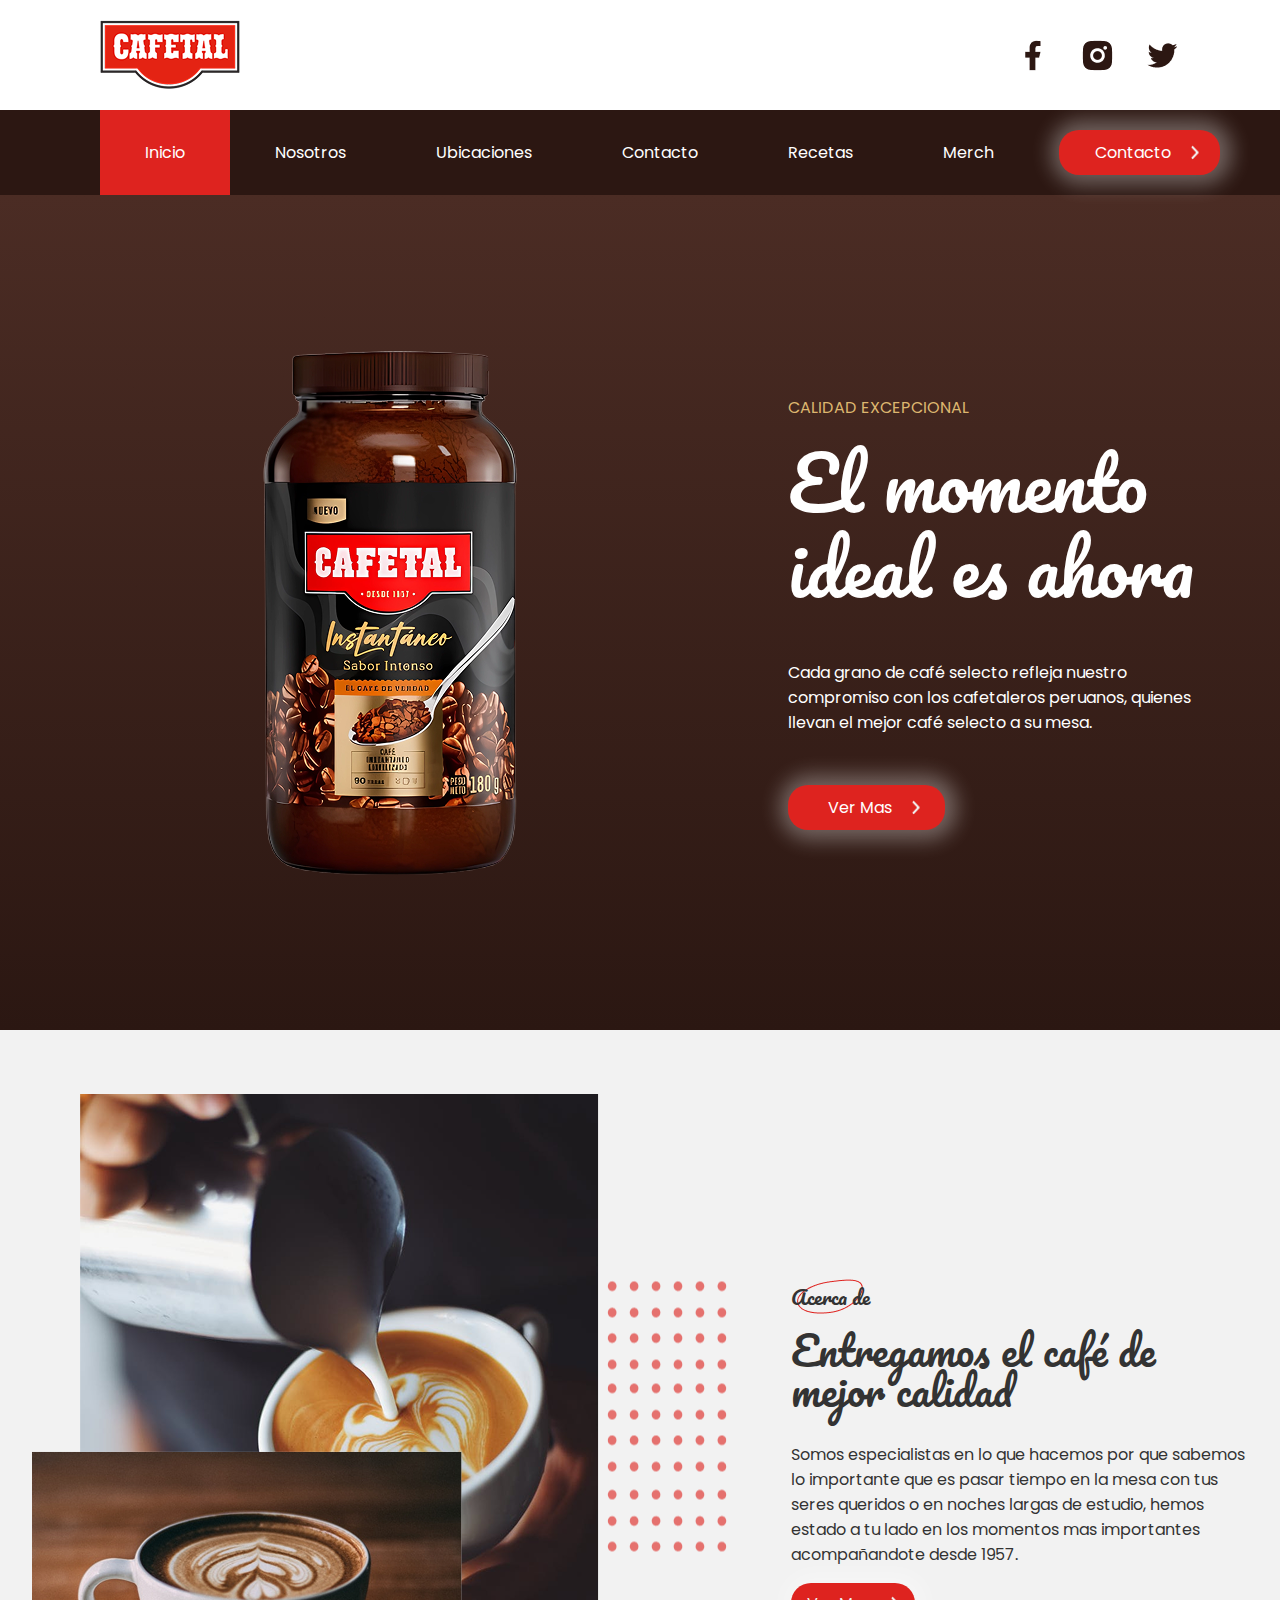
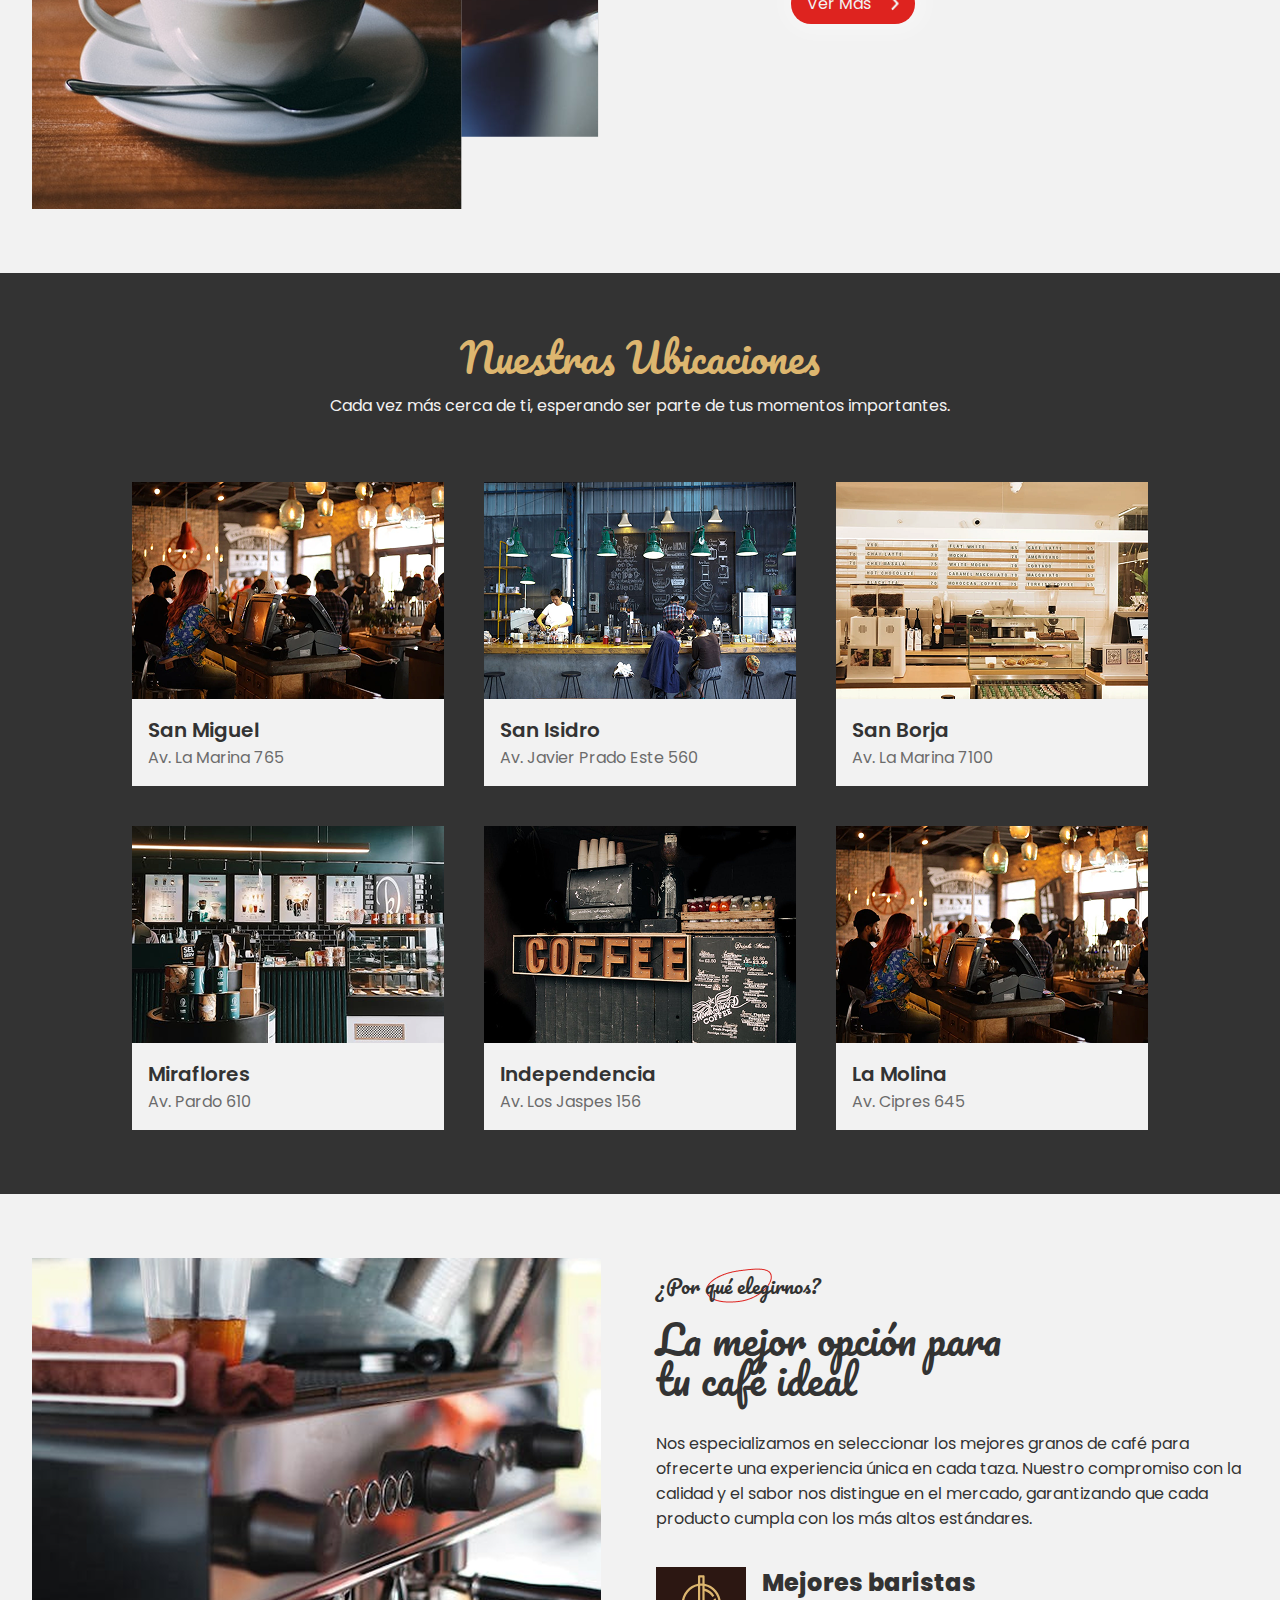
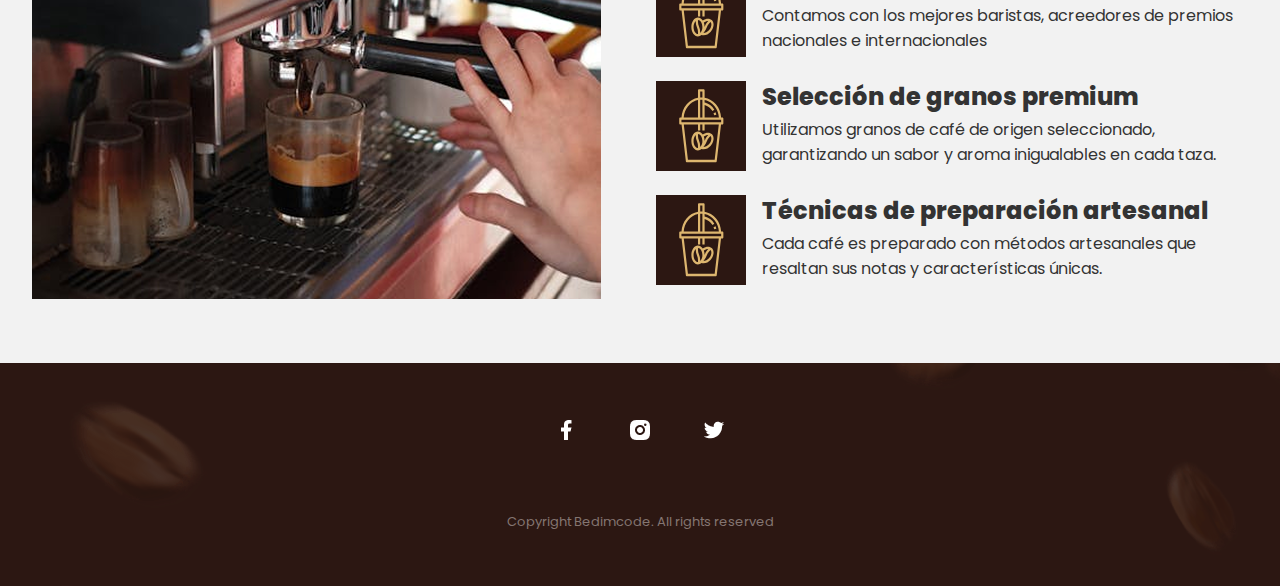
==== paginas/index.html @ ec2a647c "WhyUs Section added" ====
<!DOCTYPE html>
<html lang="es-pe">

<head>
    <meta charset="UTF-8">
    <meta name="viewport" content="width=device-width, initial-scale=1.0">
    <title>Cafetal</title>
    <link rel="stylesheet" href="/css/inicio.css">
    <script src="/js/header.js"></script>

</head>

<body>

    <header>
        <nav>
            <div class="container-1">
                <img src="../img/contacto/logo.png" alt="">
                <div class="redes">
                    <img src="../img/contacto/faceboook.png" alt="">
                    <img src="../img/contacto/ig.png" alt="">
                    <img src="../img/contacto/twitter.png" alt="">
                </div>
            </div>

            <div class="container-2">
                <div>
                    <ul class="menu-horizontal">
                        <li><a class="activo" href="index.html">Inicio</a></li>
                        <li><a class="desactivado" href="nosotros.html">Nosotros</a></li>
                        <li><a class="desactivado" href="locales.html">Ubicaciones</a></li>
                        <li><a class="desactivado" href="contacto.html">Contacto</a></li>
                        <li><a class="desactivado" href="recetas.html">Recetas</a></li>
                        <li><a class="desactivado" href="merch.html">Merch</a></li>
                    </ul>
                </div>
                <div class="menu-hamburguesa">
                    <img src="..//img/contacto/logo.png" alt="">
                    <img src="../img/contacto/menu.png" alt="Menú" class="abrir-menu">
                </div>
                <div>
                    <button class="boton-contacto">
                        Contacto
                        <img class="flecha" src="../img/contacto/Flecha.png" alt="">
                    </button>
                </div>
            </div>
            <div id="overlay"></div>
        </nav>


    </header>

    <div class="container-portada">
        <div class="section1">
            <img src="/img/inicio/hero.png" alt="">
        </div>

        <div class="section2">
            <p class="text_1">CALIDAD EXCEPCIONAL</p>
            <p class="text_2">El momento <br> ideal es ahora</p>
            <p class="text_3">Cada grano de café selecto refleja nuestro compromiso con los cafetaleros peruanos,
                quienes llevan el mejor café selecto a su mesa.</p>
            <button class="boton-ver-mas">
                Ver Mas
                <img class="flecha" src="../img/contacto/Flecha.png" alt="">
            </button>
        </div>
    </div>

    <section id="AboutUs">
        <div class="container">
            <div class="media">
                <img src="/img/inicio/about-us-1.png" alt="Imagen Acerca de-1">
                <img src="/img/inicio/about-us-2.png" alt="Imagen Acerca de-2">
                <img src="/img/inicio/about-us-dots.png" alt="Imagen Acerca de Puntos">
            </div>

            <div class="content">
                <p class="subheading">Acerca de</p>
                <h2>Entregamos el café de <br> mejor calidad</h2>
                <p>Somos especialistas en lo que hacemos por que sabemos lo importante que es pasar tiempo en la mesa con tus seres queridos o en noches largas de estudio, hemos estado a tu lado en los momentos mas importantes acompañandote desde 1957.</p>
                <a href="nosotros.html" class="btn">
                    Ver Mas
                    <img class="flecha" src="../img/contacto/Flecha.png" alt="">
                </a>
            </div>
        </div>
    </section>
    
    <section id="Locations">
        <div class="container">
            <div class="heading">
                <h2>Nuestras Ubicaciones</h2>
                <p>Cada vez más cerca de ti, esperando ser parte de tus momentos importantes.</p>
            </div>

            <div class="card-wrapper">
                <div class="location-card">
                    <img src="/img/inicio/location-1.png" alt="">
                    <div class="card-info">
                        <p class="card-title">San Miguel</p>
                        <p class="card-address">Av. La Marina 765</p>
                    </div>
                </div>
                <div class="location-card">
                    <img src="/img/inicio/location-2.png" alt="">
                    <div class="card-info">
                        <p class="card-title">San Isidro</p>
                        <p class="card-address">Av. Javier Prado Este 560</p>
                    </div>
                </div>
                <div class="location-card">
                    <img src="/img/inicio/location-3.png" alt="">
                    <div class="card-info">
                        <p class="card-title">San Borja</p>
                        <p class="card-address">Av. La Marina 7100</p>
                    </div>
                </div>
                <div class="location-card">
                    <img src="/img/inicio/location-4.png" alt="">
                    <div class="card-info">
                        <p class="card-title">Miraflores</p>
                        <p class="card-address">Av. Pardo 610</p>
                    </div>
                </div>
                <div class="location-card">
                    <img src="/img/inicio/location-5.png" alt="">
                    <div class="card-info">
                        <p class="card-title">Independencia</p>
                        <p class="card-address">Av. Los Jaspes 156</p>
                    </div>
                </div>
                <div class="location-card">
                    <img src="/img/inicio/location-1.png" alt="">
                    <div class="card-info">
                        <p class="card-title">La Molina</p>
                        <p class="card-address">Av. Cipres 645</p>
                    </div>
                </div>
            </div>
        </div>
    </section>

    <section id="WhyUs">
        <div class="container">
            <div class="media">
                <img src="/img/inicio/why-us.png" alt="Imagen Por qué elegirnos">
            </div>

            <div class="content">
                <p class="subheading">¿Por qué elegirnos?</p>
                <h2>La mejor opción para <br> tu café ideal</h2>
                <p>Nos especializamos en seleccionar los mejores granos de café para ofrecerte una experiencia única en cada taza. Nuestro compromiso con la calidad y el sabor nos distingue en el mercado, garantizando que cada producto cumpla con los más altos estándares.</p>
                <ul class="features">
                    <li class="feature">
                        <div class="icon">
                            <svg width="45" height="74" viewBox="0 0 45 74" fill="inherit" xmlns="http://www.w3.org/2000/svg">
                                <path d="M43.2571 28.436H42.0978C41.8442 23.6451 40.0749 19.0878 37.0795 15.5096C34.084 11.9315 30.0396 9.54432 25.608 8.7386V1.35487C25.608 1.04259 25.4917 0.743107 25.2849 0.522294C25.078 0.301481 24.7974 0.177429 24.5049 0.177429H20.0926C19.8 0.177429 19.5195 0.301481 19.3126 0.522294C19.1057 0.743107 18.9895 1.04259 18.9895 1.35487V8.7386C14.5578 9.54432 10.5135 11.9315 7.51802 15.5096C4.52256 19.0878 2.75331 23.6451 2.4997 28.436H1.34038C1.04782 28.436 0.767253 28.5601 0.560387 28.7809C0.353521 29.0017 0.237305 29.3012 0.237305 29.6135V34.3232C0.237305 34.6355 0.353521 34.935 0.560387 35.1558C0.767253 35.3766 1.04782 35.5007 1.34038 35.5007H2.57251L6.86456 72.1473C6.89789 72.4321 7.02748 72.694 7.22897 72.8839C7.43046 73.0738 7.69 73.1787 7.95881 73.1788H36.6387C36.9075 73.1787 37.167 73.0738 37.3685 72.8839C37.57 72.694 37.6996 72.4321 37.7329 72.1473L42.025 35.5007H43.2571C43.5497 35.5007 43.8302 35.3766 44.0371 35.1558C44.244 34.935 44.3602 34.6355 44.3602 34.3232V29.6135C44.3602 29.3012 44.244 29.0017 44.0371 28.7809C43.8302 28.5601 43.5497 28.436 43.2571 28.436ZM39.8916 28.436H25.608V15.9351C28.8479 16.8287 31.6513 18.9975 33.4552 22.006L35.315 20.7367C34.22 18.9139 32.7991 17.3393 31.1334 16.1033C29.4678 14.8672 27.5901 13.9938 25.608 13.5331V11.1182C29.4495 11.9085 32.9365 14.0379 35.5217 17.1722C38.1069 20.3065 39.6439 24.2684 39.8916 28.436ZM23.4018 28.436H21.1957V10.8344C21.5619 10.8097 21.9259 10.7744 22.2987 10.7744C22.6716 10.7744 23.0356 10.8097 23.4018 10.8344V28.436ZM21.1957 2.53231H23.4018V8.47957C23.0345 8.45719 22.6716 8.41952 22.2987 8.41952C21.9259 8.41952 21.563 8.45719 21.1957 8.47957V2.53231ZM18.9895 11.1182V28.436H4.70585C4.95354 24.2684 6.4906 20.3065 9.0758 17.1722C11.661 14.0379 15.148 11.9085 18.9895 11.1182ZM35.6647 70.8239H8.93282L4.7963 35.5007H18.9895V41.3879H21.1957V35.5007H23.4018V41.3879H25.608V35.5007H39.8012L35.6647 70.8239ZM42.154 33.1458H2.44345V30.7909H42.154V33.1458Z"/>
                                <path d="M23.789 45.5172C23.2715 44.6483 22.5647 43.926 21.7289 43.412C20.8932 42.898 19.9533 42.6075 18.9895 42.5653C15.3395 42.5653 12.3711 46.7911 12.3711 51.9848C12.3711 57.1785 15.3395 61.4044 18.9895 61.4044C20.2885 61.3824 21.5374 60.8654 22.5105 59.9467C23.1906 60.2036 23.9071 60.3331 24.6284 60.3294C27.2342 60.2058 29.6926 59.0043 31.4829 56.9795C34.9234 53.3083 35.6228 48.0793 33.0427 45.3229C30.8542 42.988 27.042 43.1328 23.789 45.5172ZM14.5772 51.9848C14.54 50.8654 14.7164 49.7496 15.0957 48.7052C15.4749 47.6607 16.0491 46.7095 16.7834 45.9092V46.9972C16.7858 48.9109 17.203 50.7981 18.0023 52.5112C18.6493 53.8971 18.9872 55.424 18.9895 56.9725V59.0495C16.5981 59.0495 14.5772 55.8139 14.5772 51.9848ZM21.1957 58.0604V56.9725C21.195 55.0592 20.7797 53.172 19.9823 51.4585C19.3333 50.0731 18.9935 48.5461 18.9895 46.9972V44.9202C21.381 44.9202 23.4018 48.1558 23.4018 51.9848C23.439 53.1043 23.2626 54.2201 22.8834 55.2645C22.5041 56.3089 21.9299 57.2602 21.1957 58.0604ZM29.9232 55.3146C29.2095 56.1403 28.3446 56.8009 27.382 57.2554C26.4195 57.7098 25.3798 57.9486 24.3273 57.9568L25.0586 57.1762C26.3261 55.8222 27.2815 54.1724 27.8494 52.3569C28.3091 50.8886 29.0816 49.5541 30.1063 48.4584L31.4829 46.989C33.1728 48.794 32.4591 52.6065 29.9232 55.3146ZM29.2691 46.0223L28.5465 46.7935C27.2801 48.1483 26.3249 49.7978 25.7558 51.6128C25.7139 51.747 25.6543 51.8765 25.6069 52.0096V51.9848C25.6122 50.4908 25.3544 49.0089 24.8468 47.6165C26.1105 46.5684 27.6688 46.0066 29.2691 46.0223Z"/>
                                <path d="M35.1814 26.352L37.328 25.8103C37.1355 24.9436 36.8773 24.095 36.5558 23.2729L34.5195 24.1796C34.7949 24.8834 35.0162 25.6099 35.1814 26.352Z" />
                                </svg>  
                        </div>
                        <div class="content">
                            <h3>Mejores baristas</h3>
                            <p>Contamos con los mejores baristas, acreedores de premios nacionales e internacionales</p>
                        </div>
                    </li>
                    
                    <li class="feature">
                        <div class="icon">
                            <svg width="45" height="74" viewBox="0 0 45 74" fill="inherit" xmlns="http://www.w3.org/2000/svg">
                                <path d="M43.2571 28.436H42.0978C41.8442 23.6451 40.0749 19.0878 37.0795 15.5096C34.084 11.9315 30.0396 9.54432 25.608 8.7386V1.35487C25.608 1.04259 25.4917 0.743107 25.2849 0.522294C25.078 0.301481 24.7974 0.177429 24.5049 0.177429H20.0926C19.8 0.177429 19.5195 0.301481 19.3126 0.522294C19.1057 0.743107 18.9895 1.04259 18.9895 1.35487V8.7386C14.5578 9.54432 10.5135 11.9315 7.51802 15.5096C4.52256 19.0878 2.75331 23.6451 2.4997 28.436H1.34038C1.04782 28.436 0.767253 28.5601 0.560387 28.7809C0.353521 29.0017 0.237305 29.3012 0.237305 29.6135V34.3232C0.237305 34.6355 0.353521 34.935 0.560387 35.1558C0.767253 35.3766 1.04782 35.5007 1.34038 35.5007H2.57251L6.86456 72.1473C6.89789 72.4321 7.02748 72.694 7.22897 72.8839C7.43046 73.0738 7.69 73.1787 7.95881 73.1788H36.6387C36.9075 73.1787 37.167 73.0738 37.3685 72.8839C37.57 72.694 37.6996 72.4321 37.7329 72.1473L42.025 35.5007H43.2571C43.5497 35.5007 43.8302 35.3766 44.0371 35.1558C44.244 34.935 44.3602 34.6355 44.3602 34.3232V29.6135C44.3602 29.3012 44.244 29.0017 44.0371 28.7809C43.8302 28.5601 43.5497 28.436 43.2571 28.436ZM39.8916 28.436H25.608V15.9351C28.8479 16.8287 31.6513 18.9975 33.4552 22.006L35.315 20.7367C34.22 18.9139 32.7991 17.3393 31.1334 16.1033C29.4678 14.8672 27.5901 13.9938 25.608 13.5331V11.1182C29.4495 11.9085 32.9365 14.0379 35.5217 17.1722C38.1069 20.3065 39.6439 24.2684 39.8916 28.436ZM23.4018 28.436H21.1957V10.8344C21.5619 10.8097 21.9259 10.7744 22.2987 10.7744C22.6716 10.7744 23.0356 10.8097 23.4018 10.8344V28.436ZM21.1957 2.53231H23.4018V8.47957C23.0345 8.45719 22.6716 8.41952 22.2987 8.41952C21.9259 8.41952 21.563 8.45719 21.1957 8.47957V2.53231ZM18.9895 11.1182V28.436H4.70585C4.95354 24.2684 6.4906 20.3065 9.0758 17.1722C11.661 14.0379 15.148 11.9085 18.9895 11.1182ZM35.6647 70.8239H8.93282L4.7963 35.5007H18.9895V41.3879H21.1957V35.5007H23.4018V41.3879H25.608V35.5007H39.8012L35.6647 70.8239ZM42.154 33.1458H2.44345V30.7909H42.154V33.1458Z"/>
                                <path d="M23.789 45.5172C23.2715 44.6483 22.5647 43.926 21.7289 43.412C20.8932 42.898 19.9533 42.6075 18.9895 42.5653C15.3395 42.5653 12.3711 46.7911 12.3711 51.9848C12.3711 57.1785 15.3395 61.4044 18.9895 61.4044C20.2885 61.3824 21.5374 60.8654 22.5105 59.9467C23.1906 60.2036 23.9071 60.3331 24.6284 60.3294C27.2342 60.2058 29.6926 59.0043 31.4829 56.9795C34.9234 53.3083 35.6228 48.0793 33.0427 45.3229C30.8542 42.988 27.042 43.1328 23.789 45.5172ZM14.5772 51.9848C14.54 50.8654 14.7164 49.7496 15.0957 48.7052C15.4749 47.6607 16.0491 46.7095 16.7834 45.9092V46.9972C16.7858 48.9109 17.203 50.7981 18.0023 52.5112C18.6493 53.8971 18.9872 55.424 18.9895 56.9725V59.0495C16.5981 59.0495 14.5772 55.8139 14.5772 51.9848ZM21.1957 58.0604V56.9725C21.195 55.0592 20.7797 53.172 19.9823 51.4585C19.3333 50.0731 18.9935 48.5461 18.9895 46.9972V44.9202C21.381 44.9202 23.4018 48.1558 23.4018 51.9848C23.439 53.1043 23.2626 54.2201 22.8834 55.2645C22.5041 56.3089 21.9299 57.2602 21.1957 58.0604ZM29.9232 55.3146C29.2095 56.1403 28.3446 56.8009 27.382 57.2554C26.4195 57.7098 25.3798 57.9486 24.3273 57.9568L25.0586 57.1762C26.3261 55.8222 27.2815 54.1724 27.8494 52.3569C28.3091 50.8886 29.0816 49.5541 30.1063 48.4584L31.4829 46.989C33.1728 48.794 32.4591 52.6065 29.9232 55.3146ZM29.2691 46.0223L28.5465 46.7935C27.2801 48.1483 26.3249 49.7978 25.7558 51.6128C25.7139 51.747 25.6543 51.8765 25.6069 52.0096V51.9848C25.6122 50.4908 25.3544 49.0089 24.8468 47.6165C26.1105 46.5684 27.6688 46.0066 29.2691 46.0223Z"/>
                                <path d="M35.1814 26.352L37.328 25.8103C37.1355 24.9436 36.8773 24.095 36.5558 23.2729L34.5195 24.1796C34.7949 24.8834 35.0162 25.6099 35.1814 26.352Z" />
                                </svg>  
                        </div>
                        <div class="content">
                            <h3>Selección de granos premium</h3>
                            <p>Utilizamos granos de café de origen seleccionado, garantizando un sabor y aroma inigualables en cada taza.</p>
                        </div>
                    </li>
                    
                    <li class="feature">
                        <div class="icon">
                            <svg width="45" height="74" viewBox="0 0 45 74" fill="inherit" xmlns="http://www.w3.org/2000/svg">
                                <path d="M43.2571 28.436H42.0978C41.8442 23.6451 40.0749 19.0878 37.0795 15.5096C34.084 11.9315 30.0396 9.54432 25.608 8.7386V1.35487C25.608 1.04259 25.4917 0.743107 25.2849 0.522294C25.078 0.301481 24.7974 0.177429 24.5049 0.177429H20.0926C19.8 0.177429 19.5195 0.301481 19.3126 0.522294C19.1057 0.743107 18.9895 1.04259 18.9895 1.35487V8.7386C14.5578 9.54432 10.5135 11.9315 7.51802 15.5096C4.52256 19.0878 2.75331 23.6451 2.4997 28.436H1.34038C1.04782 28.436 0.767253 28.5601 0.560387 28.7809C0.353521 29.0017 0.237305 29.3012 0.237305 29.6135V34.3232C0.237305 34.6355 0.353521 34.935 0.560387 35.1558C0.767253 35.3766 1.04782 35.5007 1.34038 35.5007H2.57251L6.86456 72.1473C6.89789 72.4321 7.02748 72.694 7.22897 72.8839C7.43046 73.0738 7.69 73.1787 7.95881 73.1788H36.6387C36.9075 73.1787 37.167 73.0738 37.3685 72.8839C37.57 72.694 37.6996 72.4321 37.7329 72.1473L42.025 35.5007H43.2571C43.5497 35.5007 43.8302 35.3766 44.0371 35.1558C44.244 34.935 44.3602 34.6355 44.3602 34.3232V29.6135C44.3602 29.3012 44.244 29.0017 44.0371 28.7809C43.8302 28.5601 43.5497 28.436 43.2571 28.436ZM39.8916 28.436H25.608V15.9351C28.8479 16.8287 31.6513 18.9975 33.4552 22.006L35.315 20.7367C34.22 18.9139 32.7991 17.3393 31.1334 16.1033C29.4678 14.8672 27.5901 13.9938 25.608 13.5331V11.1182C29.4495 11.9085 32.9365 14.0379 35.5217 17.1722C38.1069 20.3065 39.6439 24.2684 39.8916 28.436ZM23.4018 28.436H21.1957V10.8344C21.5619 10.8097 21.9259 10.7744 22.2987 10.7744C22.6716 10.7744 23.0356 10.8097 23.4018 10.8344V28.436ZM21.1957 2.53231H23.4018V8.47957C23.0345 8.45719 22.6716 8.41952 22.2987 8.41952C21.9259 8.41952 21.563 8.45719 21.1957 8.47957V2.53231ZM18.9895 11.1182V28.436H4.70585C4.95354 24.2684 6.4906 20.3065 9.0758 17.1722C11.661 14.0379 15.148 11.9085 18.9895 11.1182ZM35.6647 70.8239H8.93282L4.7963 35.5007H18.9895V41.3879H21.1957V35.5007H23.4018V41.3879H25.608V35.5007H39.8012L35.6647 70.8239ZM42.154 33.1458H2.44345V30.7909H42.154V33.1458Z"/>
                                <path d="M23.789 45.5172C23.2715 44.6483 22.5647 43.926 21.7289 43.412C20.8932 42.898 19.9533 42.6075 18.9895 42.5653C15.3395 42.5653 12.3711 46.7911 12.3711 51.9848C12.3711 57.1785 15.3395 61.4044 18.9895 61.4044C20.2885 61.3824 21.5374 60.8654 22.5105 59.9467C23.1906 60.2036 23.9071 60.3331 24.6284 60.3294C27.2342 60.2058 29.6926 59.0043 31.4829 56.9795C34.9234 53.3083 35.6228 48.0793 33.0427 45.3229C30.8542 42.988 27.042 43.1328 23.789 45.5172ZM14.5772 51.9848C14.54 50.8654 14.7164 49.7496 15.0957 48.7052C15.4749 47.6607 16.0491 46.7095 16.7834 45.9092V46.9972C16.7858 48.9109 17.203 50.7981 18.0023 52.5112C18.6493 53.8971 18.9872 55.424 18.9895 56.9725V59.0495C16.5981 59.0495 14.5772 55.8139 14.5772 51.9848ZM21.1957 58.0604V56.9725C21.195 55.0592 20.7797 53.172 19.9823 51.4585C19.3333 50.0731 18.9935 48.5461 18.9895 46.9972V44.9202C21.381 44.9202 23.4018 48.1558 23.4018 51.9848C23.439 53.1043 23.2626 54.2201 22.8834 55.2645C22.5041 56.3089 21.9299 57.2602 21.1957 58.0604ZM29.9232 55.3146C29.2095 56.1403 28.3446 56.8009 27.382 57.2554C26.4195 57.7098 25.3798 57.9486 24.3273 57.9568L25.0586 57.1762C26.3261 55.8222 27.2815 54.1724 27.8494 52.3569C28.3091 50.8886 29.0816 49.5541 30.1063 48.4584L31.4829 46.989C33.1728 48.794 32.4591 52.6065 29.9232 55.3146ZM29.2691 46.0223L28.5465 46.7935C27.2801 48.1483 26.3249 49.7978 25.7558 51.6128C25.7139 51.747 25.6543 51.8765 25.6069 52.0096V51.9848C25.6122 50.4908 25.3544 49.0089 24.8468 47.6165C26.1105 46.5684 27.6688 46.0066 29.2691 46.0223Z"/>
                                <path d="M35.1814 26.352L37.328 25.8103C37.1355 24.9436 36.8773 24.095 36.5558 23.2729L34.5195 24.1796C34.7949 24.8834 35.0162 25.6099 35.1814 26.352Z" />
                                </svg>  
                        </div>
                        <div class="content">
                            <h3>Técnicas de preparación artesanal</h3>
                            <p>Cada café es preparado con métodos artesanales que resaltan sus notas y características únicas.</p>
                        </div>
                    </li>
                    
                </ul>
            </div>
        </div>
    </section>

    <footer>
        <div class="redes-inversos">
            <div>
                <a href=""><img src="../img/contacto/ri_facebook-fill.png" alt=""></a>
            </div>

            <div>
                <a href=""><img src="../img/contacto/ri_instagram-fill.png" alt=""></a>
            </div>

            <div>
                <a href=""><img src="../img/contacto/ri_twitter-fill.png" alt=""></a>
            </div>

        </div>
        <p>Copyright Bedimcode. All rights reserved</p>
    </footer>

</body>

</html>
---- css/inicio.css ----
@import url('https://fonts.googleapis.com/css2?family=Pacifico&family=Poppins:ital,wght@0,100;0,200;0,300;0,400;0,500;0,600;0,700;0,800;0,900;1,100;1,200;1,300;1,400;1,500;1,600;1,700;1,800;1,900&display=swap');

:root {
    --primary: #DE231F;
    --secondary: #2C1712;
    --tertiary: #DDB66F;

    --dark: #333;
    --light: #f2f2f2;
}


* {
    margin: 0;
    padding: 0;
    box-sizing: border-box;
}

/* Header */
header {
    width: 100%;
    background-color: white;
}

.container-1 {
    padding: 100px 100px;
    justify-content: space-between;
    align-items: center;
    display: flex;
    padding-top: 20px;
    padding-bottom: 20px;
}

.container-1 img {
    cursor: pointer;
}

.container-1 .redes {
    display: flex;
    gap: 30px;
}

.container-2 {
    padding: 20px 100px 20px 100px;
    gap: 20px;
    display: flex;
    justify-content: space-between;
    align-items: center;
    background-color: var(--secondary);
}

.container-2 a {
    font-family: poppins;
    font-size: 16px;
    color: white;
    text-decoration: none;
}

.container-2 ul {
    list-style: none;
    display: flex;
}

.container-2 .activo {
    color: white !important;
    background-color: var(--primary);
    padding: 30.8px 45px 30.8px 45px;
}


.container-2 .desactivado {
    padding: 38.8px 45px 38.8px 45px;
}

.container-2 a:hover {
    color: var(--primary);
}


.container-2 .boton-contacto {
    align-items: center;
    justify-content: center;
    gap: 20px;
    display: flex;
    background-color: var(--primary);
    font-family: poppins;
    color: white;
    font-size: 16px;
    border: none;
    border-radius: 20px;
    padding: 10px 25px 10px 40px;
    box-shadow: 2px 0px 20px 10px rgba(255, 255, 255, 0.315);
    cursor: pointer;
}


.menu-hamburguesa {
    display: none;
}

body {
    color: var(--dark);
    font-family: 'Poppins', sans-serif;
    background-color: var(--light);
}

h1,
h2,
h3 {
    font-family: 'Pacifico';
    margin-bottom: 1rem;
    font-weight: normal;
    line-height: 1;
}

h2 {
    font-size: 2.5rem;
}

img {
    display: block;
    max-width: 100%;
}

ul {
    list-style: none;
}

section {
    padding: 4rem 2rem;
}

.btn {
    background-color: var(--primary);
    text-decoration: none;
    color: var(--light);
    border: none;
    border-radius: 20px;
    padding: .5rem 1rem;
    box-shadow: 2px 0px 20px 10px rgba(255, 255, 255, 0.315);
    cursor: pointer;
    width: fit-content;

    display: flex;
    justify-content: center;
    align-items: center;
    gap: 20px;
}

.container {
    width: 100%;
    max-width: 1236px;
    margin: auto;

    display: flex;
    flex-direction: column;
    align-items: center;
    justify-content: space-between;
    gap: 4rem;
}


/* Hero */
.container-portada {
    align-items: center;
    justify-content: center;
    padding-top: 100px;
    padding-bottom: 100px;
    gap: 80px;
    display: flex;
    background: linear-gradient(to bottom, #4B2C24, #2B1712);
    margin: 0;
}


.container-portada .text_1 {
    padding-bottom: 20px;
    font-family: poppins;
    font-size: 16px;
    color: var(--tertiary);
}

.container-portada .text_2 {
    line-height: 85px;
    font-family: pacifico;
    font-size: 72px;
    color: #FFFFFF;
    padding-bottom: 50px;
}

.container-portada .text_3 {
    font-family: poppins;
    font-size: 16px;
    width: 420px;
    color: #FFFFFF;
}

.container-portada button {
    align-items: center;
    justify-content: center;
    gap: 20px;
    display: flex;
    background-color: #DE231F;
    font-family: poppins;
    color: white;
    font-size: 16px;
    border: none;
    border-radius: 20px;
    padding: 10px 25px 10px 40px;
    box-shadow: 2px 0px 20px 10px rgba(255, 255, 255, 0.315);
    cursor: pointer;
    margin-top: 50px;
}

.flecha {
    height: 15px;
}


@media screen and (max-width: 1100px) {
    .container-2 .boton-contacto {
        display: none;
    }

    .container-1 {
        display: none;
    }

    .section1,
    .text_1,
    .text_3,
    .buton-ver-mas {
        display: none;
    }


    .section2 .text_2 {
        text-align: center;
        font-size: 48px;
        width: 100%;
    }

    .section2 button {
        display: none;
    }

    .menu-horizontal {
        transition: transform 0.3s ease-in-out;
        position: fixed;
        top: 0;
        left: 0;
        height: 100vh;
        width: 300px;
        text-align: center;
        background-color: white;
        flex-direction: column;
        transform: translateX(-100%);
        z-index: 1000;
    }

    /* Overlay para oscurecer el fondo al abrir el menú */
    #overlay {
        position: fixed;
        top: 0;
        left: 0;
        width: 100vw;
        height: 100vh;
        display: none;
        background-color: rgba(0, 0, 0, 0.5);
        opacity: 0;
        transition: opacity 0.3s ease-in-out;
        z-index: 900;
    }

    .container-2 {
        background-color: #4B2C24;
        padding: 10px 20px;
        /* Reduce padding para mejor ajuste */
    }

    .menu-hamburguesa {
        display: flex;
        align-items: center;
        justify-content: space-between;
        padding: 10px 20px;
        width: 100%;
    }

    .menu-hamburguesa button {
        background-color: var(--primary);
        color: white;
        border: none;
        padding: 10px 20px;
        cursor: pointer;
    }

    .container-2 .desactivado,
    .container-2 .activo {
        font-family: Poppins, sans-serif;
        font-size: 20px;
        /* Reduce tamaño para evitar que se junte */
        font-weight: 600;
        display: block;
        padding: 15px;
        text-align: center;
    }

    .container-2 .desactivado {
        color: #000000;
    }

    .container-2 .activo {
        color: white !important;
        background-color: var(--primary);
    }

    .abrir-menu {
        width: 40px;
        height: 40px;
        cursor: pointer;
    }
}

/* Ajuste para tamaños menores a 445px */
@media screen and (max-width: 445px) {
    .container-2 {
        flex-direction: column;
        align-items: center;
        padding: 5px;
    }

    .menu-hamburguesa {
        flex-direction: row;
        justify-content: space-between;
        width: 100%;
    }

    .menu-horizontal {
        width: 250px;
        /* Reduce ancho del menú */
    }

    .container-2 .desactivado,
    .container-2 .activo {
        font-size: 18px;
        /* Reduce fuente */
        padding: 10px;
    }
}


/* Footer */
footer {
    width: 100%;
    height: 223px;
    background-image: url('/img/contacto/Footer.png');
    background-size: cover;
    background-position: center;
    background-repeat: no-repeat;

    display: flex;
    flex-direction: column;
    justify-content: center;
    align-items: center;
    text-align: center;
}


footer .redes-inversos {
    justify-content: center;
    gap: 50px;
    display: flex;
}

footer p {
    margin-top: 70px;
    font-family: poppins;
    font-size: 13px;
    font-weight: 400;
    color: #847571;
}



/* Pagina inicio */
.subheading {
    width: fit-content;
    background: url(/img/inicio/subheading-bg.png) no-repeat;
    background-position: 50% 50%;
    background-size: contain;
    font-family: 'Pacifico';
    font-size: 20px;
}

/* About Us Section */
#AboutUs .container {
    display: grid;
    grid-template-columns: 4fr 3fr;
    gap: 0;

    & .media {
        position: relative;
        padding: 0 0 4.5rem 3rem;

        & img:nth-child(2),
        & img:nth-child(3) {
            position: absolute;
        }

        & img:nth-child(2) {
            left: 0;
            bottom: 0;
            z-index: 2;

        }

        & img:nth-child(3) {
            top: calc(50% - 2.25rem);
            transform: translateY(-50%);
            right: 0;
            z-index: -1;
        }
    }

    & .content {
        padding-left: 4rem;
        display: flex;
        flex-direction: column;
        gap: 1rem;
    }
}

/* Locations Section */
#Locations {
    background: var(--dark);
    color: var(--light);

    .heading {
        text-align: center;

        h2 {
            color: var(--tertiary);
        }
    }

    .card-wrapper {
        display: grid;
        grid-template-columns: repeat(3, minmax(0, 1fr));
        gap: 2.5rem;

        .location-card {
            background: var(--light);
            color: var(--dark);

            .card-info {
                padding: 1rem;

                .card-title {
                    font-weight: 600;
                    font-size: 20px;
                }

                .card-address {
                    opacity: .7;
                }
            }
        }
    }
}

/* WhyUs Section */
#WhyUs {
    .container {
        display: grid;
        grid-template-columns: repeat(2, minmax(0, 1fr));
        align-items: center;
        gap: 2rem;

        &>.content {
            display: flex;
            flex-direction: column;
            gap: 1rem;
        }
    }

    .features {
        margin-top: 1rem;
        display: flex;
        flex-direction: column;
        gap: 1rem;

        .feature {
            display: flex;
            justify-content: center;
            align-items: center;
            gap: 1rem;

            .icon {
                background: var(--secondary);
                min-width: 90px;
                height: 90px;
                fill: var(--tertiary);
                display: flex;
                justify-content: center;
                align-items: center;
            }

            &>.content {
                padding: .5rem 0;

                h3 {
                    font-family: 'Poppins';
                    font-weight: 800;
                    font-size: 1.5rem;
                    margin-bottom: .5rem;
                }
            }
        }

    }
}
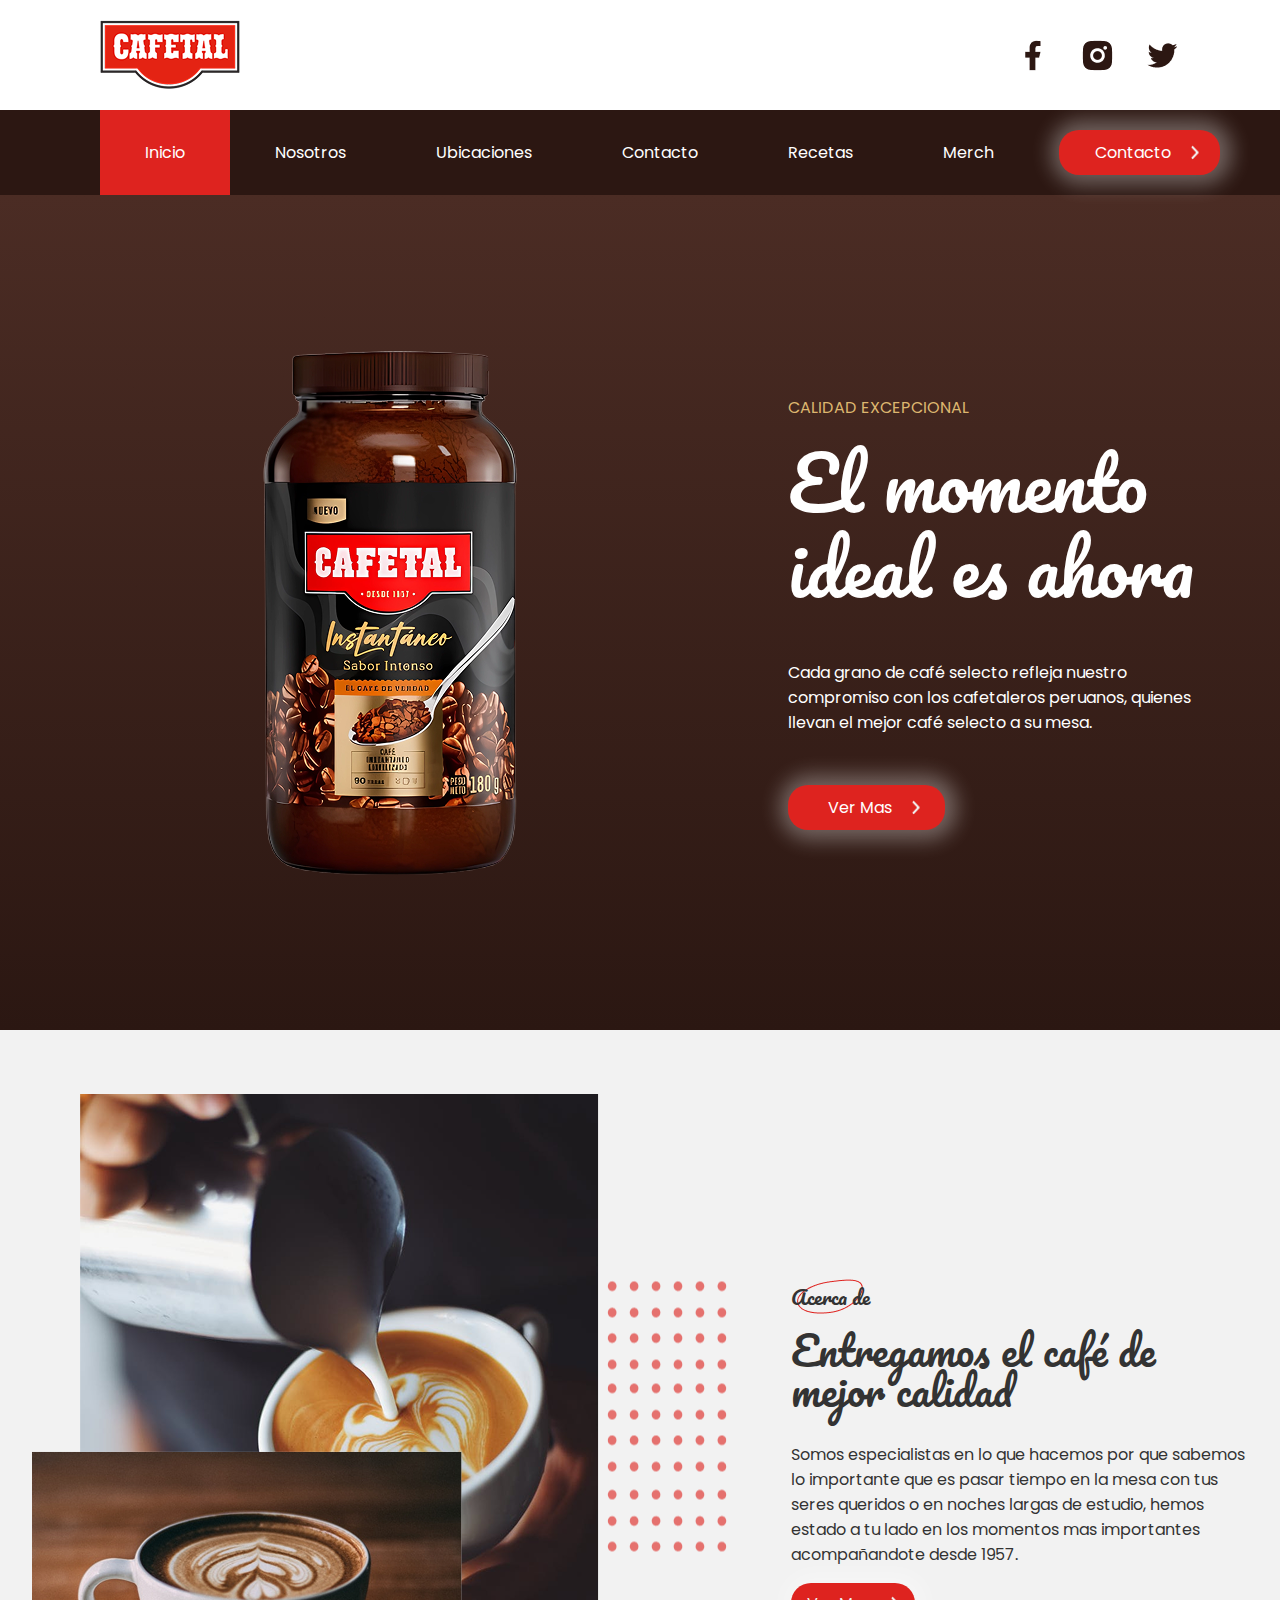
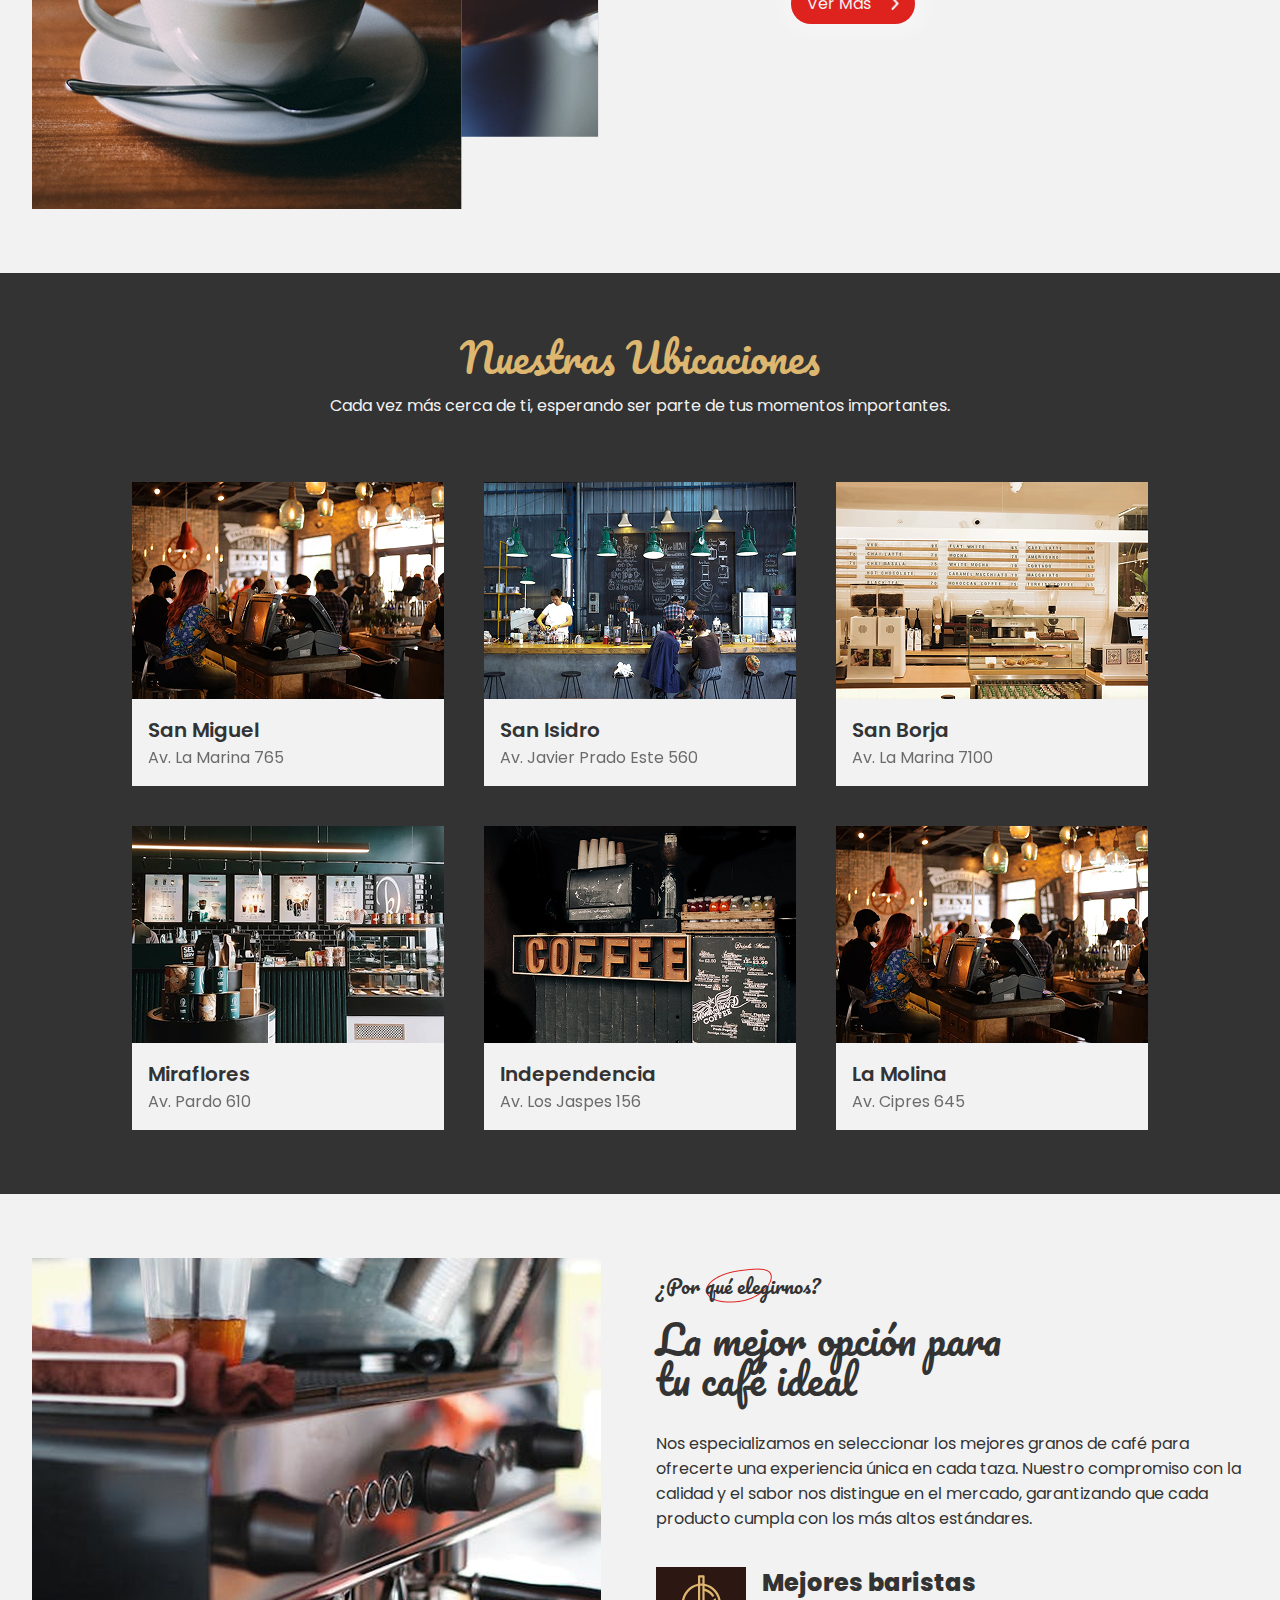
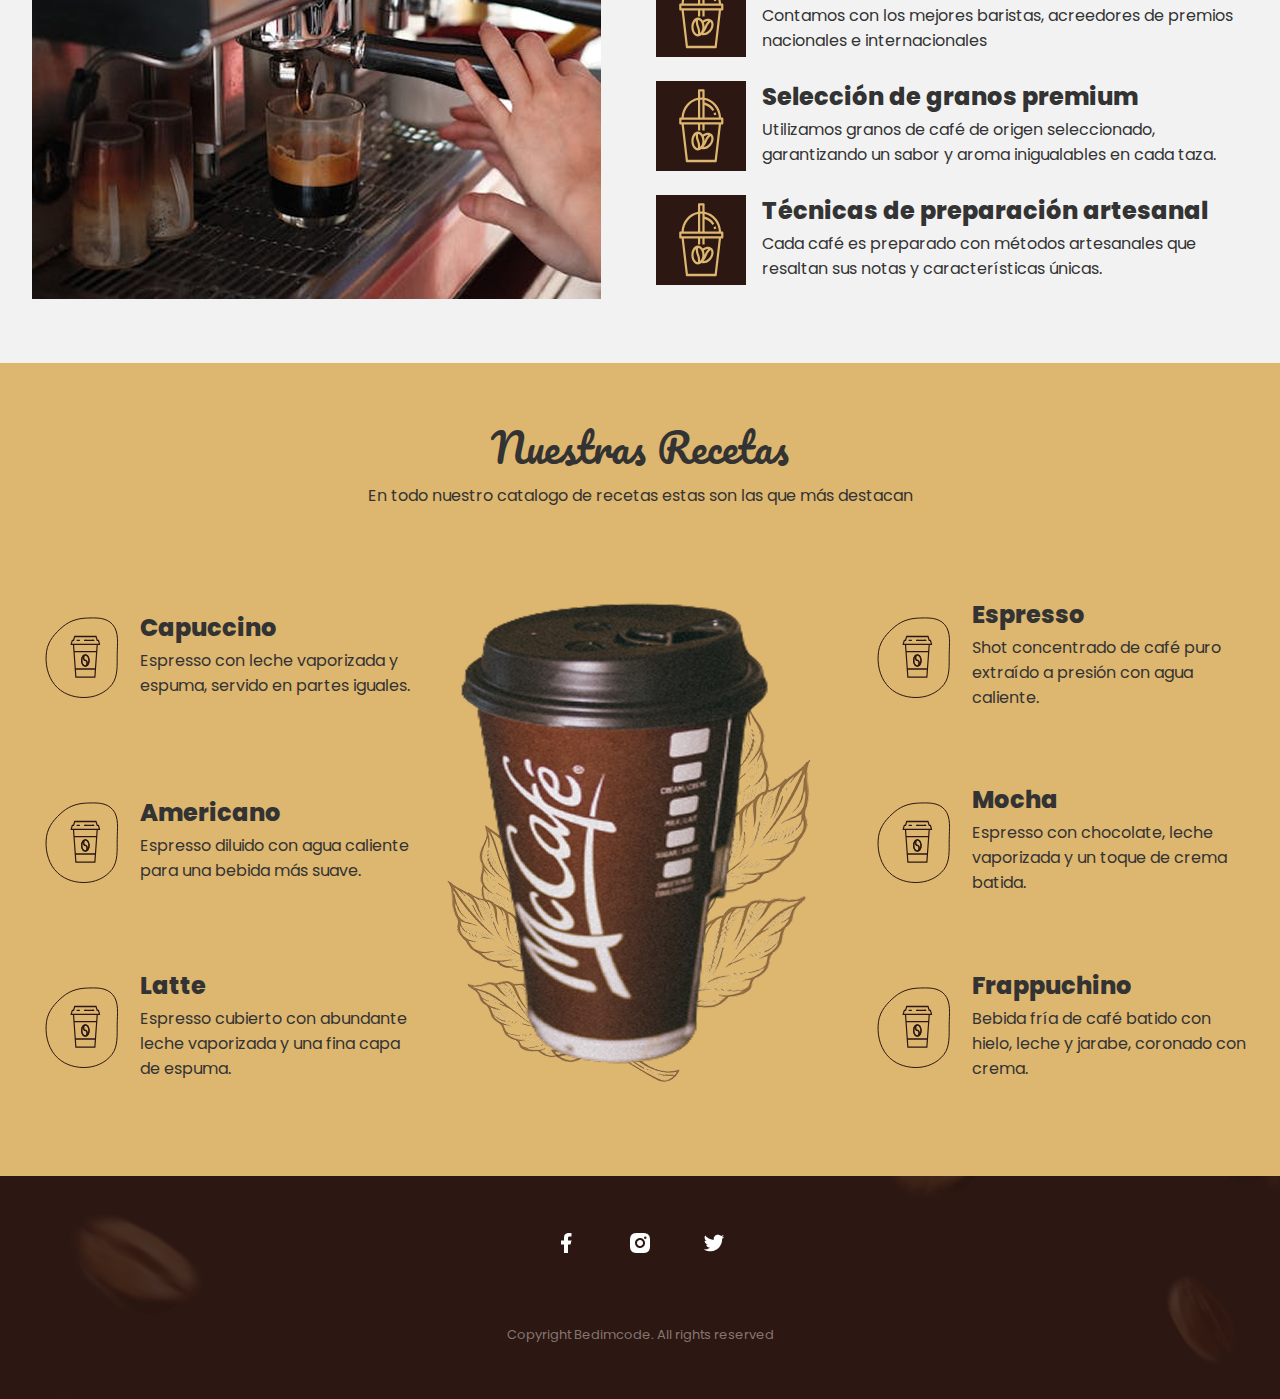
==== commit 22c188c0: "Recipes Section added" ====
--- a/paginas/index.html
+++ b/paginas/index.html
@@ -79,7 +79,9 @@
             <div class="content">
                 <p class="subheading">Acerca de</p>
                 <h2>Entregamos el café de <br> mejor calidad</h2>
-                <p>Somos especialistas en lo que hacemos por que sabemos lo importante que es pasar tiempo en la mesa con tus seres queridos o en noches largas de estudio, hemos estado a tu lado en los momentos mas importantes acompañandote desde 1957.</p>
+                <p>Somos especialistas en lo que hacemos por que sabemos lo importante que es pasar tiempo en la mesa
+                    con tus seres queridos o en noches largas de estudio, hemos estado a tu lado en los momentos mas
+                    importantes acompañandote desde 1957.</p>
                 <a href="nosotros.html" class="btn">
                     Ver Mas
                     <img class="flecha" src="../img/contacto/Flecha.png" alt="">
@@ -87,7 +89,7 @@
             </div>
         </div>
     </section>
-    
+
     <section id="Locations">
         <div class="container">
             <div class="heading">
@@ -151,51 +153,128 @@
             <div class="content">
                 <p class="subheading">¿Por qué elegirnos?</p>
                 <h2>La mejor opción para <br> tu café ideal</h2>
-                <p>Nos especializamos en seleccionar los mejores granos de café para ofrecerte una experiencia única en cada taza. Nuestro compromiso con la calidad y el sabor nos distingue en el mercado, garantizando que cada producto cumpla con los más altos estándares.</p>
+                <p>Nos especializamos en seleccionar los mejores granos de café para ofrecerte una experiencia única en
+                    cada taza. Nuestro compromiso con la calidad y el sabor nos distingue en el mercado, garantizando
+                    que cada producto cumpla con los más altos estándares.</p>
                 <ul class="features">
                     <li class="feature">
                         <div class="icon">
-                            <svg width="45" height="74" viewBox="0 0 45 74" fill="inherit" xmlns="http://www.w3.org/2000/svg">
-                                <path d="M43.2571 28.436H42.0978C41.8442 23.6451 40.0749 19.0878 37.0795 15.5096C34.084 11.9315 30.0396 9.54432 25.608 8.7386V1.35487C25.608 1.04259 25.4917 0.743107 25.2849 0.522294C25.078 0.301481 24.7974 0.177429 24.5049 0.177429H20.0926C19.8 0.177429 19.5195 0.301481 19.3126 0.522294C19.1057 0.743107 18.9895 1.04259 18.9895 1.35487V8.7386C14.5578 9.54432 10.5135 11.9315 7.51802 15.5096C4.52256 19.0878 2.75331 23.6451 2.4997 28.436H1.34038C1.04782 28.436 0.767253 28.5601 0.560387 28.7809C0.353521 29.0017 0.237305 29.3012 0.237305 29.6135V34.3232C0.237305 34.6355 0.353521 34.935 0.560387 35.1558C0.767253 35.3766 1.04782 35.5007 1.34038 35.5007H2.57251L6.86456 72.1473C6.89789 72.4321 7.02748 72.694 7.22897 72.8839C7.43046 73.0738 7.69 73.1787 7.95881 73.1788H36.6387C36.9075 73.1787 37.167 73.0738 37.3685 72.8839C37.57 72.694 37.6996 72.4321 37.7329 72.1473L42.025 35.5007H43.2571C43.5497 35.5007 43.8302 35.3766 44.0371 35.1558C44.244 34.935 44.3602 34.6355 44.3602 34.3232V29.6135C44.3602 29.3012 44.244 29.0017 44.0371 28.7809C43.8302 28.5601 43.5497 28.436 43.2571 28.436ZM39.8916 28.436H25.608V15.9351C28.8479 16.8287 31.6513 18.9975 33.4552 22.006L35.315 20.7367C34.22 18.9139 32.7991 17.3393 31.1334 16.1033C29.4678 14.8672 27.5901 13.9938 25.608 13.5331V11.1182C29.4495 11.9085 32.9365 14.0379 35.5217 17.1722C38.1069 20.3065 39.6439 24.2684 39.8916 28.436ZM23.4018 28.436H21.1957V10.8344C21.5619 10.8097 21.9259 10.7744 22.2987 10.7744C22.6716 10.7744 23.0356 10.8097 23.4018 10.8344V28.436ZM21.1957 2.53231H23.4018V8.47957C23.0345 8.45719 22.6716 8.41952 22.2987 8.41952C21.9259 8.41952 21.563 8.45719 21.1957 8.47957V2.53231ZM18.9895 11.1182V28.436H4.70585C4.95354 24.2684 6.4906 20.3065 9.0758 17.1722C11.661 14.0379 15.148 11.9085 18.9895 11.1182ZM35.6647 70.8239H8.93282L4.7963 35.5007H18.9895V41.3879H21.1957V35.5007H23.4018V41.3879H25.608V35.5007H39.8012L35.6647 70.8239ZM42.154 33.1458H2.44345V30.7909H42.154V33.1458Z"/>
-                                <path d="M23.789 45.5172C23.2715 44.6483 22.5647 43.926 21.7289 43.412C20.8932 42.898 19.9533 42.6075 18.9895 42.5653C15.3395 42.5653 12.3711 46.7911 12.3711 51.9848C12.3711 57.1785 15.3395 61.4044 18.9895 61.4044C20.2885 61.3824 21.5374 60.8654 22.5105 59.9467C23.1906 60.2036 23.9071 60.3331 24.6284 60.3294C27.2342 60.2058 29.6926 59.0043 31.4829 56.9795C34.9234 53.3083 35.6228 48.0793 33.0427 45.3229C30.8542 42.988 27.042 43.1328 23.789 45.5172ZM14.5772 51.9848C14.54 50.8654 14.7164 49.7496 15.0957 48.7052C15.4749 47.6607 16.0491 46.7095 16.7834 45.9092V46.9972C16.7858 48.9109 17.203 50.7981 18.0023 52.5112C18.6493 53.8971 18.9872 55.424 18.9895 56.9725V59.0495C16.5981 59.0495 14.5772 55.8139 14.5772 51.9848ZM21.1957 58.0604V56.9725C21.195 55.0592 20.7797 53.172 19.9823 51.4585C19.3333 50.0731 18.9935 48.5461 18.9895 46.9972V44.9202C21.381 44.9202 23.4018 48.1558 23.4018 51.9848C23.439 53.1043 23.2626 54.2201 22.8834 55.2645C22.5041 56.3089 21.9299 57.2602 21.1957 58.0604ZM29.9232 55.3146C29.2095 56.1403 28.3446 56.8009 27.382 57.2554C26.4195 57.7098 25.3798 57.9486 24.3273 57.9568L25.0586 57.1762C26.3261 55.8222 27.2815 54.1724 27.8494 52.3569C28.3091 50.8886 29.0816 49.5541 30.1063 48.4584L31.4829 46.989C33.1728 48.794 32.4591 52.6065 29.9232 55.3146ZM29.2691 46.0223L28.5465 46.7935C27.2801 48.1483 26.3249 49.7978 25.7558 51.6128C25.7139 51.747 25.6543 51.8765 25.6069 52.0096V51.9848C25.6122 50.4908 25.3544 49.0089 24.8468 47.6165C26.1105 46.5684 27.6688 46.0066 29.2691 46.0223Z"/>
-                                <path d="M35.1814 26.352L37.328 25.8103C37.1355 24.9436 36.8773 24.095 36.5558 23.2729L34.5195 24.1796C34.7949 24.8834 35.0162 25.6099 35.1814 26.352Z" />
-                                </svg>  
+                            <svg width="45" height="74" viewBox="0 0 45 74" fill="inherit"
+                                xmlns="http://www.w3.org/2000/svg">
+                                <path
+                                    d="M43.2571 28.436H42.0978C41.8442 23.6451 40.0749 19.0878 37.0795 15.5096C34.084 11.9315 30.0396 9.54432 25.608 8.7386V1.35487C25.608 1.04259 25.4917 0.743107 25.2849 0.522294C25.078 0.301481 24.7974 0.177429 24.5049 0.177429H20.0926C19.8 0.177429 19.5195 0.301481 19.3126 0.522294C19.1057 0.743107 18.9895 1.04259 18.9895 1.35487V8.7386C14.5578 9.54432 10.5135 11.9315 7.51802 15.5096C4.52256 19.0878 2.75331 23.6451 2.4997 28.436H1.34038C1.04782 28.436 0.767253 28.5601 0.560387 28.7809C0.353521 29.0017 0.237305 29.3012 0.237305 29.6135V34.3232C0.237305 34.6355 0.353521 34.935 0.560387 35.1558C0.767253 35.3766 1.04782 35.5007 1.34038 35.5007H2.57251L6.86456 72.1473C6.89789 72.4321 7.02748 72.694 7.22897 72.8839C7.43046 73.0738 7.69 73.1787 7.95881 73.1788H36.6387C36.9075 73.1787 37.167 73.0738 37.3685 72.8839C37.57 72.694 37.6996 72.4321 37.7329 72.1473L42.025 35.5007H43.2571C43.5497 35.5007 43.8302 35.3766 44.0371 35.1558C44.244 34.935 44.3602 34.6355 44.3602 34.3232V29.6135C44.3602 29.3012 44.244 29.0017 44.0371 28.7809C43.8302 28.5601 43.5497 28.436 43.2571 28.436ZM39.8916 28.436H25.608V15.9351C28.8479 16.8287 31.6513 18.9975 33.4552 22.006L35.315 20.7367C34.22 18.9139 32.7991 17.3393 31.1334 16.1033C29.4678 14.8672 27.5901 13.9938 25.608 13.5331V11.1182C29.4495 11.9085 32.9365 14.0379 35.5217 17.1722C38.1069 20.3065 39.6439 24.2684 39.8916 28.436ZM23.4018 28.436H21.1957V10.8344C21.5619 10.8097 21.9259 10.7744 22.2987 10.7744C22.6716 10.7744 23.0356 10.8097 23.4018 10.8344V28.436ZM21.1957 2.53231H23.4018V8.47957C23.0345 8.45719 22.6716 8.41952 22.2987 8.41952C21.9259 8.41952 21.563 8.45719 21.1957 8.47957V2.53231ZM18.9895 11.1182V28.436H4.70585C4.95354 24.2684 6.4906 20.3065 9.0758 17.1722C11.661 14.0379 15.148 11.9085 18.9895 11.1182ZM35.6647 70.8239H8.93282L4.7963 35.5007H18.9895V41.3879H21.1957V35.5007H23.4018V41.3879H25.608V35.5007H39.8012L35.6647 70.8239ZM42.154 33.1458H2.44345V30.7909H42.154V33.1458Z" />
+                                <path
+                                    d="M23.789 45.5172C23.2715 44.6483 22.5647 43.926 21.7289 43.412C20.8932 42.898 19.9533 42.6075 18.9895 42.5653C15.3395 42.5653 12.3711 46.7911 12.3711 51.9848C12.3711 57.1785 15.3395 61.4044 18.9895 61.4044C20.2885 61.3824 21.5374 60.8654 22.5105 59.9467C23.1906 60.2036 23.9071 60.3331 24.6284 60.3294C27.2342 60.2058 29.6926 59.0043 31.4829 56.9795C34.9234 53.3083 35.6228 48.0793 33.0427 45.3229C30.8542 42.988 27.042 43.1328 23.789 45.5172ZM14.5772 51.9848C14.54 50.8654 14.7164 49.7496 15.0957 48.7052C15.4749 47.6607 16.0491 46.7095 16.7834 45.9092V46.9972C16.7858 48.9109 17.203 50.7981 18.0023 52.5112C18.6493 53.8971 18.9872 55.424 18.9895 56.9725V59.0495C16.5981 59.0495 14.5772 55.8139 14.5772 51.9848ZM21.1957 58.0604V56.9725C21.195 55.0592 20.7797 53.172 19.9823 51.4585C19.3333 50.0731 18.9935 48.5461 18.9895 46.9972V44.9202C21.381 44.9202 23.4018 48.1558 23.4018 51.9848C23.439 53.1043 23.2626 54.2201 22.8834 55.2645C22.5041 56.3089 21.9299 57.2602 21.1957 58.0604ZM29.9232 55.3146C29.2095 56.1403 28.3446 56.8009 27.382 57.2554C26.4195 57.7098 25.3798 57.9486 24.3273 57.9568L25.0586 57.1762C26.3261 55.8222 27.2815 54.1724 27.8494 52.3569C28.3091 50.8886 29.0816 49.5541 30.1063 48.4584L31.4829 46.989C33.1728 48.794 32.4591 52.6065 29.9232 55.3146ZM29.2691 46.0223L28.5465 46.7935C27.2801 48.1483 26.3249 49.7978 25.7558 51.6128C25.7139 51.747 25.6543 51.8765 25.6069 52.0096V51.9848C25.6122 50.4908 25.3544 49.0089 24.8468 47.6165C26.1105 46.5684 27.6688 46.0066 29.2691 46.0223Z" />
+                                <path
+                                    d="M35.1814 26.352L37.328 25.8103C37.1355 24.9436 36.8773 24.095 36.5558 23.2729L34.5195 24.1796C34.7949 24.8834 35.0162 25.6099 35.1814 26.352Z" />
+                            </svg>
                         </div>
                         <div class="content">
                             <h3>Mejores baristas</h3>
                             <p>Contamos con los mejores baristas, acreedores de premios nacionales e internacionales</p>
                         </div>
                     </li>
-                    
+
                     <li class="feature">
                         <div class="icon">
-                            <svg width="45" height="74" viewBox="0 0 45 74" fill="inherit" xmlns="http://www.w3.org/2000/svg">
-                                <path d="M43.2571 28.436H42.0978C41.8442 23.6451 40.0749 19.0878 37.0795 15.5096C34.084 11.9315 30.0396 9.54432 25.608 8.7386V1.35487C25.608 1.04259 25.4917 0.743107 25.2849 0.522294C25.078 0.301481 24.7974 0.177429 24.5049 0.177429H20.0926C19.8 0.177429 19.5195 0.301481 19.3126 0.522294C19.1057 0.743107 18.9895 1.04259 18.9895 1.35487V8.7386C14.5578 9.54432 10.5135 11.9315 7.51802 15.5096C4.52256 19.0878 2.75331 23.6451 2.4997 28.436H1.34038C1.04782 28.436 0.767253 28.5601 0.560387 28.7809C0.353521 29.0017 0.237305 29.3012 0.237305 29.6135V34.3232C0.237305 34.6355 0.353521 34.935 0.560387 35.1558C0.767253 35.3766 1.04782 35.5007 1.34038 35.5007H2.57251L6.86456 72.1473C6.89789 72.4321 7.02748 72.694 7.22897 72.8839C7.43046 73.0738 7.69 73.1787 7.95881 73.1788H36.6387C36.9075 73.1787 37.167 73.0738 37.3685 72.8839C37.57 72.694 37.6996 72.4321 37.7329 72.1473L42.025 35.5007H43.2571C43.5497 35.5007 43.8302 35.3766 44.0371 35.1558C44.244 34.935 44.3602 34.6355 44.3602 34.3232V29.6135C44.3602 29.3012 44.244 29.0017 44.0371 28.7809C43.8302 28.5601 43.5497 28.436 43.2571 28.436ZM39.8916 28.436H25.608V15.9351C28.8479 16.8287 31.6513 18.9975 33.4552 22.006L35.315 20.7367C34.22 18.9139 32.7991 17.3393 31.1334 16.1033C29.4678 14.8672 27.5901 13.9938 25.608 13.5331V11.1182C29.4495 11.9085 32.9365 14.0379 35.5217 17.1722C38.1069 20.3065 39.6439 24.2684 39.8916 28.436ZM23.4018 28.436H21.1957V10.8344C21.5619 10.8097 21.9259 10.7744 22.2987 10.7744C22.6716 10.7744 23.0356 10.8097 23.4018 10.8344V28.436ZM21.1957 2.53231H23.4018V8.47957C23.0345 8.45719 22.6716 8.41952 22.2987 8.41952C21.9259 8.41952 21.563 8.45719 21.1957 8.47957V2.53231ZM18.9895 11.1182V28.436H4.70585C4.95354 24.2684 6.4906 20.3065 9.0758 17.1722C11.661 14.0379 15.148 11.9085 18.9895 11.1182ZM35.6647 70.8239H8.93282L4.7963 35.5007H18.9895V41.3879H21.1957V35.5007H23.4018V41.3879H25.608V35.5007H39.8012L35.6647 70.8239ZM42.154 33.1458H2.44345V30.7909H42.154V33.1458Z"/>
-                                <path d="M23.789 45.5172C23.2715 44.6483 22.5647 43.926 21.7289 43.412C20.8932 42.898 19.9533 42.6075 18.9895 42.5653C15.3395 42.5653 12.3711 46.7911 12.3711 51.9848C12.3711 57.1785 15.3395 61.4044 18.9895 61.4044C20.2885 61.3824 21.5374 60.8654 22.5105 59.9467C23.1906 60.2036 23.9071 60.3331 24.6284 60.3294C27.2342 60.2058 29.6926 59.0043 31.4829 56.9795C34.9234 53.3083 35.6228 48.0793 33.0427 45.3229C30.8542 42.988 27.042 43.1328 23.789 45.5172ZM14.5772 51.9848C14.54 50.8654 14.7164 49.7496 15.0957 48.7052C15.4749 47.6607 16.0491 46.7095 16.7834 45.9092V46.9972C16.7858 48.9109 17.203 50.7981 18.0023 52.5112C18.6493 53.8971 18.9872 55.424 18.9895 56.9725V59.0495C16.5981 59.0495 14.5772 55.8139 14.5772 51.9848ZM21.1957 58.0604V56.9725C21.195 55.0592 20.7797 53.172 19.9823 51.4585C19.3333 50.0731 18.9935 48.5461 18.9895 46.9972V44.9202C21.381 44.9202 23.4018 48.1558 23.4018 51.9848C23.439 53.1043 23.2626 54.2201 22.8834 55.2645C22.5041 56.3089 21.9299 57.2602 21.1957 58.0604ZM29.9232 55.3146C29.2095 56.1403 28.3446 56.8009 27.382 57.2554C26.4195 57.7098 25.3798 57.9486 24.3273 57.9568L25.0586 57.1762C26.3261 55.8222 27.2815 54.1724 27.8494 52.3569C28.3091 50.8886 29.0816 49.5541 30.1063 48.4584L31.4829 46.989C33.1728 48.794 32.4591 52.6065 29.9232 55.3146ZM29.2691 46.0223L28.5465 46.7935C27.2801 48.1483 26.3249 49.7978 25.7558 51.6128C25.7139 51.747 25.6543 51.8765 25.6069 52.0096V51.9848C25.6122 50.4908 25.3544 49.0089 24.8468 47.6165C26.1105 46.5684 27.6688 46.0066 29.2691 46.0223Z"/>
-                                <path d="M35.1814 26.352L37.328 25.8103C37.1355 24.9436 36.8773 24.095 36.5558 23.2729L34.5195 24.1796C34.7949 24.8834 35.0162 25.6099 35.1814 26.352Z" />
-                                </svg>  
+                            <svg width="45" height="74" viewBox="0 0 45 74" fill="inherit"
+                                xmlns="http://www.w3.org/2000/svg">
+                                <path
+                                    d="M43.2571 28.436H42.0978C41.8442 23.6451 40.0749 19.0878 37.0795 15.5096C34.084 11.9315 30.0396 9.54432 25.608 8.7386V1.35487C25.608 1.04259 25.4917 0.743107 25.2849 0.522294C25.078 0.301481 24.7974 0.177429 24.5049 0.177429H20.0926C19.8 0.177429 19.5195 0.301481 19.3126 0.522294C19.1057 0.743107 18.9895 1.04259 18.9895 1.35487V8.7386C14.5578 9.54432 10.5135 11.9315 7.51802 15.5096C4.52256 19.0878 2.75331 23.6451 2.4997 28.436H1.34038C1.04782 28.436 0.767253 28.5601 0.560387 28.7809C0.353521 29.0017 0.237305 29.3012 0.237305 29.6135V34.3232C0.237305 34.6355 0.353521 34.935 0.560387 35.1558C0.767253 35.3766 1.04782 35.5007 1.34038 35.5007H2.57251L6.86456 72.1473C6.89789 72.4321 7.02748 72.694 7.22897 72.8839C7.43046 73.0738 7.69 73.1787 7.95881 73.1788H36.6387C36.9075 73.1787 37.167 73.0738 37.3685 72.8839C37.57 72.694 37.6996 72.4321 37.7329 72.1473L42.025 35.5007H43.2571C43.5497 35.5007 43.8302 35.3766 44.0371 35.1558C44.244 34.935 44.3602 34.6355 44.3602 34.3232V29.6135C44.3602 29.3012 44.244 29.0017 44.0371 28.7809C43.8302 28.5601 43.5497 28.436 43.2571 28.436ZM39.8916 28.436H25.608V15.9351C28.8479 16.8287 31.6513 18.9975 33.4552 22.006L35.315 20.7367C34.22 18.9139 32.7991 17.3393 31.1334 16.1033C29.4678 14.8672 27.5901 13.9938 25.608 13.5331V11.1182C29.4495 11.9085 32.9365 14.0379 35.5217 17.1722C38.1069 20.3065 39.6439 24.2684 39.8916 28.436ZM23.4018 28.436H21.1957V10.8344C21.5619 10.8097 21.9259 10.7744 22.2987 10.7744C22.6716 10.7744 23.0356 10.8097 23.4018 10.8344V28.436ZM21.1957 2.53231H23.4018V8.47957C23.0345 8.45719 22.6716 8.41952 22.2987 8.41952C21.9259 8.41952 21.563 8.45719 21.1957 8.47957V2.53231ZM18.9895 11.1182V28.436H4.70585C4.95354 24.2684 6.4906 20.3065 9.0758 17.1722C11.661 14.0379 15.148 11.9085 18.9895 11.1182ZM35.6647 70.8239H8.93282L4.7963 35.5007H18.9895V41.3879H21.1957V35.5007H23.4018V41.3879H25.608V35.5007H39.8012L35.6647 70.8239ZM42.154 33.1458H2.44345V30.7909H42.154V33.1458Z" />
+                                <path
+                                    d="M23.789 45.5172C23.2715 44.6483 22.5647 43.926 21.7289 43.412C20.8932 42.898 19.9533 42.6075 18.9895 42.5653C15.3395 42.5653 12.3711 46.7911 12.3711 51.9848C12.3711 57.1785 15.3395 61.4044 18.9895 61.4044C20.2885 61.3824 21.5374 60.8654 22.5105 59.9467C23.1906 60.2036 23.9071 60.3331 24.6284 60.3294C27.2342 60.2058 29.6926 59.0043 31.4829 56.9795C34.9234 53.3083 35.6228 48.0793 33.0427 45.3229C30.8542 42.988 27.042 43.1328 23.789 45.5172ZM14.5772 51.9848C14.54 50.8654 14.7164 49.7496 15.0957 48.7052C15.4749 47.6607 16.0491 46.7095 16.7834 45.9092V46.9972C16.7858 48.9109 17.203 50.7981 18.0023 52.5112C18.6493 53.8971 18.9872 55.424 18.9895 56.9725V59.0495C16.5981 59.0495 14.5772 55.8139 14.5772 51.9848ZM21.1957 58.0604V56.9725C21.195 55.0592 20.7797 53.172 19.9823 51.4585C19.3333 50.0731 18.9935 48.5461 18.9895 46.9972V44.9202C21.381 44.9202 23.4018 48.1558 23.4018 51.9848C23.439 53.1043 23.2626 54.2201 22.8834 55.2645C22.5041 56.3089 21.9299 57.2602 21.1957 58.0604ZM29.9232 55.3146C29.2095 56.1403 28.3446 56.8009 27.382 57.2554C26.4195 57.7098 25.3798 57.9486 24.3273 57.9568L25.0586 57.1762C26.3261 55.8222 27.2815 54.1724 27.8494 52.3569C28.3091 50.8886 29.0816 49.5541 30.1063 48.4584L31.4829 46.989C33.1728 48.794 32.4591 52.6065 29.9232 55.3146ZM29.2691 46.0223L28.5465 46.7935C27.2801 48.1483 26.3249 49.7978 25.7558 51.6128C25.7139 51.747 25.6543 51.8765 25.6069 52.0096V51.9848C25.6122 50.4908 25.3544 49.0089 24.8468 47.6165C26.1105 46.5684 27.6688 46.0066 29.2691 46.0223Z" />
+                                <path
+                                    d="M35.1814 26.352L37.328 25.8103C37.1355 24.9436 36.8773 24.095 36.5558 23.2729L34.5195 24.1796C34.7949 24.8834 35.0162 25.6099 35.1814 26.352Z" />
+                            </svg>
                         </div>
                         <div class="content">
                             <h3>Selección de granos premium</h3>
-                            <p>Utilizamos granos de café de origen seleccionado, garantizando un sabor y aroma inigualables en cada taza.</p>
+                            <p>Utilizamos granos de café de origen seleccionado, garantizando un sabor y aroma
+                                inigualables en cada taza.</p>
                         </div>
                     </li>
-                    
+
                     <li class="feature">
                         <div class="icon">
-                            <svg width="45" height="74" viewBox="0 0 45 74" fill="inherit" xmlns="http://www.w3.org/2000/svg">
-                                <path d="M43.2571 28.436H42.0978C41.8442 23.6451 40.0749 19.0878 37.0795 15.5096C34.084 11.9315 30.0396 9.54432 25.608 8.7386V1.35487C25.608 1.04259 25.4917 0.743107 25.2849 0.522294C25.078 0.301481 24.7974 0.177429 24.5049 0.177429H20.0926C19.8 0.177429 19.5195 0.301481 19.3126 0.522294C19.1057 0.743107 18.9895 1.04259 18.9895 1.35487V8.7386C14.5578 9.54432 10.5135 11.9315 7.51802 15.5096C4.52256 19.0878 2.75331 23.6451 2.4997 28.436H1.34038C1.04782 28.436 0.767253 28.5601 0.560387 28.7809C0.353521 29.0017 0.237305 29.3012 0.237305 29.6135V34.3232C0.237305 34.6355 0.353521 34.935 0.560387 35.1558C0.767253 35.3766 1.04782 35.5007 1.34038 35.5007H2.57251L6.86456 72.1473C6.89789 72.4321 7.02748 72.694 7.22897 72.8839C7.43046 73.0738 7.69 73.1787 7.95881 73.1788H36.6387C36.9075 73.1787 37.167 73.0738 37.3685 72.8839C37.57 72.694 37.6996 72.4321 37.7329 72.1473L42.025 35.5007H43.2571C43.5497 35.5007 43.8302 35.3766 44.0371 35.1558C44.244 34.935 44.3602 34.6355 44.3602 34.3232V29.6135C44.3602 29.3012 44.244 29.0017 44.0371 28.7809C43.8302 28.5601 43.5497 28.436 43.2571 28.436ZM39.8916 28.436H25.608V15.9351C28.8479 16.8287 31.6513 18.9975 33.4552 22.006L35.315 20.7367C34.22 18.9139 32.7991 17.3393 31.1334 16.1033C29.4678 14.8672 27.5901 13.9938 25.608 13.5331V11.1182C29.4495 11.9085 32.9365 14.0379 35.5217 17.1722C38.1069 20.3065 39.6439 24.2684 39.8916 28.436ZM23.4018 28.436H21.1957V10.8344C21.5619 10.8097 21.9259 10.7744 22.2987 10.7744C22.6716 10.7744 23.0356 10.8097 23.4018 10.8344V28.436ZM21.1957 2.53231H23.4018V8.47957C23.0345 8.45719 22.6716 8.41952 22.2987 8.41952C21.9259 8.41952 21.563 8.45719 21.1957 8.47957V2.53231ZM18.9895 11.1182V28.436H4.70585C4.95354 24.2684 6.4906 20.3065 9.0758 17.1722C11.661 14.0379 15.148 11.9085 18.9895 11.1182ZM35.6647 70.8239H8.93282L4.7963 35.5007H18.9895V41.3879H21.1957V35.5007H23.4018V41.3879H25.608V35.5007H39.8012L35.6647 70.8239ZM42.154 33.1458H2.44345V30.7909H42.154V33.1458Z"/>
-                                <path d="M23.789 45.5172C23.2715 44.6483 22.5647 43.926 21.7289 43.412C20.8932 42.898 19.9533 42.6075 18.9895 42.5653C15.3395 42.5653 12.3711 46.7911 12.3711 51.9848C12.3711 57.1785 15.3395 61.4044 18.9895 61.4044C20.2885 61.3824 21.5374 60.8654 22.5105 59.9467C23.1906 60.2036 23.9071 60.3331 24.6284 60.3294C27.2342 60.2058 29.6926 59.0043 31.4829 56.9795C34.9234 53.3083 35.6228 48.0793 33.0427 45.3229C30.8542 42.988 27.042 43.1328 23.789 45.5172ZM14.5772 51.9848C14.54 50.8654 14.7164 49.7496 15.0957 48.7052C15.4749 47.6607 16.0491 46.7095 16.7834 45.9092V46.9972C16.7858 48.9109 17.203 50.7981 18.0023 52.5112C18.6493 53.8971 18.9872 55.424 18.9895 56.9725V59.0495C16.5981 59.0495 14.5772 55.8139 14.5772 51.9848ZM21.1957 58.0604V56.9725C21.195 55.0592 20.7797 53.172 19.9823 51.4585C19.3333 50.0731 18.9935 48.5461 18.9895 46.9972V44.9202C21.381 44.9202 23.4018 48.1558 23.4018 51.9848C23.439 53.1043 23.2626 54.2201 22.8834 55.2645C22.5041 56.3089 21.9299 57.2602 21.1957 58.0604ZM29.9232 55.3146C29.2095 56.1403 28.3446 56.8009 27.382 57.2554C26.4195 57.7098 25.3798 57.9486 24.3273 57.9568L25.0586 57.1762C26.3261 55.8222 27.2815 54.1724 27.8494 52.3569C28.3091 50.8886 29.0816 49.5541 30.1063 48.4584L31.4829 46.989C33.1728 48.794 32.4591 52.6065 29.9232 55.3146ZM29.2691 46.0223L28.5465 46.7935C27.2801 48.1483 26.3249 49.7978 25.7558 51.6128C25.7139 51.747 25.6543 51.8765 25.6069 52.0096V51.9848C25.6122 50.4908 25.3544 49.0089 24.8468 47.6165C26.1105 46.5684 27.6688 46.0066 29.2691 46.0223Z"/>
-                                <path d="M35.1814 26.352L37.328 25.8103C37.1355 24.9436 36.8773 24.095 36.5558 23.2729L34.5195 24.1796C34.7949 24.8834 35.0162 25.6099 35.1814 26.352Z" />
-                                </svg>  
+                            <svg width="45" height="74" viewBox="0 0 45 74" fill="inherit"
+                                xmlns="http://www.w3.org/2000/svg">
+                                <path
+                                    d="M43.2571 28.436H42.0978C41.8442 23.6451 40.0749 19.0878 37.0795 15.5096C34.084 11.9315 30.0396 9.54432 25.608 8.7386V1.35487C25.608 1.04259 25.4917 0.743107 25.2849 0.522294C25.078 0.301481 24.7974 0.177429 24.5049 0.177429H20.0926C19.8 0.177429 19.5195 0.301481 19.3126 0.522294C19.1057 0.743107 18.9895 1.04259 18.9895 1.35487V8.7386C14.5578 9.54432 10.5135 11.9315 7.51802 15.5096C4.52256 19.0878 2.75331 23.6451 2.4997 28.436H1.34038C1.04782 28.436 0.767253 28.5601 0.560387 28.7809C0.353521 29.0017 0.237305 29.3012 0.237305 29.6135V34.3232C0.237305 34.6355 0.353521 34.935 0.560387 35.1558C0.767253 35.3766 1.04782 35.5007 1.34038 35.5007H2.57251L6.86456 72.1473C6.89789 72.4321 7.02748 72.694 7.22897 72.8839C7.43046 73.0738 7.69 73.1787 7.95881 73.1788H36.6387C36.9075 73.1787 37.167 73.0738 37.3685 72.8839C37.57 72.694 37.6996 72.4321 37.7329 72.1473L42.025 35.5007H43.2571C43.5497 35.5007 43.8302 35.3766 44.0371 35.1558C44.244 34.935 44.3602 34.6355 44.3602 34.3232V29.6135C44.3602 29.3012 44.244 29.0017 44.0371 28.7809C43.8302 28.5601 43.5497 28.436 43.2571 28.436ZM39.8916 28.436H25.608V15.9351C28.8479 16.8287 31.6513 18.9975 33.4552 22.006L35.315 20.7367C34.22 18.9139 32.7991 17.3393 31.1334 16.1033C29.4678 14.8672 27.5901 13.9938 25.608 13.5331V11.1182C29.4495 11.9085 32.9365 14.0379 35.5217 17.1722C38.1069 20.3065 39.6439 24.2684 39.8916 28.436ZM23.4018 28.436H21.1957V10.8344C21.5619 10.8097 21.9259 10.7744 22.2987 10.7744C22.6716 10.7744 23.0356 10.8097 23.4018 10.8344V28.436ZM21.1957 2.53231H23.4018V8.47957C23.0345 8.45719 22.6716 8.41952 22.2987 8.41952C21.9259 8.41952 21.563 8.45719 21.1957 8.47957V2.53231ZM18.9895 11.1182V28.436H4.70585C4.95354 24.2684 6.4906 20.3065 9.0758 17.1722C11.661 14.0379 15.148 11.9085 18.9895 11.1182ZM35.6647 70.8239H8.93282L4.7963 35.5007H18.9895V41.3879H21.1957V35.5007H23.4018V41.3879H25.608V35.5007H39.8012L35.6647 70.8239ZM42.154 33.1458H2.44345V30.7909H42.154V33.1458Z" />
+                                <path
+                                    d="M23.789 45.5172C23.2715 44.6483 22.5647 43.926 21.7289 43.412C20.8932 42.898 19.9533 42.6075 18.9895 42.5653C15.3395 42.5653 12.3711 46.7911 12.3711 51.9848C12.3711 57.1785 15.3395 61.4044 18.9895 61.4044C20.2885 61.3824 21.5374 60.8654 22.5105 59.9467C23.1906 60.2036 23.9071 60.3331 24.6284 60.3294C27.2342 60.2058 29.6926 59.0043 31.4829 56.9795C34.9234 53.3083 35.6228 48.0793 33.0427 45.3229C30.8542 42.988 27.042 43.1328 23.789 45.5172ZM14.5772 51.9848C14.54 50.8654 14.7164 49.7496 15.0957 48.7052C15.4749 47.6607 16.0491 46.7095 16.7834 45.9092V46.9972C16.7858 48.9109 17.203 50.7981 18.0023 52.5112C18.6493 53.8971 18.9872 55.424 18.9895 56.9725V59.0495C16.5981 59.0495 14.5772 55.8139 14.5772 51.9848ZM21.1957 58.0604V56.9725C21.195 55.0592 20.7797 53.172 19.9823 51.4585C19.3333 50.0731 18.9935 48.5461 18.9895 46.9972V44.9202C21.381 44.9202 23.4018 48.1558 23.4018 51.9848C23.439 53.1043 23.2626 54.2201 22.8834 55.2645C22.5041 56.3089 21.9299 57.2602 21.1957 58.0604ZM29.9232 55.3146C29.2095 56.1403 28.3446 56.8009 27.382 57.2554C26.4195 57.7098 25.3798 57.9486 24.3273 57.9568L25.0586 57.1762C26.3261 55.8222 27.2815 54.1724 27.8494 52.3569C28.3091 50.8886 29.0816 49.5541 30.1063 48.4584L31.4829 46.989C33.1728 48.794 32.4591 52.6065 29.9232 55.3146ZM29.2691 46.0223L28.5465 46.7935C27.2801 48.1483 26.3249 49.7978 25.7558 51.6128C25.7139 51.747 25.6543 51.8765 25.6069 52.0096V51.9848C25.6122 50.4908 25.3544 49.0089 24.8468 47.6165C26.1105 46.5684 27.6688 46.0066 29.2691 46.0223Z" />
+                                <path
+                                    d="M35.1814 26.352L37.328 25.8103C37.1355 24.9436 36.8773 24.095 36.5558 23.2729L34.5195 24.1796C34.7949 24.8834 35.0162 25.6099 35.1814 26.352Z" />
+                            </svg>
                         </div>
                         <div class="content">
                             <h3>Técnicas de preparación artesanal</h3>
-                            <p>Cada café es preparado con métodos artesanales que resaltan sus notas y características únicas.</p>
+                            <p>Cada café es preparado con métodos artesanales que resaltan sus notas y características
+                                únicas.</p>
                         </div>
                     </li>
-                    
+
                 </ul>
+            </div>
+        </div>
+    </section>
+
+    <section id="Recipes">
+        <div class="container">
+            <div class="heading">
+                <h2>Nuestras Recetas</h2>
+                <p>En todo nuestro catalogo de recetas estas son las que más destacan </p>
+            </div>
+
+            <div class="recetas-wrapper">
+                <div class="receta-card">
+                    <div class="icon">
+                    </div>
+                    <div class="content">
+                        <h3>Capuccino</h3>
+                        <p>Espresso con leche vaporizada y espuma, servido en partes iguales.</p>
+                    </div>
+                </div>
+                <div class="receta-card">
+                    <div class="icon">
+                    </div>
+                    <div class="content">
+                        <h3>Espresso</h3>
+                        <p>Shot concentrado de café puro extraído a presión con agua caliente.</p>
+                    </div>
+                </div>
+                <div class="receta-card">
+                    <div class="icon">
+                    </div>
+                    <div class="content">
+                        <h3>Americano</h3>
+                        <p>Espresso diluido con agua caliente para una bebida más suave.</p>
+                    </div>
+                </div>
+                <div class="receta-card">
+                    <div class="icon">
+                    </div>
+                    <div class="content">
+                        <h3>Mocha</h3>
+                        <p>Espresso con chocolate, leche vaporizada y un toque de crema batida.</p>
+                    </div>
+                </div>
+                <div class="receta-card">
+                    <div class="icon">
+                    </div>
+                    <div class="content">
+                        <h3>Latte</h3>
+                        <p>Espresso cubierto con abundante leche vaporizada y una fina capa de espuma.</p>
+                    </div>
+                </div>
+                <div class="receta-card">
+                    <div class="icon">
+                    </div>
+                    <div class="content">
+                        <h3>Frappuchino</h3>
+                        <p>Bebida fría de café batido con hielo, leche y jarabe, coronado con crema.</p>
+                    </div>
+                </div>
+                <img src="/img/inicio/recetas-img.png" alt="">
             </div>
         </div>
     </section>
@@ -218,6 +297,51 @@
         <p>Copyright Bedimcode. All rights reserved</p>
     </footer>
 
+
+    <script>
+        const recetaIcon = `
+        <svg width="108" height="120" viewBox="0 0 108 120" fill="none"
+            xmlns="http://www.w3.org/2000/svg">
+            <mask id="path-1-inside-1_575_1477">
+                <path
+                    d="M68.1705 47.1808L66.9834 43.2433C66.9027 42.9749 66.6759 42.7944 66.4201 42.7944H65.661L64.6092 39.3058C64.5285 39.0374 64.3018 38.8569 64.0459 38.8569H42.6784C42.4226 38.8569 42.1959 39.0374 42.1152 39.3058L41.0634 42.7944H40.3043C40.0484 42.7944 39.8223 42.9749 39.741 43.2433L38.5539 47.1808C38.4934 47.381 38.5242 47.6008 38.6358 47.7721C38.7474 47.9434 38.9267 48.0444 39.1172 48.0444H40.9435L43.2738 80.2532C43.2987 80.5944 43.5563 80.8569 43.8655 80.8569H62.8589C63.1681 80.8569 63.4257 80.5944 63.4506 80.2532L65.7809 48.0444H67.6072C67.7977 48.0444 67.977 47.9434 68.0885 47.7714C68.2001 47.6008 68.2304 47.381 68.1705 47.1808V47.1808ZM62.9063 71.3164H43.818L42.6642 55.3715H64.0596L62.9063 71.3164ZM44.4134 79.5444L43.913 72.6289H62.8114L62.311 79.5444H44.4134ZM64.1551 54.0596H42.5692L42.1342 48.0444H64.5902L64.1551 54.0596ZM39.9404 46.7319L40.7316 44.1069H41.4913C41.7472 44.1069 41.9739 43.9265 42.0546 43.6581L43.1064 40.1694H63.6186L64.6703 43.6581C64.7511 43.9265 64.9772 44.1069 65.233 44.1069H65.9922L66.7834 46.7319H39.9404Z" />
+            </mask>
+            <path
+                d="M68.1705 47.1808L66.9834 43.2433C66.9027 42.9749 66.6759 42.7944 66.4201 42.7944H65.661L64.6092 39.3058C64.5285 39.0374 64.3018 38.8569 64.0459 38.8569H42.6784C42.4226 38.8569 42.1959 39.0374 42.1152 39.3058L41.0634 42.7944H40.3043C40.0484 42.7944 39.8223 42.9749 39.741 43.2433L38.5539 47.1808C38.4934 47.381 38.5242 47.6008 38.6358 47.7721C38.7474 47.9434 38.9267 48.0444 39.1172 48.0444H40.9435L43.2738 80.2532C43.2987 80.5944 43.5563 80.8569 43.8655 80.8569H62.8589C63.1681 80.8569 63.4257 80.5944 63.4506 80.2532L65.7809 48.0444H67.6072C67.7977 48.0444 67.977 47.9434 68.0885 47.7714C68.2001 47.6008 68.2304 47.381 68.1705 47.1808V47.1808ZM62.9063 71.3164H43.818L42.6642 55.3715H64.0596L62.9063 71.3164ZM44.4134 79.5444L43.913 72.6289H62.8114L62.311 79.5444H44.4134ZM64.1551 54.0596H42.5692L42.1342 48.0444H64.5902L64.1551 54.0596ZM39.9404 46.7319L40.7316 44.1069H41.4913C41.7472 44.1069 41.9739 43.9265 42.0546 43.6581L43.1064 40.1694H63.6186L64.6703 43.6581C64.7511 43.9265 64.9772 44.1069 65.233 44.1069H65.9922L66.7834 46.7319H39.9404Z"
+                fill="#2C1712" />
+            <mask id="path-3-inside-2_575_1477" fill="white">
+                <path
+                    d="M53.3624 57.2319C51.012 57.2319 49.0996 60.0289 49.0996 63.4663C49.0996 66.9037 51.012 69.7007 53.3624 69.7007C55.7129 69.7007 57.6252 66.9037 57.6252 63.4663C57.6252 60.0289 55.7129 57.2319 53.3624 57.2319ZM50.2867 63.4663C50.2867 62.2582 50.5609 61.1524 51.0138 60.2953C51.0049 60.4226 50.9883 60.546 50.9883 60.6772C50.9883 62.6092 52.0311 64.1226 53.3624 64.1226C53.9945 64.1226 54.5495 65.1194 54.5495 66.2554C54.5495 67.3913 53.9945 68.3882 53.3624 68.3882C51.6667 68.3882 50.2867 66.1806 50.2867 63.4663ZM55.7111 66.6373C55.72 66.51 55.7366 66.3866 55.7366 66.2554C55.7366 64.3234 54.6937 62.8101 53.3624 62.8101C52.7303 62.8101 52.1753 61.8132 52.1753 60.6772C52.1753 59.5413 52.7303 58.5444 53.3624 58.5444C55.0582 58.5444 56.4382 60.7521 56.4382 63.4663C56.4382 64.6745 56.1634 65.7802 55.7111 66.6373Z" />
+            </mask>
+            <path
+                d="M53.3624 57.2319C51.012 57.2319 49.0996 60.0289 49.0996 63.4663C49.0996 66.9037 51.012 69.7007 53.3624 69.7007C55.7129 69.7007 57.6252 66.9037 57.6252 63.4663C57.6252 60.0289 55.7129 57.2319 53.3624 57.2319ZM50.2867 63.4663C50.2867 62.2582 50.5609 61.1524 51.0138 60.2953C51.0049 60.4226 50.9883 60.546 50.9883 60.6772C50.9883 62.6092 52.0311 64.1226 53.3624 64.1226C53.9945 64.1226 54.5495 65.1194 54.5495 66.2554C54.5495 67.3913 53.9945 68.3882 53.3624 68.3882C51.6667 68.3882 50.2867 66.1806 50.2867 63.4663ZM55.7111 66.6373C55.72 66.51 55.7366 66.3866 55.7366 66.2554C55.7366 64.3234 54.6937 62.8101 53.3624 62.8101C52.7303 62.8101 52.1753 61.8132 52.1753 60.6772C52.1753 59.5413 52.7303 58.5444 53.3624 58.5444C55.0582 58.5444 56.4382 60.7521 56.4382 63.4663C56.4382 64.6745 56.1634 65.7802 55.7111 66.6373Z"
+                fill="#2C1712" />
+            <path
+                d="M51.0138 60.2953L58.9943 60.8534L43.9405 56.5578L51.0138 60.2953ZM55.7111 66.6373L47.7306 66.0792L62.7864 70.371L55.7111 66.6373ZM53.3624 49.2319C48.766 49.2319 45.5068 51.9691 43.7458 54.5447C41.9549 57.1637 41.0996 60.3415 41.0996 63.4663H57.0996C57.0996 63.1537 57.2005 63.2143 56.9535 63.5755C56.7362 63.8932 55.6084 65.2319 53.3624 65.2319V49.2319ZM41.0996 63.4663C41.0996 66.5911 41.9549 69.7689 43.7458 72.388C45.5068 74.9635 48.766 77.7007 53.3624 77.7007V61.7007C55.6084 61.7007 56.7362 63.0394 56.9535 63.3571C57.2005 63.7184 57.0996 63.779 57.0996 63.4663H41.0996ZM53.3624 77.7007C57.9588 77.7007 61.2181 74.9635 62.9791 72.388C64.7699 69.7689 65.6252 66.5911 65.6252 63.4663H49.6252C49.6252 63.779 49.5244 63.7184 49.7714 63.3571C49.9886 63.0394 51.1165 61.7007 53.3624 61.7007V77.7007ZM65.6252 63.4663C65.6252 60.3415 64.7699 57.1637 62.9791 54.5447C61.2181 51.9691 57.9588 49.2319 53.3624 49.2319V65.2319C51.1165 65.2319 49.9886 63.8932 49.7714 63.5755C49.5244 63.2143 49.6252 63.1537 49.6252 63.4663H65.6252ZM58.2867 63.4663C58.2867 63.4664 58.2867 63.474 58.2849 63.4897C58.2831 63.5053 58.2791 63.5329 58.2698 63.5728C58.2531 63.6439 58.2078 63.8043 58.087 64.0328L43.9405 56.5578C42.8137 58.6903 42.2867 61.1029 42.2867 63.4663H58.2867ZM43.0333 59.7372C43.0365 59.6909 43.0393 59.6613 43.0376 59.6799C43.0348 59.7114 43.0379 59.677 43.0336 59.725C43.0316 59.7473 43.0286 59.7811 43.0254 59.8199C43.0131 59.9669 42.9883 60.285 42.9883 60.6772H58.9883C58.9883 60.8127 58.984 60.9244 58.9798 61.0036C58.9757 61.0808 58.9712 61.1358 58.97 61.1497C58.9694 61.1569 58.9692 61.1592 58.97 61.15C58.9704 61.1453 58.9709 61.1404 58.9717 61.1315C58.9724 61.1237 58.9734 61.1125 58.9744 61.1006C58.9784 61.0561 58.9866 60.9634 58.9943 60.8534L43.0333 59.7372ZM42.9883 60.6772C42.9883 63.0045 43.6043 65.5097 45.0887 67.6638C46.5796 69.8273 49.3899 72.1226 53.3624 72.1226V56.1226C56.0036 56.1226 57.6269 57.6612 58.2635 58.585C58.8937 59.4994 58.9883 60.282 58.9883 60.6772H42.9883ZM53.3624 72.1226C51.3226 72.1226 49.7802 71.3033 48.8588 70.5762C47.9682 69.8734 47.4655 69.1255 47.2029 68.6538C46.6845 67.7224 46.5495 66.8887 46.5495 66.2554H62.5495C62.5495 64.4861 62.137 62.5859 61.1831 60.8721C60.4685 59.5884 58.0707 56.1226 53.3624 56.1226V72.1226ZM46.5495 66.2554C46.5495 65.622 46.6845 64.7883 47.2029 63.8569C47.4655 63.3853 47.9682 62.6374 48.8588 61.9346C49.7802 61.2075 51.3226 60.3882 53.3624 60.3882V76.3882C58.0707 76.3882 60.4685 72.9223 61.1831 71.6386C62.137 69.9248 62.5495 68.0247 62.5495 66.2554H46.5495ZM53.3624 60.3882C56.2766 60.3882 57.6934 62.2583 57.9727 62.7052C58.3263 63.271 58.2867 63.559 58.2867 63.4663H42.2867C42.2867 66.0878 42.9371 68.8368 44.4046 71.1849C45.7978 73.4143 48.7525 76.3882 53.3624 76.3882V60.3882ZM63.6916 67.1954C63.6883 67.2417 63.6856 67.2713 63.6872 67.2527C63.69 67.2212 63.687 67.2557 63.6913 67.2076C63.6933 67.1853 63.6963 67.1515 63.6995 67.1127C63.7118 66.9658 63.7366 66.6477 63.7366 66.2554H47.7366C47.7366 66.1199 47.7409 66.0082 47.7451 65.929C47.7492 65.8518 47.7537 65.7968 47.7548 65.783C47.7555 65.7757 47.7557 65.7735 47.7548 65.7827C47.7544 65.7874 47.754 65.7923 47.7532 65.8011C47.7525 65.8089 47.7515 65.8201 47.7504 65.832C47.7465 65.8765 47.7383 65.9692 47.7306 66.0792L63.6916 67.1954ZM63.7366 66.2554C63.7366 63.9282 63.1206 61.4229 61.6361 59.2688C60.1453 57.1053 57.3349 54.8101 53.3624 54.8101V70.8101C50.7212 70.8101 49.098 69.2714 48.4614 68.3476C47.8312 67.4332 47.7366 66.6506 47.7366 66.2554H63.7366ZM53.3624 54.8101C55.4022 54.8101 56.9447 55.6293 57.8661 56.3564C58.7567 57.0592 59.2594 57.8071 59.5219 58.2788C60.0404 59.2102 60.1753 60.0439 60.1753 60.6772H44.1753C44.1753 62.4466 44.5878 64.3467 45.5418 66.0605C46.2563 67.3442 48.6542 70.8101 53.3624 70.8101V54.8101ZM60.1753 60.6772C60.1753 61.3106 60.0404 62.1443 59.5219 63.0757C59.2594 63.5473 58.7567 64.2953 57.8661 64.9981C56.9447 65.7251 55.4022 66.5444 53.3624 66.5444V50.5444C48.6542 50.5444 46.2563 54.0103 45.5418 55.294C44.5878 57.0078 44.1753 58.9079 44.1753 60.6772H60.1753ZM53.3624 66.5444C50.4483 66.5444 49.0315 64.6743 48.7521 64.2274C48.3986 63.6617 48.4382 63.3736 48.4382 63.4663H64.4382C64.4382 60.8448 63.7878 58.0958 62.3203 55.7477C60.927 53.5184 57.9723 50.5444 53.3624 50.5444V66.5444ZM48.4382 63.4663C48.4382 63.4655 48.4382 63.4576 48.44 63.4416C48.4418 63.4258 48.4458 63.3983 48.4551 63.3588C48.4716 63.2883 48.5164 63.1298 48.6358 62.9036L62.7864 70.371C63.9093 68.2431 64.4382 65.8329 64.4382 63.4663H48.4382Z"
+                fill="#2C1712" mask="url(#path-3-inside-2_575_1477)" />
+            <path
+                d="M47.8652 43.4507C47.8652 43.6628 47.8408 43.8839 47.7921 44.1069H44.6867C44.638 43.8839 44.6136 43.6628 44.6136 43.4507C44.6136 43.2385 44.638 43.0174 44.6867 42.7944H47.7921C47.8408 43.0174 47.8652 43.2385 47.8652 43.4507Z"
+                fill="#2C1712"/>
+            <mask id="path-6-inside-3_575_1477" fill="white">
+                <path
+                    d="M61.6715 42.7944H52.7683C52.4407 42.7944 52.1748 43.0884 52.1748 43.4507C52.1748 43.8129 52.4407 44.1069 52.7683 44.1069H61.6715C61.9991 44.1069 62.265 43.8129 62.265 43.4507C62.265 43.0884 61.9991 42.7944 61.6715 42.7944Z" />
+            </mask>
+            <path
+                d="M61.6715 42.7944H52.7683C52.4407 42.7944 52.1748 43.0884 52.1748 43.4507C52.1748 43.8129 52.4407 44.1069 52.7683 44.1069H61.6715C61.9991 44.1069 62.265 43.8129 62.265 43.4507C62.265 43.0884 61.9991 42.7944 61.6715 42.7944Z"
+                fill="#2C1712" />
+            <path
+                d="M61.6715 34.7944H52.7683V50.7944H61.6715V34.7944ZM52.7683 34.7944C47.2854 34.7944 44.1748 39.445 44.1748 43.4507H60.1748C60.1748 46.7318 57.596 50.7944 52.7683 50.7944V34.7944ZM44.1748 43.4507C44.1748 47.4563 47.2854 52.1069 52.7683 52.1069V36.1069C57.596 36.1069 60.1748 40.1695 60.1748 43.4507H44.1748ZM52.7683 52.1069H61.6715V36.1069H52.7683V52.1069ZM61.6715 52.1069C67.1544 52.1069 70.265 47.4563 70.265 43.4507H54.265C54.265 40.1695 56.8438 36.1069 61.6715 36.1069V52.1069ZM70.265 43.4507C70.265 39.445 67.1544 34.7944 61.6715 34.7944V50.7944C56.8438 50.7944 54.265 46.7318 54.265 43.4507H70.265Z"
+                fill="#2C1712" mask="url(#path-6-inside-3_575_1477)" />
+            <path fill-rule="evenodd" clip-rule="evenodd"
+                d="M80.7239 27.6402C87.1888 35.2062 85.3284 46.8482 85.188 57.24C85.0436 67.9236 86.1578 79.3675 79.9148 87.5014C73.1212 96.3527 62.4943 100.479 51.9799 100.506C41.0545 100.534 29.9533 96.6455 22.6371 87.6468C15.4321 78.7848 12.8691 66.2137 14.5486 54.4665C16.0581 43.9092 23.2524 36.0061 30.9434 29.5509C37.7244 23.8595 45.7858 21.4249 54.3054 21.0979C63.6738 20.7383 74.2748 20.0928 80.7239 27.6402Z"
+                stroke="#2C1712" />
+        </svg>
+        `
+
+        document.querySelectorAll('.receta-card .icon').forEach(e => {
+            e.innerHTML = recetaIcon;
+        })
+    </script>
 </body>
 
 </html>--- a/css/inicio.css
+++ b/css/inicio.css
@@ -518,4 +518,51 @@
         }
 
     }
-}+}
+
+/* WhyUs Section */
+#Recipes {
+    background: var(--tertiary);
+
+    .heading {
+        text-align: center;
+    }
+
+    .recetas-wrapper {
+        display: grid;
+        grid-template-columns: 1fr auto 1fr;
+        align-content: center;
+        gap: 1rem;
+
+        img{
+            grid-column: 2/3;
+            grid-row: 1/ span 3;
+        }
+
+        .receta-card {
+            display: flex;
+            justify-content: center;
+            align-items: center;
+
+            .icon {
+                fill: var(--tertiary);
+                display: flex;
+                justify-content: center;
+                align-items: center;
+            }
+
+            &>.content {
+                padding: .5rem 0;
+
+                h3 {
+                    font-family: 'Poppins';
+                    font-weight: 800;
+                    font-size: 1.5rem;
+                    margin-bottom: .5rem;
+                }
+            }
+        }
+
+    }
+}
+
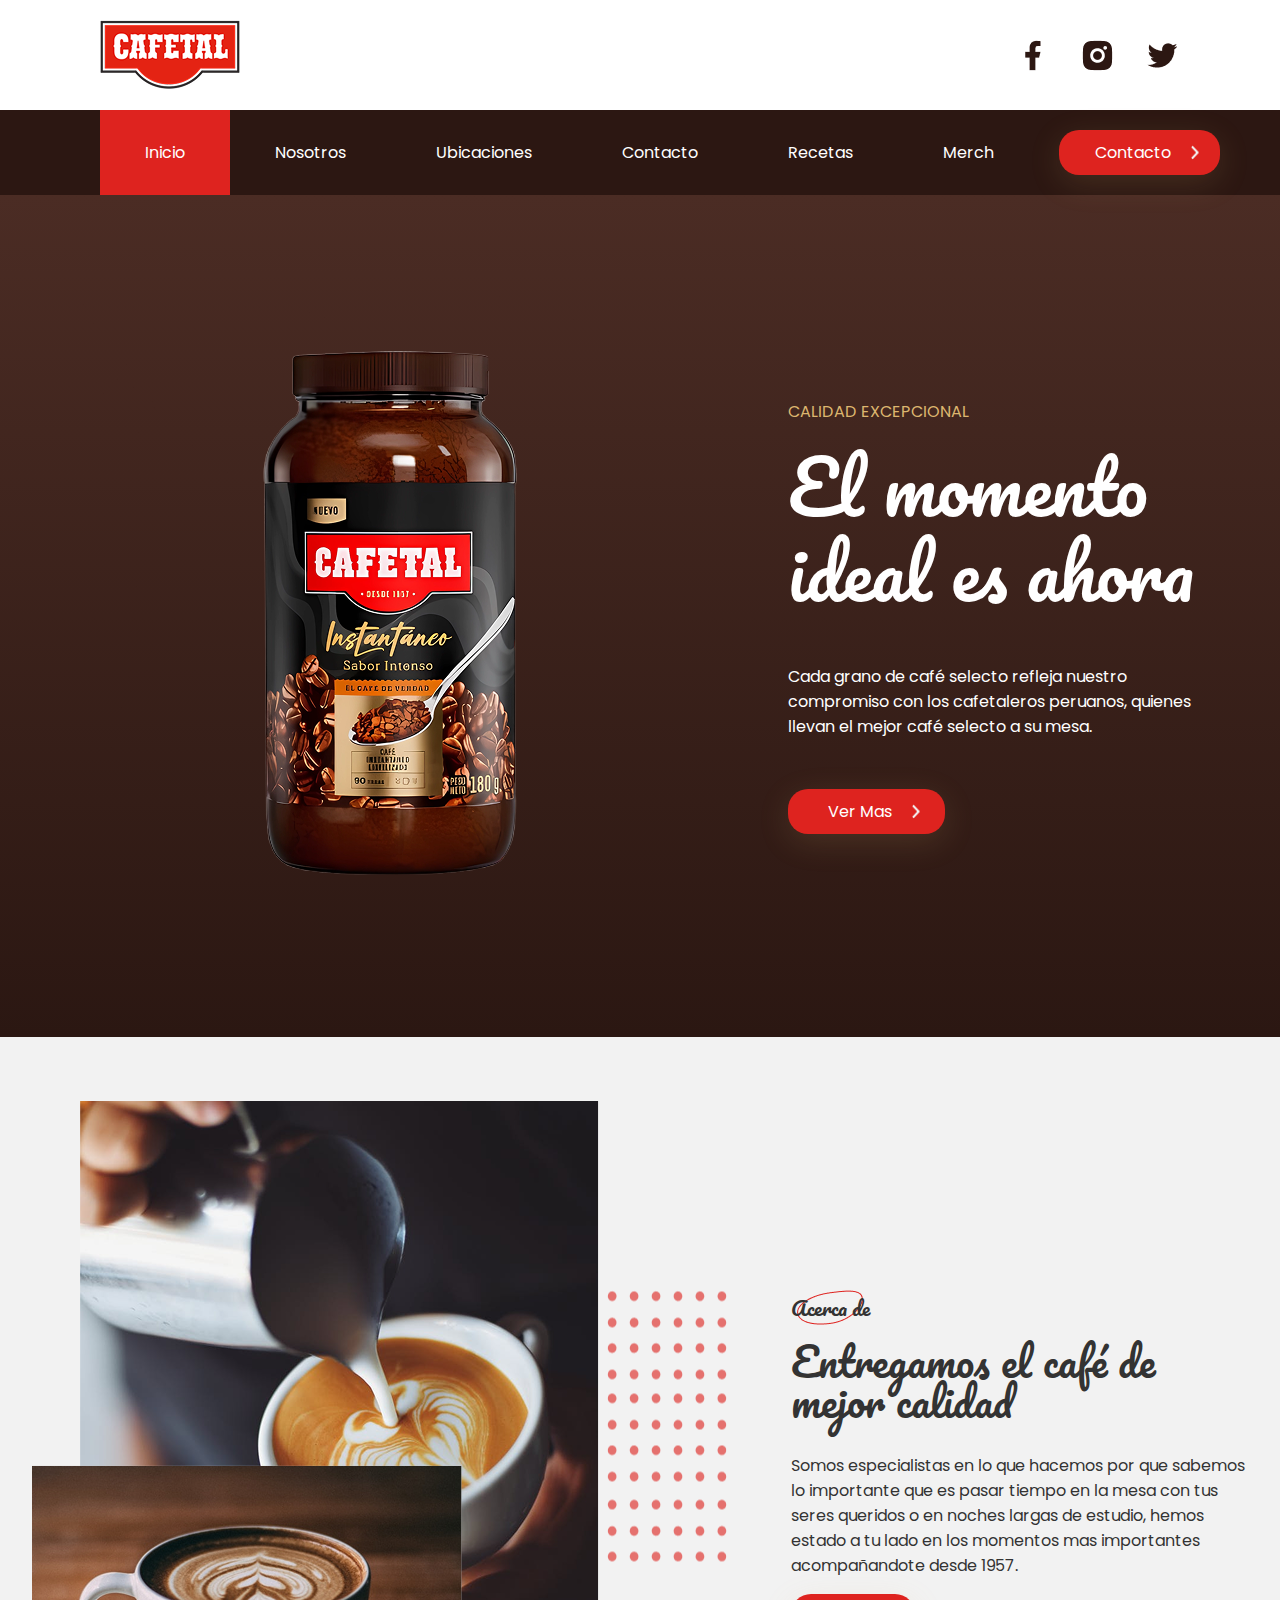
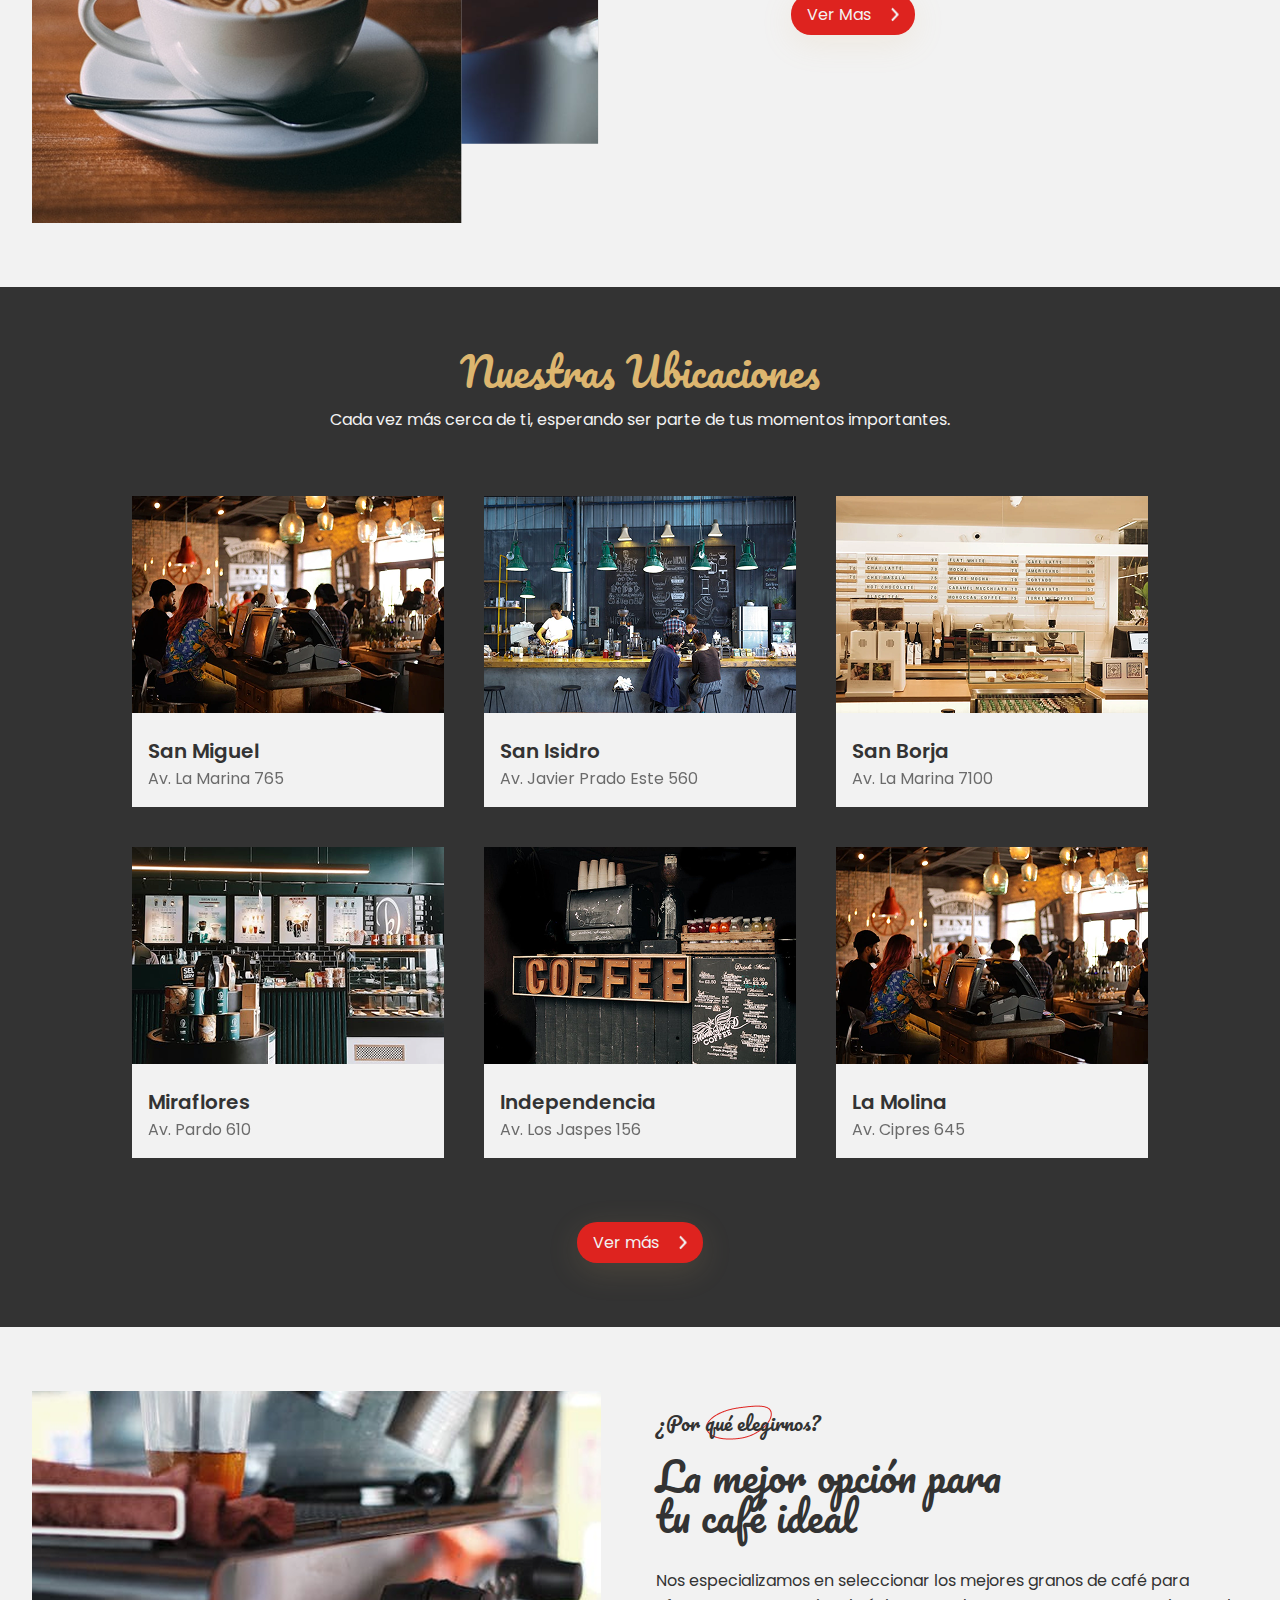
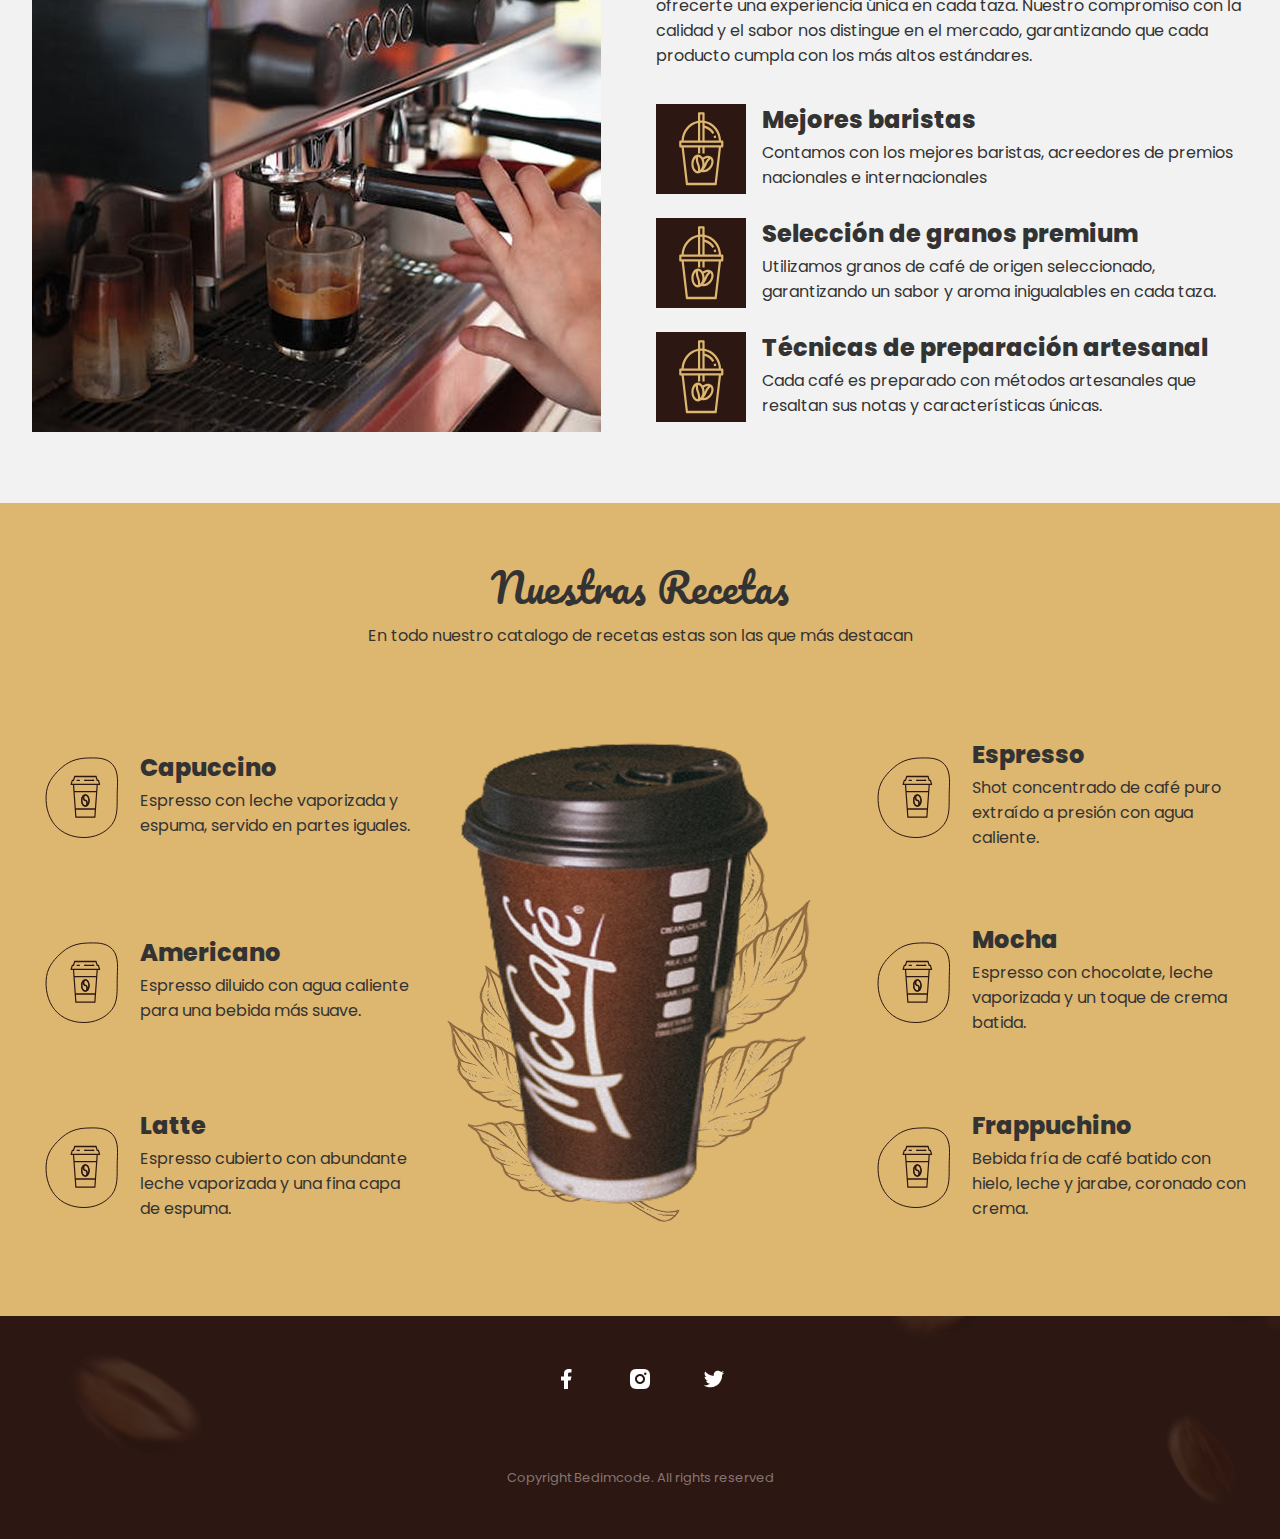
==== commit d27622b1: "Responsive Styles Added" ====
--- a/paginas/index.html
+++ b/paginas/index.html
@@ -7,7 +7,7 @@
     <title>Cafetal</title>
     <link rel="stylesheet" href="/css/inicio.css">
     <script src="/js/header.js"></script>
-
+    <script src="/js/recipesIconsLoader.js"></script>
 </head>
 
 <body>
@@ -78,7 +78,7 @@
 
             <div class="content">
                 <p class="subheading">Acerca de</p>
-                <h2>Entregamos el café de <br> mejor calidad</h2>
+                <h2>Entregamos el café de mejor calidad</h2>
                 <p>Somos especialistas en lo que hacemos por que sabemos lo importante que es pasar tiempo en la mesa
                     con tus seres queridos o en noches largas de estudio, hemos estado a tu lado en los momentos mas
                     importantes acompañandote desde 1957.</p>
@@ -141,6 +141,11 @@
                     </div>
                 </div>
             </div>
+
+            <a href="locales.html" class="btn">
+                Ver más
+                <img class="flecha" src="../img/contacto/Flecha.png" alt="">
+            </a>
         </div>
     </section>
 
@@ -297,51 +302,6 @@
         <p>Copyright Bedimcode. All rights reserved</p>
     </footer>
 
-
-    <script>
-        const recetaIcon = `
-        <svg width="108" height="120" viewBox="0 0 108 120" fill="none"
-            xmlns="http://www.w3.org/2000/svg">
-            <mask id="path-1-inside-1_575_1477">
-                <path
-                    d="M68.1705 47.1808L66.9834 43.2433C66.9027 42.9749 66.6759 42.7944 66.4201 42.7944H65.661L64.6092 39.3058C64.5285 39.0374 64.3018 38.8569 64.0459 38.8569H42.6784C42.4226 38.8569 42.1959 39.0374 42.1152 39.3058L41.0634 42.7944H40.3043C40.0484 42.7944 39.8223 42.9749 39.741 43.2433L38.5539 47.1808C38.4934 47.381 38.5242 47.6008 38.6358 47.7721C38.7474 47.9434 38.9267 48.0444 39.1172 48.0444H40.9435L43.2738 80.2532C43.2987 80.5944 43.5563 80.8569 43.8655 80.8569H62.8589C63.1681 80.8569 63.4257 80.5944 63.4506 80.2532L65.7809 48.0444H67.6072C67.7977 48.0444 67.977 47.9434 68.0885 47.7714C68.2001 47.6008 68.2304 47.381 68.1705 47.1808V47.1808ZM62.9063 71.3164H43.818L42.6642 55.3715H64.0596L62.9063 71.3164ZM44.4134 79.5444L43.913 72.6289H62.8114L62.311 79.5444H44.4134ZM64.1551 54.0596H42.5692L42.1342 48.0444H64.5902L64.1551 54.0596ZM39.9404 46.7319L40.7316 44.1069H41.4913C41.7472 44.1069 41.9739 43.9265 42.0546 43.6581L43.1064 40.1694H63.6186L64.6703 43.6581C64.7511 43.9265 64.9772 44.1069 65.233 44.1069H65.9922L66.7834 46.7319H39.9404Z" />
-            </mask>
-            <path
-                d="M68.1705 47.1808L66.9834 43.2433C66.9027 42.9749 66.6759 42.7944 66.4201 42.7944H65.661L64.6092 39.3058C64.5285 39.0374 64.3018 38.8569 64.0459 38.8569H42.6784C42.4226 38.8569 42.1959 39.0374 42.1152 39.3058L41.0634 42.7944H40.3043C40.0484 42.7944 39.8223 42.9749 39.741 43.2433L38.5539 47.1808C38.4934 47.381 38.5242 47.6008 38.6358 47.7721C38.7474 47.9434 38.9267 48.0444 39.1172 48.0444H40.9435L43.2738 80.2532C43.2987 80.5944 43.5563 80.8569 43.8655 80.8569H62.8589C63.1681 80.8569 63.4257 80.5944 63.4506 80.2532L65.7809 48.0444H67.6072C67.7977 48.0444 67.977 47.9434 68.0885 47.7714C68.2001 47.6008 68.2304 47.381 68.1705 47.1808V47.1808ZM62.9063 71.3164H43.818L42.6642 55.3715H64.0596L62.9063 71.3164ZM44.4134 79.5444L43.913 72.6289H62.8114L62.311 79.5444H44.4134ZM64.1551 54.0596H42.5692L42.1342 48.0444H64.5902L64.1551 54.0596ZM39.9404 46.7319L40.7316 44.1069H41.4913C41.7472 44.1069 41.9739 43.9265 42.0546 43.6581L43.1064 40.1694H63.6186L64.6703 43.6581C64.7511 43.9265 64.9772 44.1069 65.233 44.1069H65.9922L66.7834 46.7319H39.9404Z"
-                fill="#2C1712" />
-            <mask id="path-3-inside-2_575_1477" fill="white">
-                <path
-                    d="M53.3624 57.2319C51.012 57.2319 49.0996 60.0289 49.0996 63.4663C49.0996 66.9037 51.012 69.7007 53.3624 69.7007C55.7129 69.7007 57.6252 66.9037 57.6252 63.4663C57.6252 60.0289 55.7129 57.2319 53.3624 57.2319ZM50.2867 63.4663C50.2867 62.2582 50.5609 61.1524 51.0138 60.2953C51.0049 60.4226 50.9883 60.546 50.9883 60.6772C50.9883 62.6092 52.0311 64.1226 53.3624 64.1226C53.9945 64.1226 54.5495 65.1194 54.5495 66.2554C54.5495 67.3913 53.9945 68.3882 53.3624 68.3882C51.6667 68.3882 50.2867 66.1806 50.2867 63.4663ZM55.7111 66.6373C55.72 66.51 55.7366 66.3866 55.7366 66.2554C55.7366 64.3234 54.6937 62.8101 53.3624 62.8101C52.7303 62.8101 52.1753 61.8132 52.1753 60.6772C52.1753 59.5413 52.7303 58.5444 53.3624 58.5444C55.0582 58.5444 56.4382 60.7521 56.4382 63.4663C56.4382 64.6745 56.1634 65.7802 55.7111 66.6373Z" />
-            </mask>
-            <path
-                d="M53.3624 57.2319C51.012 57.2319 49.0996 60.0289 49.0996 63.4663C49.0996 66.9037 51.012 69.7007 53.3624 69.7007C55.7129 69.7007 57.6252 66.9037 57.6252 63.4663C57.6252 60.0289 55.7129 57.2319 53.3624 57.2319ZM50.2867 63.4663C50.2867 62.2582 50.5609 61.1524 51.0138 60.2953C51.0049 60.4226 50.9883 60.546 50.9883 60.6772C50.9883 62.6092 52.0311 64.1226 53.3624 64.1226C53.9945 64.1226 54.5495 65.1194 54.5495 66.2554C54.5495 67.3913 53.9945 68.3882 53.3624 68.3882C51.6667 68.3882 50.2867 66.1806 50.2867 63.4663ZM55.7111 66.6373C55.72 66.51 55.7366 66.3866 55.7366 66.2554C55.7366 64.3234 54.6937 62.8101 53.3624 62.8101C52.7303 62.8101 52.1753 61.8132 52.1753 60.6772C52.1753 59.5413 52.7303 58.5444 53.3624 58.5444C55.0582 58.5444 56.4382 60.7521 56.4382 63.4663C56.4382 64.6745 56.1634 65.7802 55.7111 66.6373Z"
-                fill="#2C1712" />
-            <path
-                d="M51.0138 60.2953L58.9943 60.8534L43.9405 56.5578L51.0138 60.2953ZM55.7111 66.6373L47.7306 66.0792L62.7864 70.371L55.7111 66.6373ZM53.3624 49.2319C48.766 49.2319 45.5068 51.9691 43.7458 54.5447C41.9549 57.1637 41.0996 60.3415 41.0996 63.4663H57.0996C57.0996 63.1537 57.2005 63.2143 56.9535 63.5755C56.7362 63.8932 55.6084 65.2319 53.3624 65.2319V49.2319ZM41.0996 63.4663C41.0996 66.5911 41.9549 69.7689 43.7458 72.388C45.5068 74.9635 48.766 77.7007 53.3624 77.7007V61.7007C55.6084 61.7007 56.7362 63.0394 56.9535 63.3571C57.2005 63.7184 57.0996 63.779 57.0996 63.4663H41.0996ZM53.3624 77.7007C57.9588 77.7007 61.2181 74.9635 62.9791 72.388C64.7699 69.7689 65.6252 66.5911 65.6252 63.4663H49.6252C49.6252 63.779 49.5244 63.7184 49.7714 63.3571C49.9886 63.0394 51.1165 61.7007 53.3624 61.7007V77.7007ZM65.6252 63.4663C65.6252 60.3415 64.7699 57.1637 62.9791 54.5447C61.2181 51.9691 57.9588 49.2319 53.3624 49.2319V65.2319C51.1165 65.2319 49.9886 63.8932 49.7714 63.5755C49.5244 63.2143 49.6252 63.1537 49.6252 63.4663H65.6252ZM58.2867 63.4663C58.2867 63.4664 58.2867 63.474 58.2849 63.4897C58.2831 63.5053 58.2791 63.5329 58.2698 63.5728C58.2531 63.6439 58.2078 63.8043 58.087 64.0328L43.9405 56.5578C42.8137 58.6903 42.2867 61.1029 42.2867 63.4663H58.2867ZM43.0333 59.7372C43.0365 59.6909 43.0393 59.6613 43.0376 59.6799C43.0348 59.7114 43.0379 59.677 43.0336 59.725C43.0316 59.7473 43.0286 59.7811 43.0254 59.8199C43.0131 59.9669 42.9883 60.285 42.9883 60.6772H58.9883C58.9883 60.8127 58.984 60.9244 58.9798 61.0036C58.9757 61.0808 58.9712 61.1358 58.97 61.1497C58.9694 61.1569 58.9692 61.1592 58.97 61.15C58.9704 61.1453 58.9709 61.1404 58.9717 61.1315C58.9724 61.1237 58.9734 61.1125 58.9744 61.1006C58.9784 61.0561 58.9866 60.9634 58.9943 60.8534L43.0333 59.7372ZM42.9883 60.6772C42.9883 63.0045 43.6043 65.5097 45.0887 67.6638C46.5796 69.8273 49.3899 72.1226 53.3624 72.1226V56.1226C56.0036 56.1226 57.6269 57.6612 58.2635 58.585C58.8937 59.4994 58.9883 60.282 58.9883 60.6772H42.9883ZM53.3624 72.1226C51.3226 72.1226 49.7802 71.3033 48.8588 70.5762C47.9682 69.8734 47.4655 69.1255 47.2029 68.6538C46.6845 67.7224 46.5495 66.8887 46.5495 66.2554H62.5495C62.5495 64.4861 62.137 62.5859 61.1831 60.8721C60.4685 59.5884 58.0707 56.1226 53.3624 56.1226V72.1226ZM46.5495 66.2554C46.5495 65.622 46.6845 64.7883 47.2029 63.8569C47.4655 63.3853 47.9682 62.6374 48.8588 61.9346C49.7802 61.2075 51.3226 60.3882 53.3624 60.3882V76.3882C58.0707 76.3882 60.4685 72.9223 61.1831 71.6386C62.137 69.9248 62.5495 68.0247 62.5495 66.2554H46.5495ZM53.3624 60.3882C56.2766 60.3882 57.6934 62.2583 57.9727 62.7052C58.3263 63.271 58.2867 63.559 58.2867 63.4663H42.2867C42.2867 66.0878 42.9371 68.8368 44.4046 71.1849C45.7978 73.4143 48.7525 76.3882 53.3624 76.3882V60.3882ZM63.6916 67.1954C63.6883 67.2417 63.6856 67.2713 63.6872 67.2527C63.69 67.2212 63.687 67.2557 63.6913 67.2076C63.6933 67.1853 63.6963 67.1515 63.6995 67.1127C63.7118 66.9658 63.7366 66.6477 63.7366 66.2554H47.7366C47.7366 66.1199 47.7409 66.0082 47.7451 65.929C47.7492 65.8518 47.7537 65.7968 47.7548 65.783C47.7555 65.7757 47.7557 65.7735 47.7548 65.7827C47.7544 65.7874 47.754 65.7923 47.7532 65.8011C47.7525 65.8089 47.7515 65.8201 47.7504 65.832C47.7465 65.8765 47.7383 65.9692 47.7306 66.0792L63.6916 67.1954ZM63.7366 66.2554C63.7366 63.9282 63.1206 61.4229 61.6361 59.2688C60.1453 57.1053 57.3349 54.8101 53.3624 54.8101V70.8101C50.7212 70.8101 49.098 69.2714 48.4614 68.3476C47.8312 67.4332 47.7366 66.6506 47.7366 66.2554H63.7366ZM53.3624 54.8101C55.4022 54.8101 56.9447 55.6293 57.8661 56.3564C58.7567 57.0592 59.2594 57.8071 59.5219 58.2788C60.0404 59.2102 60.1753 60.0439 60.1753 60.6772H44.1753C44.1753 62.4466 44.5878 64.3467 45.5418 66.0605C46.2563 67.3442 48.6542 70.8101 53.3624 70.8101V54.8101ZM60.1753 60.6772C60.1753 61.3106 60.0404 62.1443 59.5219 63.0757C59.2594 63.5473 58.7567 64.2953 57.8661 64.9981C56.9447 65.7251 55.4022 66.5444 53.3624 66.5444V50.5444C48.6542 50.5444 46.2563 54.0103 45.5418 55.294C44.5878 57.0078 44.1753 58.9079 44.1753 60.6772H60.1753ZM53.3624 66.5444C50.4483 66.5444 49.0315 64.6743 48.7521 64.2274C48.3986 63.6617 48.4382 63.3736 48.4382 63.4663H64.4382C64.4382 60.8448 63.7878 58.0958 62.3203 55.7477C60.927 53.5184 57.9723 50.5444 53.3624 50.5444V66.5444ZM48.4382 63.4663C48.4382 63.4655 48.4382 63.4576 48.44 63.4416C48.4418 63.4258 48.4458 63.3983 48.4551 63.3588C48.4716 63.2883 48.5164 63.1298 48.6358 62.9036L62.7864 70.371C63.9093 68.2431 64.4382 65.8329 64.4382 63.4663H48.4382Z"
-                fill="#2C1712" mask="url(#path-3-inside-2_575_1477)" />
-            <path
-                d="M47.8652 43.4507C47.8652 43.6628 47.8408 43.8839 47.7921 44.1069H44.6867C44.638 43.8839 44.6136 43.6628 44.6136 43.4507C44.6136 43.2385 44.638 43.0174 44.6867 42.7944H47.7921C47.8408 43.0174 47.8652 43.2385 47.8652 43.4507Z"
-                fill="#2C1712"/>
-            <mask id="path-6-inside-3_575_1477" fill="white">
-                <path
-                    d="M61.6715 42.7944H52.7683C52.4407 42.7944 52.1748 43.0884 52.1748 43.4507C52.1748 43.8129 52.4407 44.1069 52.7683 44.1069H61.6715C61.9991 44.1069 62.265 43.8129 62.265 43.4507C62.265 43.0884 61.9991 42.7944 61.6715 42.7944Z" />
-            </mask>
-            <path
-                d="M61.6715 42.7944H52.7683C52.4407 42.7944 52.1748 43.0884 52.1748 43.4507C52.1748 43.8129 52.4407 44.1069 52.7683 44.1069H61.6715C61.9991 44.1069 62.265 43.8129 62.265 43.4507C62.265 43.0884 61.9991 42.7944 61.6715 42.7944Z"
-                fill="#2C1712" />
-            <path
-                d="M61.6715 34.7944H52.7683V50.7944H61.6715V34.7944ZM52.7683 34.7944C47.2854 34.7944 44.1748 39.445 44.1748 43.4507H60.1748C60.1748 46.7318 57.596 50.7944 52.7683 50.7944V34.7944ZM44.1748 43.4507C44.1748 47.4563 47.2854 52.1069 52.7683 52.1069V36.1069C57.596 36.1069 60.1748 40.1695 60.1748 43.4507H44.1748ZM52.7683 52.1069H61.6715V36.1069H52.7683V52.1069ZM61.6715 52.1069C67.1544 52.1069 70.265 47.4563 70.265 43.4507H54.265C54.265 40.1695 56.8438 36.1069 61.6715 36.1069V52.1069ZM70.265 43.4507C70.265 39.445 67.1544 34.7944 61.6715 34.7944V50.7944C56.8438 50.7944 54.265 46.7318 54.265 43.4507H70.265Z"
-                fill="#2C1712" mask="url(#path-6-inside-3_575_1477)" />
-            <path fill-rule="evenodd" clip-rule="evenodd"
-                d="M80.7239 27.6402C87.1888 35.2062 85.3284 46.8482 85.188 57.24C85.0436 67.9236 86.1578 79.3675 79.9148 87.5014C73.1212 96.3527 62.4943 100.479 51.9799 100.506C41.0545 100.534 29.9533 96.6455 22.6371 87.6468C15.4321 78.7848 12.8691 66.2137 14.5486 54.4665C16.0581 43.9092 23.2524 36.0061 30.9434 29.5509C37.7244 23.8595 45.7858 21.4249 54.3054 21.0979C63.6738 20.7383 74.2748 20.0928 80.7239 27.6402Z"
-                stroke="#2C1712" />
-        </svg>
-        `
-
-        document.querySelectorAll('.receta-card .icon').forEach(e => {
-            e.innerHTML = recetaIcon;
-        })
-    </script>
 </body>
 
 </html>--- a/css/inicio.css
+++ b/css/inicio.css
@@ -4,9 +4,11 @@
     --primary: #DE231F;
     --secondary: #2C1712;
     --tertiary: #DDB66F;
-
+    
     --dark: #333;
     --light: #f2f2f2;
+
+    --shadow-tertiary: #DDB66F25;
 }
 
 
@@ -89,7 +91,7 @@
     border: none;
     border-radius: 20px;
     padding: 10px 25px 10px 40px;
-    box-shadow: 2px 0px 20px 10px rgba(255, 255, 255, 0.315);
+    box-shadow: 0px 8px 32px var(--shadow-tertiary);
     cursor: pointer;
 }
 
@@ -118,7 +120,6 @@
 }
 
 img {
-    display: block;
     max-width: 100%;
 }
 
@@ -137,14 +138,19 @@
     border: none;
     border-radius: 20px;
     padding: .5rem 1rem;
-    box-shadow: 2px 0px 20px 10px rgba(255, 255, 255, 0.315);
+    box-shadow: 0px 8px 32px var(--shadow-tertiary);
     cursor: pointer;
     width: fit-content;
+    transition: all ease .3s;
 
     display: flex;
     justify-content: center;
     align-items: center;
     gap: 20px;
+}
+
+.btn:hover{
+    transform: translateX(5px);
 }
 
 .container {
@@ -207,7 +213,7 @@
     border: none;
     border-radius: 20px;
     padding: 10px 25px 10px 40px;
-    box-shadow: 2px 0px 20px 10px rgba(255, 255, 255, 0.315);
+    box-shadow: 0px 8px 32px var(--shadow-tertiary);
     cursor: pointer;
     margin-top: 50px;
 }
@@ -491,7 +497,6 @@
 
         .feature {
             display: flex;
-            justify-content: center;
             align-items: center;
             gap: 1rem;
 
@@ -534,7 +539,7 @@
         align-content: center;
         gap: 1rem;
 
-        img{
+        img {
             grid-column: 2/3;
             grid-row: 1/ span 3;
         }
@@ -566,3 +571,153 @@
     }
 }
 
+
+@media screen and (max-width: 1100px) {
+
+    /* About Us Section */
+    #AboutUs .container {
+        grid-template-columns: minmax(0, 3fr) minmax(0, 4fr);
+
+        & .media {
+            padding: 0 4rem 4.5rem 3rem;
+
+            img {
+                width: 100%;
+            }
+
+            & img:nth-child(1) {
+                max-width: 350px;
+            }
+
+            & img:nth-child(2),
+            & img:nth-child(3) {
+                max-width: 250px;
+            }
+        }
+    }
+
+    /* Locations Section */
+    #Locations {
+        .card-wrapper {
+            grid-template-columns: repeat(2, minmax(0, 1fr));
+        }
+    }
+
+    /* WhyUs Section */
+    #WhyUs {
+        .container {
+            grid-template-columns: repeat(1, minmax(0, 1fr));
+
+            .media {
+                display: none;
+            }
+        }
+    }
+
+    /* WhyUs Section */
+    #Recipes {
+        .recetas-wrapper {
+            grid-template-columns: 1fr 1fr;
+            gap: 2rem;
+
+            img {
+                display: none;
+            }
+        }
+    }
+
+}
+
+
+@media screen and (max-width: 768px) {
+
+    /* About Us Section */
+    #AboutUs .container {
+        grid-template-columns: 1fr;
+
+        & .media {
+            display: none;
+        }
+
+        & .content {
+            padding-left: 0;
+        }
+    }
+
+    /* WhyUs Section */
+    #Recipes {
+        .recetas-wrapper {
+            grid-template-columns: 1fr;
+            gap: 2rem;
+
+            img {
+                display: none;
+            }
+        }
+    }
+}
+
+@media screen and (max-width:500px) {
+
+    .subheading {
+        display: none;
+    }
+
+    /* About Us Section */
+    #AboutUs .container {
+        & .content {
+            text-align: center;
+            align-items: center;
+        }
+    }
+
+    /* Locations Section */
+    #Locations {
+        .card-wrapper {
+            grid-template-columns: repeat(1, minmax(0, 1fr));
+        }
+    }
+
+    /* WhyUs Section */
+    #WhyUs {
+        h2 {
+            text-align: center;
+        }
+
+        .features {
+            .feature {
+                .icon {
+                    min-width: 70px;
+                    height: 70px;
+                    padding: .5rem;
+
+                    svg {
+                        height: 100%;
+                    }
+                }
+
+                &>.content {
+                    font-size: .75rem;
+
+                    h3 {
+                        font-size: 1.25rem;
+                    }
+                }
+            }
+
+        }
+    }
+
+    /* WhyUs Section */
+    #Recipes {
+        background: var(--tertiary);
+
+        .heading {
+            text-align: center;
+        }
+
+        .recetas-wrapper {
+            grid-template-columns: 1fr;
+        }
+    }
+}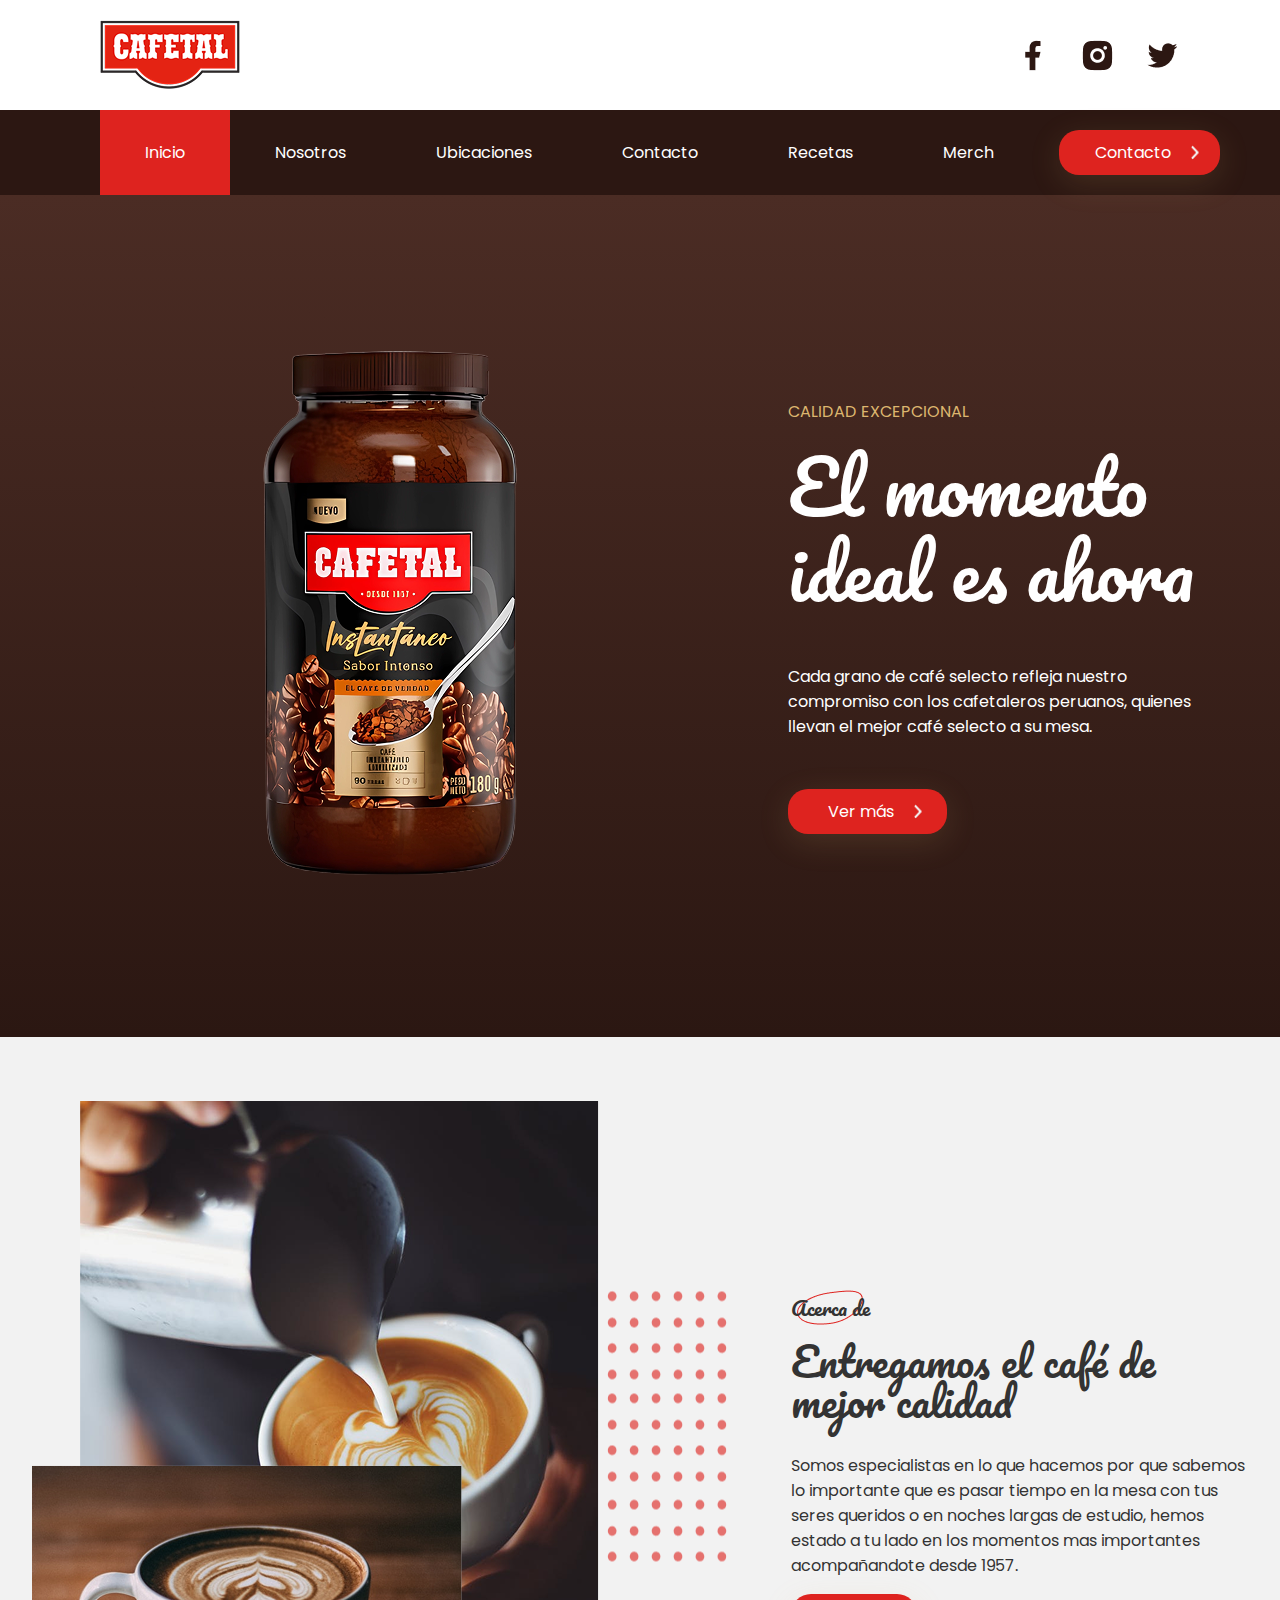
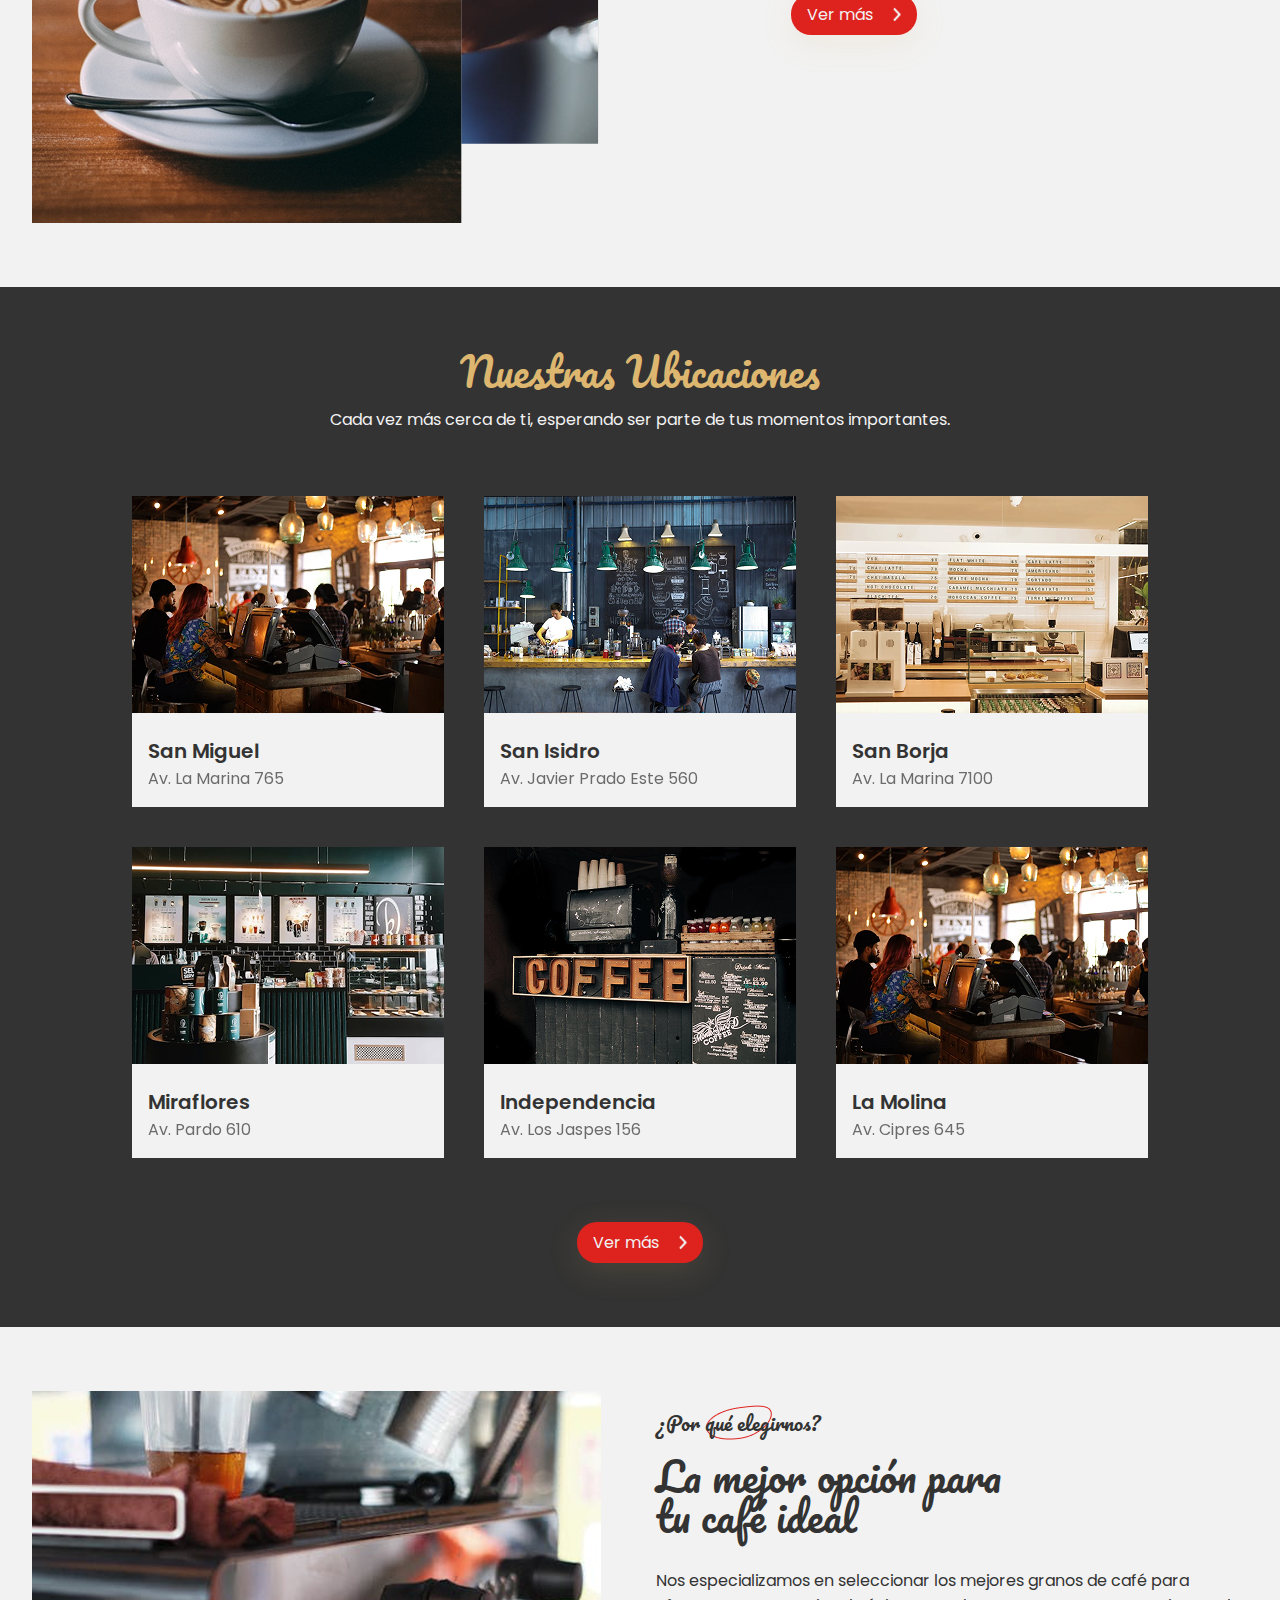
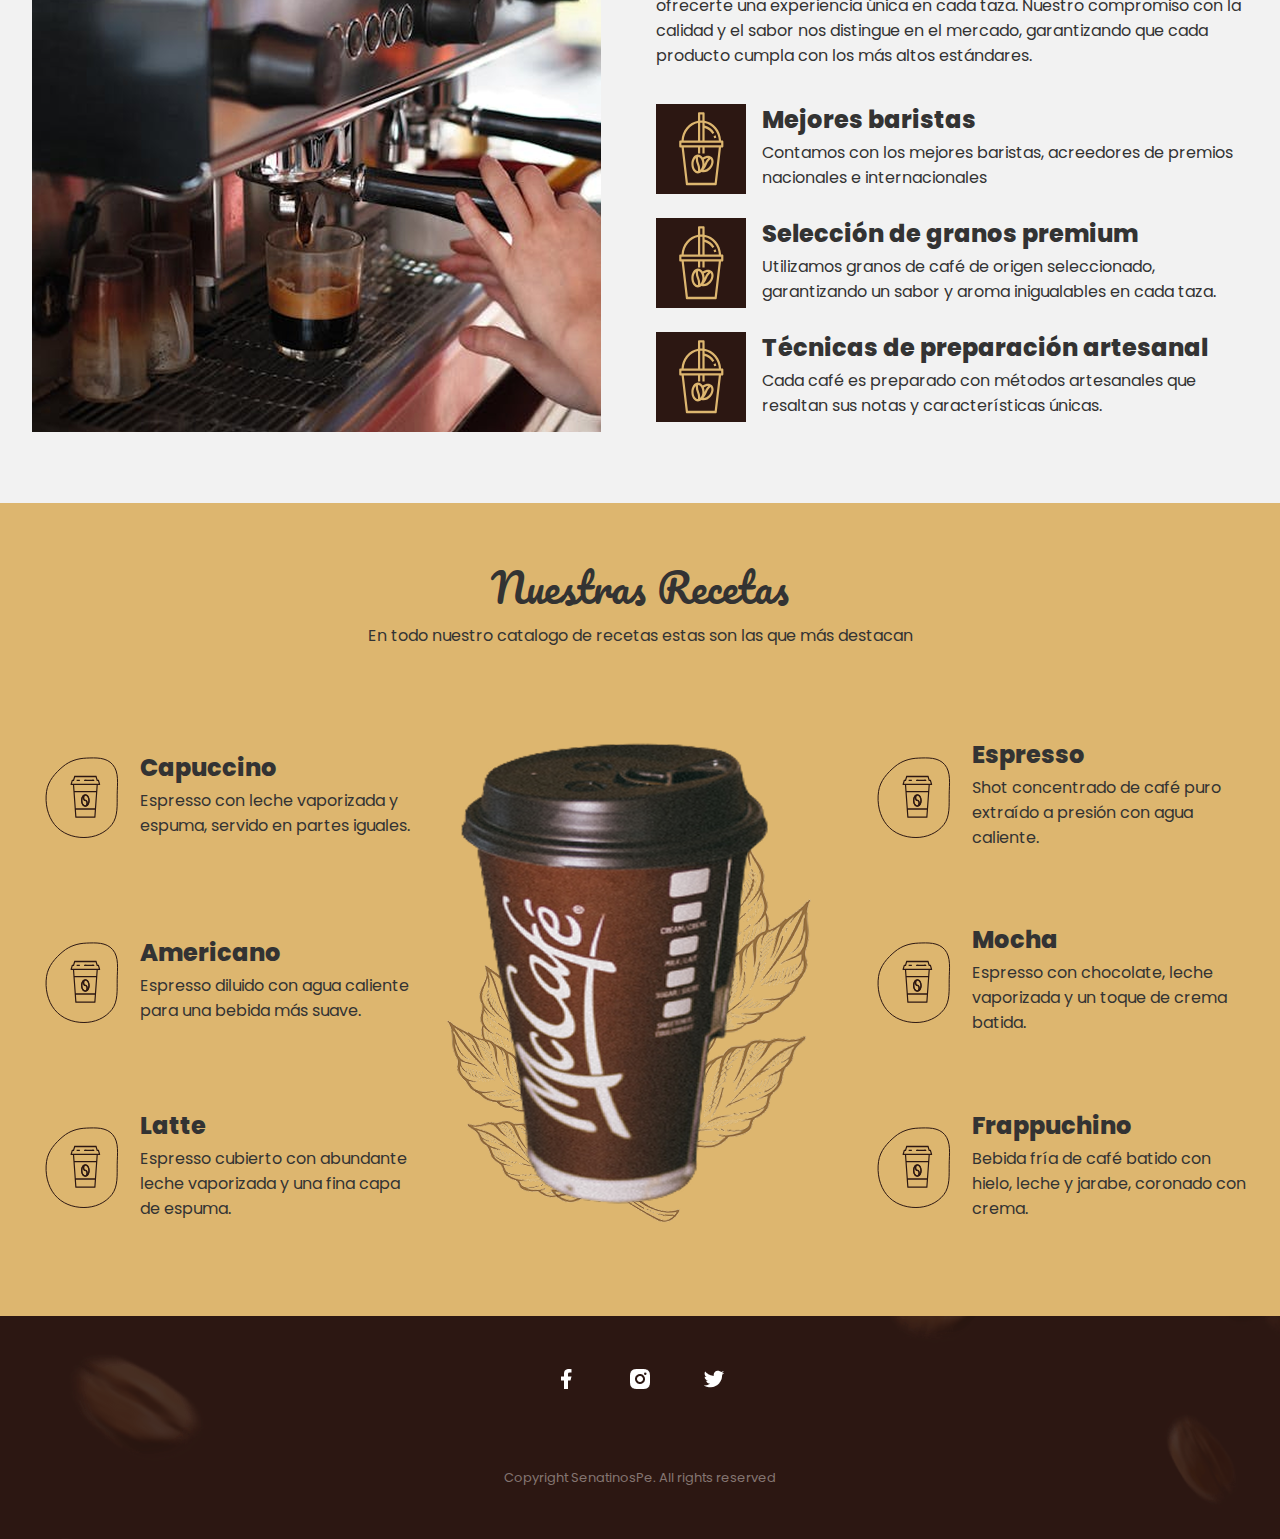
==== commit 754cf93d: "Enlaces y acentos arreglados" ====
--- a/paginas/index.html
+++ b/paginas/index.html
@@ -39,10 +39,10 @@
                     <img src="../img/contacto/menu.png" alt="Menú" class="abrir-menu">
                 </div>
                 <div>
-                    <button class="boton-contacto">
+                    <a href="contacto.html" class="boton-contacto">
                         Contacto
                         <img class="flecha" src="../img/contacto/Flecha.png" alt="">
-                    </button>
+                    </a>
                 </div>
             </div>
             <div id="overlay"></div>
@@ -62,7 +62,7 @@
             <p class="text_3">Cada grano de café selecto refleja nuestro compromiso con los cafetaleros peruanos,
                 quienes llevan el mejor café selecto a su mesa.</p>
             <button class="boton-ver-mas">
-                Ver Mas
+                Ver más
                 <img class="flecha" src="../img/contacto/Flecha.png" alt="">
             </button>
         </div>
@@ -83,7 +83,7 @@
                     con tus seres queridos o en noches largas de estudio, hemos estado a tu lado en los momentos mas
                     importantes acompañandote desde 1957.</p>
                 <a href="nosotros.html" class="btn">
-                    Ver Mas
+                    Ver más
                     <img class="flecha" src="../img/contacto/Flecha.png" alt="">
                 </a>
             </div>
@@ -299,7 +299,7 @@
             </div>
 
         </div>
-        <p>Copyright Bedimcode. All rights reserved</p>
+        <p>Copyright SenatinosPe. All rights reserved</p>
     </footer>
 
 </body>
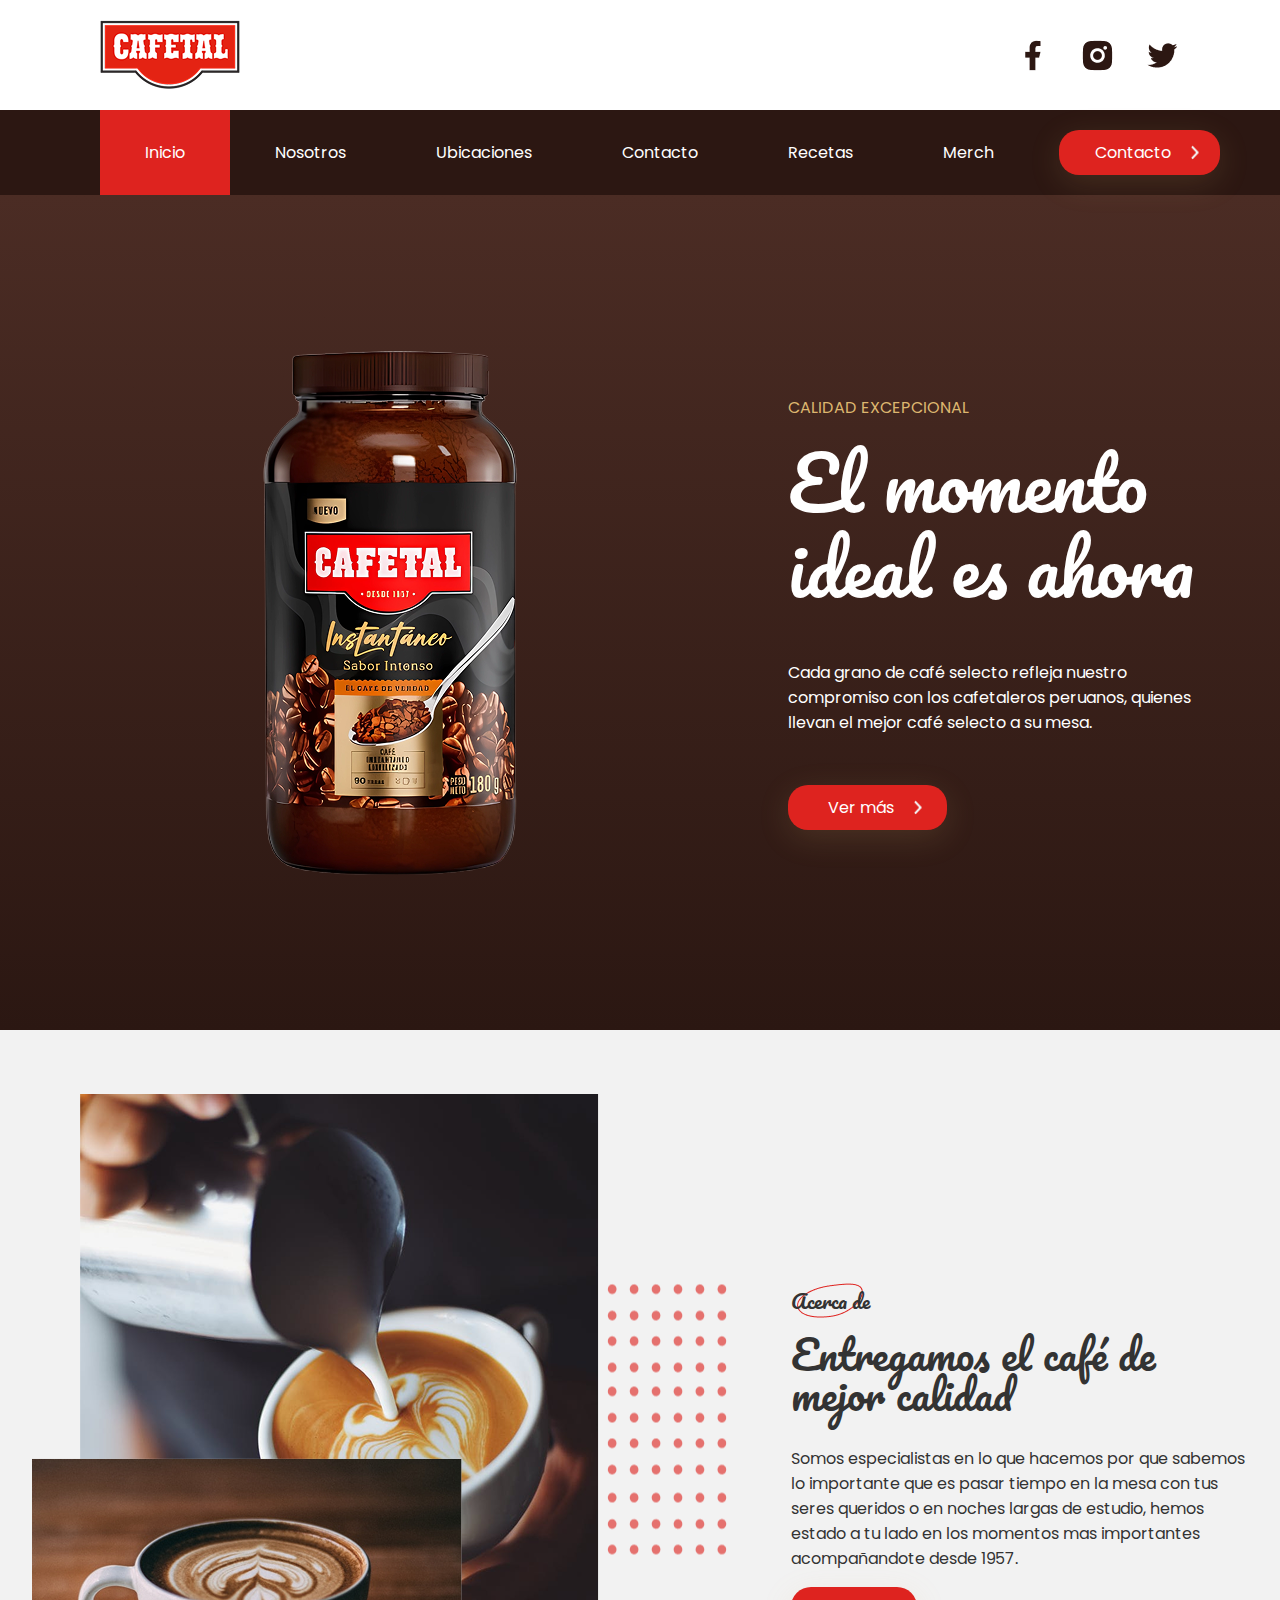
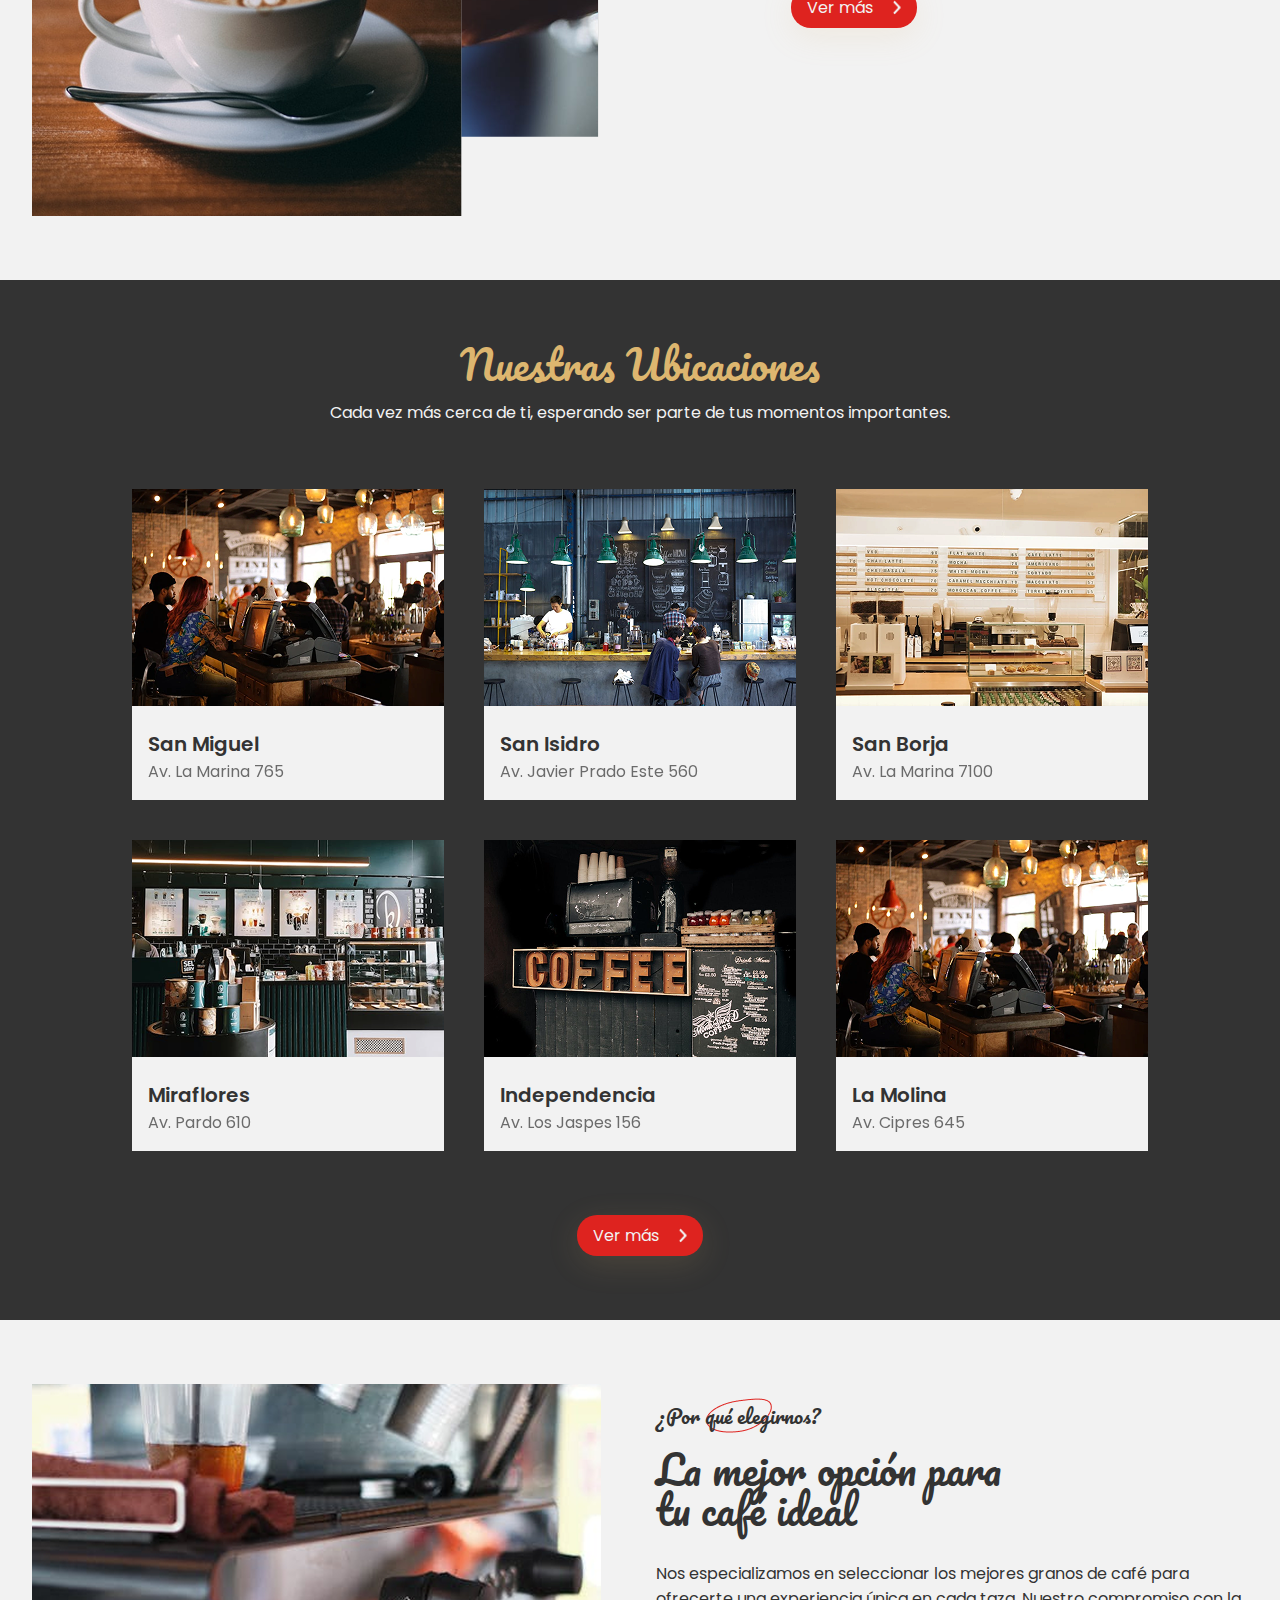
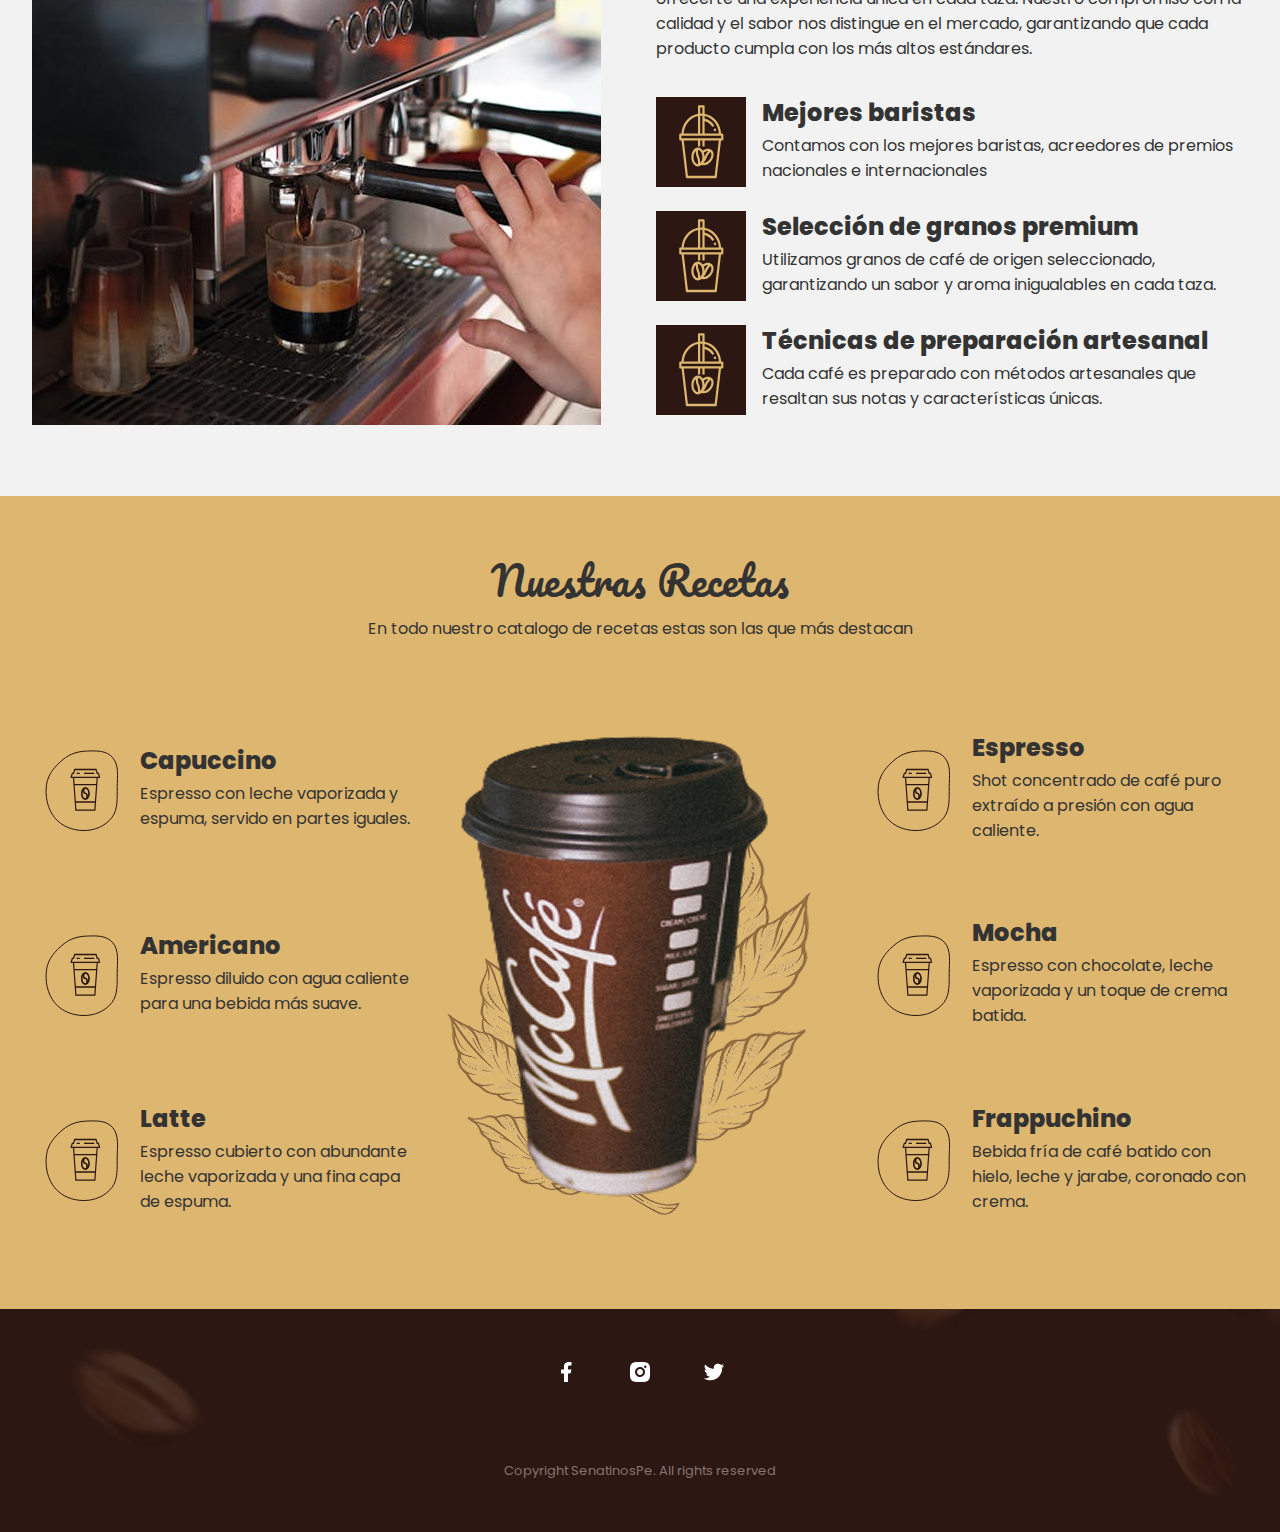
==== commit 74211a88: "HTML tags fixed" ====
--- a/paginas/index.html
+++ b/paginas/index.html
@@ -12,7 +12,7 @@
 
 <body>
 
-    <header>
+    <header class="header">
         <nav>
             <div class="container-1">
                 <img src="../img/contacto/logo.png" alt="">
@@ -24,281 +24,274 @@
             </div>
 
             <div class="container-2">
-                <div>
-                    <ul class="menu-horizontal">
-                        <li><a class="activo" href="index.html">Inicio</a></li>
-                        <li><a class="desactivado" href="nosotros.html">Nosotros</a></li>
-                        <li><a class="desactivado" href="locales.html">Ubicaciones</a></li>
-                        <li><a class="desactivado" href="contacto.html">Contacto</a></li>
-                        <li><a class="desactivado" href="recetas.html">Recetas</a></li>
-                        <li><a class="desactivado" href="merch.html">Merch</a></li>
-                    </ul>
-                </div>
+                <ul class="menu-horizontal">
+                    <li><a class="activo" href="index.html">Inicio</a></li>
+                    <li><a class="desactivado" href="nosotros.html">Nosotros</a></li>
+                    <li><a class="desactivado" href="locales.html">Ubicaciones</a></li>
+                    <li><a class="desactivado" href="contacto.html">Contacto</a></li>
+                    <li><a class="desactivado" href="recetas.html">Recetas</a></li>
+                    <li><a class="desactivado" href="merch.html">Merch</a></li>
+                </ul>
                 <div class="menu-hamburguesa">
                     <img src="..//img/contacto/logo.png" alt="">
                     <img src="../img/contacto/menu.png" alt="Menú" class="abrir-menu">
                 </div>
-                <div>
-                    <a href="contacto.html" class="boton-contacto">
-                        Contacto
+                <a href="contacto.html" class="boton-contacto">
+                    Contacto
+                    <img class="flecha" src="../img/contacto/Flecha.png" alt="">
+                </a>
+            </div>
+            <div id="overlay"></div>
+        </nav>
+
+
+    </header>
+
+    <main>
+        <section class="container-portada">
+            <img src="/img/inicio/hero.png" alt="">
+            <article class="section2">
+                <p class="text_1">CALIDAD EXCEPCIONAL</p>
+                <p class="text_2">El momento <br> ideal es ahora</p>
+                <p class="text_3">Cada grano de café selecto refleja nuestro compromiso con los cafetaleros peruanos,
+                    quienes llevan el mejor café selecto a su mesa.</p>
+                <button class="boton-ver-mas">
+                    Ver más
+                    <img class="flecha" src="../img/contacto/Flecha.png" alt="">
+                </button>
+            </article>
+        </section>
+
+        <section id="AboutUs">
+            <div class="container">
+                <div class="media">
+                    <img src="/img/inicio/about-us-1.png" alt="Imagen Acerca de-1">
+                    <img src="/img/inicio/about-us-2.png" alt="Imagen Acerca de-2">
+                    <img src="/img/inicio/about-us-dots.png" alt="Imagen Acerca de Puntos">
+                </div>
+
+                <div class="content">
+                    <p class="subheading">Acerca de</p>
+                    <h2>Entregamos el café de mejor calidad</h2>
+                    <p>Somos especialistas en lo que hacemos por que sabemos lo importante que es pasar tiempo en la
+                        mesa
+                        con tus seres queridos o en noches largas de estudio, hemos estado a tu lado en los momentos mas
+                        importantes acompañandote desde 1957.</p>
+                    <a href="nosotros.html" class="btn">
+                        Ver más
                         <img class="flecha" src="../img/contacto/Flecha.png" alt="">
                     </a>
                 </div>
             </div>
-            <div id="overlay"></div>
-        </nav>
-
-
-    </header>
-
-    <div class="container-portada">
-        <div class="section1">
-            <img src="/img/inicio/hero.png" alt="">
-        </div>
-
-        <div class="section2">
-            <p class="text_1">CALIDAD EXCEPCIONAL</p>
-            <p class="text_2">El momento <br> ideal es ahora</p>
-            <p class="text_3">Cada grano de café selecto refleja nuestro compromiso con los cafetaleros peruanos,
-                quienes llevan el mejor café selecto a su mesa.</p>
-            <button class="boton-ver-mas">
-                Ver más
-                <img class="flecha" src="../img/contacto/Flecha.png" alt="">
-            </button>
-        </div>
-    </div>
-
-    <section id="AboutUs">
-        <div class="container">
-            <div class="media">
-                <img src="/img/inicio/about-us-1.png" alt="Imagen Acerca de-1">
-                <img src="/img/inicio/about-us-2.png" alt="Imagen Acerca de-2">
-                <img src="/img/inicio/about-us-dots.png" alt="Imagen Acerca de Puntos">
-            </div>
-
-            <div class="content">
-                <p class="subheading">Acerca de</p>
-                <h2>Entregamos el café de mejor calidad</h2>
-                <p>Somos especialistas en lo que hacemos por que sabemos lo importante que es pasar tiempo en la mesa
-                    con tus seres queridos o en noches largas de estudio, hemos estado a tu lado en los momentos mas
-                    importantes acompañandote desde 1957.</p>
-                <a href="nosotros.html" class="btn">
+        </section>
+
+        <section id="Locations">
+            <div class="container">
+                <header class="heading">
+                    <h2>Nuestras Ubicaciones</h2>
+                    <p>Cada vez más cerca de ti, esperando ser parte de tus momentos importantes.</p>
+                </header>
+
+                <div class="card-wrapper">
+                    <article class="location-card">
+                        <img src="/img/inicio/location-1.png" alt="">
+                        <div class="card-info">
+                            <p class="card-title">San Miguel</p>
+                            <p class="card-address">Av. La Marina 765</p>
+                        </div>
+                    </article>
+                    <article class="location-card">
+                        <img src="/img/inicio/location-2.png" alt="">
+                        <div class="card-info">
+                            <p class="card-title">San Isidro</p>
+                            <p class="card-address">Av. Javier Prado Este 560</p>
+                        </div>
+                    </article>
+                    <article class="location-card">
+                        <img src="/img/inicio/location-3.png" alt="">
+                        <div class="card-info">
+                            <p class="card-title">San Borja</p>
+                            <p class="card-address">Av. La Marina 7100</p>
+                        </div>
+                    </article>
+                    <article class="location-card">
+                        <img src="/img/inicio/location-4.png" alt="">
+                        <div class="card-info">
+                            <p class="card-title">Miraflores</p>
+                            <p class="card-address">Av. Pardo 610</p>
+                        </div>
+                    </article>
+                    <article class="location-card">
+                        <img src="/img/inicio/location-5.png" alt="">
+                        <div class="card-info">
+                            <p class="card-title">Independencia</p>
+                            <p class="card-address">Av. Los Jaspes 156</p>
+                        </div>
+                    </article>
+                    <article class="location-card">
+                        <img src="/img/inicio/location-1.png" alt="">
+                        <div class="card-info">
+                            <p class="card-title">La Molina</p>
+                            <p class="card-address">Av. Cipres 645</p>
+                        </div>
+                    </article>
+                </div>
+
+                <a href="locales.html" class="btn">
                     Ver más
                     <img class="flecha" src="../img/contacto/Flecha.png" alt="">
                 </a>
             </div>
-        </div>
-    </section>
-
-    <section id="Locations">
-        <div class="container">
-            <div class="heading">
-                <h2>Nuestras Ubicaciones</h2>
-                <p>Cada vez más cerca de ti, esperando ser parte de tus momentos importantes.</p>
-            </div>
-
-            <div class="card-wrapper">
-                <div class="location-card">
-                    <img src="/img/inicio/location-1.png" alt="">
-                    <div class="card-info">
-                        <p class="card-title">San Miguel</p>
-                        <p class="card-address">Av. La Marina 765</p>
-                    </div>
-                </div>
-                <div class="location-card">
-                    <img src="/img/inicio/location-2.png" alt="">
-                    <div class="card-info">
-                        <p class="card-title">San Isidro</p>
-                        <p class="card-address">Av. Javier Prado Este 560</p>
-                    </div>
-                </div>
-                <div class="location-card">
-                    <img src="/img/inicio/location-3.png" alt="">
-                    <div class="card-info">
-                        <p class="card-title">San Borja</p>
-                        <p class="card-address">Av. La Marina 7100</p>
-                    </div>
-                </div>
-                <div class="location-card">
-                    <img src="/img/inicio/location-4.png" alt="">
-                    <div class="card-info">
-                        <p class="card-title">Miraflores</p>
-                        <p class="card-address">Av. Pardo 610</p>
-                    </div>
-                </div>
-                <div class="location-card">
-                    <img src="/img/inicio/location-5.png" alt="">
-                    <div class="card-info">
-                        <p class="card-title">Independencia</p>
-                        <p class="card-address">Av. Los Jaspes 156</p>
-                    </div>
-                </div>
-                <div class="location-card">
-                    <img src="/img/inicio/location-1.png" alt="">
-                    <div class="card-info">
-                        <p class="card-title">La Molina</p>
-                        <p class="card-address">Av. Cipres 645</p>
-                    </div>
-                </div>
-            </div>
-
-            <a href="locales.html" class="btn">
-                Ver más
-                <img class="flecha" src="../img/contacto/Flecha.png" alt="">
-            </a>
-        </div>
-    </section>
-
-    <section id="WhyUs">
-        <div class="container">
-            <div class="media">
-                <img src="/img/inicio/why-us.png" alt="Imagen Por qué elegirnos">
-            </div>
-
-            <div class="content">
-                <p class="subheading">¿Por qué elegirnos?</p>
-                <h2>La mejor opción para <br> tu café ideal</h2>
-                <p>Nos especializamos en seleccionar los mejores granos de café para ofrecerte una experiencia única en
-                    cada taza. Nuestro compromiso con la calidad y el sabor nos distingue en el mercado, garantizando
-                    que cada producto cumpla con los más altos estándares.</p>
-                <ul class="features">
-                    <li class="feature">
-                        <div class="icon">
-                            <svg width="45" height="74" viewBox="0 0 45 74" fill="inherit"
-                                xmlns="http://www.w3.org/2000/svg">
-                                <path
-                                    d="M43.2571 28.436H42.0978C41.8442 23.6451 40.0749 19.0878 37.0795 15.5096C34.084 11.9315 30.0396 9.54432 25.608 8.7386V1.35487C25.608 1.04259 25.4917 0.743107 25.2849 0.522294C25.078 0.301481 24.7974 0.177429 24.5049 0.177429H20.0926C19.8 0.177429 19.5195 0.301481 19.3126 0.522294C19.1057 0.743107 18.9895 1.04259 18.9895 1.35487V8.7386C14.5578 9.54432 10.5135 11.9315 7.51802 15.5096C4.52256 19.0878 2.75331 23.6451 2.4997 28.436H1.34038C1.04782 28.436 0.767253 28.5601 0.560387 28.7809C0.353521 29.0017 0.237305 29.3012 0.237305 29.6135V34.3232C0.237305 34.6355 0.353521 34.935 0.560387 35.1558C0.767253 35.3766 1.04782 35.5007 1.34038 35.5007H2.57251L6.86456 72.1473C6.89789 72.4321 7.02748 72.694 7.22897 72.8839C7.43046 73.0738 7.69 73.1787 7.95881 73.1788H36.6387C36.9075 73.1787 37.167 73.0738 37.3685 72.8839C37.57 72.694 37.6996 72.4321 37.7329 72.1473L42.025 35.5007H43.2571C43.5497 35.5007 43.8302 35.3766 44.0371 35.1558C44.244 34.935 44.3602 34.6355 44.3602 34.3232V29.6135C44.3602 29.3012 44.244 29.0017 44.0371 28.7809C43.8302 28.5601 43.5497 28.436 43.2571 28.436ZM39.8916 28.436H25.608V15.9351C28.8479 16.8287 31.6513 18.9975 33.4552 22.006L35.315 20.7367C34.22 18.9139 32.7991 17.3393 31.1334 16.1033C29.4678 14.8672 27.5901 13.9938 25.608 13.5331V11.1182C29.4495 11.9085 32.9365 14.0379 35.5217 17.1722C38.1069 20.3065 39.6439 24.2684 39.8916 28.436ZM23.4018 28.436H21.1957V10.8344C21.5619 10.8097 21.9259 10.7744 22.2987 10.7744C22.6716 10.7744 23.0356 10.8097 23.4018 10.8344V28.436ZM21.1957 2.53231H23.4018V8.47957C23.0345 8.45719 22.6716 8.41952 22.2987 8.41952C21.9259 8.41952 21.563 8.45719 21.1957 8.47957V2.53231ZM18.9895 11.1182V28.436H4.70585C4.95354 24.2684 6.4906 20.3065 9.0758 17.1722C11.661 14.0379 15.148 11.9085 18.9895 11.1182ZM35.6647 70.8239H8.93282L4.7963 35.5007H18.9895V41.3879H21.1957V35.5007H23.4018V41.3879H25.608V35.5007H39.8012L35.6647 70.8239ZM42.154 33.1458H2.44345V30.7909H42.154V33.1458Z" />
-                                <path
-                                    d="M23.789 45.5172C23.2715 44.6483 22.5647 43.926 21.7289 43.412C20.8932 42.898 19.9533 42.6075 18.9895 42.5653C15.3395 42.5653 12.3711 46.7911 12.3711 51.9848C12.3711 57.1785 15.3395 61.4044 18.9895 61.4044C20.2885 61.3824 21.5374 60.8654 22.5105 59.9467C23.1906 60.2036 23.9071 60.3331 24.6284 60.3294C27.2342 60.2058 29.6926 59.0043 31.4829 56.9795C34.9234 53.3083 35.6228 48.0793 33.0427 45.3229C30.8542 42.988 27.042 43.1328 23.789 45.5172ZM14.5772 51.9848C14.54 50.8654 14.7164 49.7496 15.0957 48.7052C15.4749 47.6607 16.0491 46.7095 16.7834 45.9092V46.9972C16.7858 48.9109 17.203 50.7981 18.0023 52.5112C18.6493 53.8971 18.9872 55.424 18.9895 56.9725V59.0495C16.5981 59.0495 14.5772 55.8139 14.5772 51.9848ZM21.1957 58.0604V56.9725C21.195 55.0592 20.7797 53.172 19.9823 51.4585C19.3333 50.0731 18.9935 48.5461 18.9895 46.9972V44.9202C21.381 44.9202 23.4018 48.1558 23.4018 51.9848C23.439 53.1043 23.2626 54.2201 22.8834 55.2645C22.5041 56.3089 21.9299 57.2602 21.1957 58.0604ZM29.9232 55.3146C29.2095 56.1403 28.3446 56.8009 27.382 57.2554C26.4195 57.7098 25.3798 57.9486 24.3273 57.9568L25.0586 57.1762C26.3261 55.8222 27.2815 54.1724 27.8494 52.3569C28.3091 50.8886 29.0816 49.5541 30.1063 48.4584L31.4829 46.989C33.1728 48.794 32.4591 52.6065 29.9232 55.3146ZM29.2691 46.0223L28.5465 46.7935C27.2801 48.1483 26.3249 49.7978 25.7558 51.6128C25.7139 51.747 25.6543 51.8765 25.6069 52.0096V51.9848C25.6122 50.4908 25.3544 49.0089 24.8468 47.6165C26.1105 46.5684 27.6688 46.0066 29.2691 46.0223Z" />
-                                <path
-                                    d="M35.1814 26.352L37.328 25.8103C37.1355 24.9436 36.8773 24.095 36.5558 23.2729L34.5195 24.1796C34.7949 24.8834 35.0162 25.6099 35.1814 26.352Z" />
-                            </svg>
-                        </div>
-                        <div class="content">
-                            <h3>Mejores baristas</h3>
-                            <p>Contamos con los mejores baristas, acreedores de premios nacionales e internacionales</p>
-                        </div>
-                    </li>
-
-                    <li class="feature">
-                        <div class="icon">
-                            <svg width="45" height="74" viewBox="0 0 45 74" fill="inherit"
-                                xmlns="http://www.w3.org/2000/svg">
-                                <path
-                                    d="M43.2571 28.436H42.0978C41.8442 23.6451 40.0749 19.0878 37.0795 15.5096C34.084 11.9315 30.0396 9.54432 25.608 8.7386V1.35487C25.608 1.04259 25.4917 0.743107 25.2849 0.522294C25.078 0.301481 24.7974 0.177429 24.5049 0.177429H20.0926C19.8 0.177429 19.5195 0.301481 19.3126 0.522294C19.1057 0.743107 18.9895 1.04259 18.9895 1.35487V8.7386C14.5578 9.54432 10.5135 11.9315 7.51802 15.5096C4.52256 19.0878 2.75331 23.6451 2.4997 28.436H1.34038C1.04782 28.436 0.767253 28.5601 0.560387 28.7809C0.353521 29.0017 0.237305 29.3012 0.237305 29.6135V34.3232C0.237305 34.6355 0.353521 34.935 0.560387 35.1558C0.767253 35.3766 1.04782 35.5007 1.34038 35.5007H2.57251L6.86456 72.1473C6.89789 72.4321 7.02748 72.694 7.22897 72.8839C7.43046 73.0738 7.69 73.1787 7.95881 73.1788H36.6387C36.9075 73.1787 37.167 73.0738 37.3685 72.8839C37.57 72.694 37.6996 72.4321 37.7329 72.1473L42.025 35.5007H43.2571C43.5497 35.5007 43.8302 35.3766 44.0371 35.1558C44.244 34.935 44.3602 34.6355 44.3602 34.3232V29.6135C44.3602 29.3012 44.244 29.0017 44.0371 28.7809C43.8302 28.5601 43.5497 28.436 43.2571 28.436ZM39.8916 28.436H25.608V15.9351C28.8479 16.8287 31.6513 18.9975 33.4552 22.006L35.315 20.7367C34.22 18.9139 32.7991 17.3393 31.1334 16.1033C29.4678 14.8672 27.5901 13.9938 25.608 13.5331V11.1182C29.4495 11.9085 32.9365 14.0379 35.5217 17.1722C38.1069 20.3065 39.6439 24.2684 39.8916 28.436ZM23.4018 28.436H21.1957V10.8344C21.5619 10.8097 21.9259 10.7744 22.2987 10.7744C22.6716 10.7744 23.0356 10.8097 23.4018 10.8344V28.436ZM21.1957 2.53231H23.4018V8.47957C23.0345 8.45719 22.6716 8.41952 22.2987 8.41952C21.9259 8.41952 21.563 8.45719 21.1957 8.47957V2.53231ZM18.9895 11.1182V28.436H4.70585C4.95354 24.2684 6.4906 20.3065 9.0758 17.1722C11.661 14.0379 15.148 11.9085 18.9895 11.1182ZM35.6647 70.8239H8.93282L4.7963 35.5007H18.9895V41.3879H21.1957V35.5007H23.4018V41.3879H25.608V35.5007H39.8012L35.6647 70.8239ZM42.154 33.1458H2.44345V30.7909H42.154V33.1458Z" />
-                                <path
-                                    d="M23.789 45.5172C23.2715 44.6483 22.5647 43.926 21.7289 43.412C20.8932 42.898 19.9533 42.6075 18.9895 42.5653C15.3395 42.5653 12.3711 46.7911 12.3711 51.9848C12.3711 57.1785 15.3395 61.4044 18.9895 61.4044C20.2885 61.3824 21.5374 60.8654 22.5105 59.9467C23.1906 60.2036 23.9071 60.3331 24.6284 60.3294C27.2342 60.2058 29.6926 59.0043 31.4829 56.9795C34.9234 53.3083 35.6228 48.0793 33.0427 45.3229C30.8542 42.988 27.042 43.1328 23.789 45.5172ZM14.5772 51.9848C14.54 50.8654 14.7164 49.7496 15.0957 48.7052C15.4749 47.6607 16.0491 46.7095 16.7834 45.9092V46.9972C16.7858 48.9109 17.203 50.7981 18.0023 52.5112C18.6493 53.8971 18.9872 55.424 18.9895 56.9725V59.0495C16.5981 59.0495 14.5772 55.8139 14.5772 51.9848ZM21.1957 58.0604V56.9725C21.195 55.0592 20.7797 53.172 19.9823 51.4585C19.3333 50.0731 18.9935 48.5461 18.9895 46.9972V44.9202C21.381 44.9202 23.4018 48.1558 23.4018 51.9848C23.439 53.1043 23.2626 54.2201 22.8834 55.2645C22.5041 56.3089 21.9299 57.2602 21.1957 58.0604ZM29.9232 55.3146C29.2095 56.1403 28.3446 56.8009 27.382 57.2554C26.4195 57.7098 25.3798 57.9486 24.3273 57.9568L25.0586 57.1762C26.3261 55.8222 27.2815 54.1724 27.8494 52.3569C28.3091 50.8886 29.0816 49.5541 30.1063 48.4584L31.4829 46.989C33.1728 48.794 32.4591 52.6065 29.9232 55.3146ZM29.2691 46.0223L28.5465 46.7935C27.2801 48.1483 26.3249 49.7978 25.7558 51.6128C25.7139 51.747 25.6543 51.8765 25.6069 52.0096V51.9848C25.6122 50.4908 25.3544 49.0089 24.8468 47.6165C26.1105 46.5684 27.6688 46.0066 29.2691 46.0223Z" />
-                                <path
-                                    d="M35.1814 26.352L37.328 25.8103C37.1355 24.9436 36.8773 24.095 36.5558 23.2729L34.5195 24.1796C34.7949 24.8834 35.0162 25.6099 35.1814 26.352Z" />
-                            </svg>
-                        </div>
-                        <div class="content">
-                            <h3>Selección de granos premium</h3>
-                            <p>Utilizamos granos de café de origen seleccionado, garantizando un sabor y aroma
-                                inigualables en cada taza.</p>
-                        </div>
-                    </li>
-
-                    <li class="feature">
-                        <div class="icon">
-                            <svg width="45" height="74" viewBox="0 0 45 74" fill="inherit"
-                                xmlns="http://www.w3.org/2000/svg">
-                                <path
-                                    d="M43.2571 28.436H42.0978C41.8442 23.6451 40.0749 19.0878 37.0795 15.5096C34.084 11.9315 30.0396 9.54432 25.608 8.7386V1.35487C25.608 1.04259 25.4917 0.743107 25.2849 0.522294C25.078 0.301481 24.7974 0.177429 24.5049 0.177429H20.0926C19.8 0.177429 19.5195 0.301481 19.3126 0.522294C19.1057 0.743107 18.9895 1.04259 18.9895 1.35487V8.7386C14.5578 9.54432 10.5135 11.9315 7.51802 15.5096C4.52256 19.0878 2.75331 23.6451 2.4997 28.436H1.34038C1.04782 28.436 0.767253 28.5601 0.560387 28.7809C0.353521 29.0017 0.237305 29.3012 0.237305 29.6135V34.3232C0.237305 34.6355 0.353521 34.935 0.560387 35.1558C0.767253 35.3766 1.04782 35.5007 1.34038 35.5007H2.57251L6.86456 72.1473C6.89789 72.4321 7.02748 72.694 7.22897 72.8839C7.43046 73.0738 7.69 73.1787 7.95881 73.1788H36.6387C36.9075 73.1787 37.167 73.0738 37.3685 72.8839C37.57 72.694 37.6996 72.4321 37.7329 72.1473L42.025 35.5007H43.2571C43.5497 35.5007 43.8302 35.3766 44.0371 35.1558C44.244 34.935 44.3602 34.6355 44.3602 34.3232V29.6135C44.3602 29.3012 44.244 29.0017 44.0371 28.7809C43.8302 28.5601 43.5497 28.436 43.2571 28.436ZM39.8916 28.436H25.608V15.9351C28.8479 16.8287 31.6513 18.9975 33.4552 22.006L35.315 20.7367C34.22 18.9139 32.7991 17.3393 31.1334 16.1033C29.4678 14.8672 27.5901 13.9938 25.608 13.5331V11.1182C29.4495 11.9085 32.9365 14.0379 35.5217 17.1722C38.1069 20.3065 39.6439 24.2684 39.8916 28.436ZM23.4018 28.436H21.1957V10.8344C21.5619 10.8097 21.9259 10.7744 22.2987 10.7744C22.6716 10.7744 23.0356 10.8097 23.4018 10.8344V28.436ZM21.1957 2.53231H23.4018V8.47957C23.0345 8.45719 22.6716 8.41952 22.2987 8.41952C21.9259 8.41952 21.563 8.45719 21.1957 8.47957V2.53231ZM18.9895 11.1182V28.436H4.70585C4.95354 24.2684 6.4906 20.3065 9.0758 17.1722C11.661 14.0379 15.148 11.9085 18.9895 11.1182ZM35.6647 70.8239H8.93282L4.7963 35.5007H18.9895V41.3879H21.1957V35.5007H23.4018V41.3879H25.608V35.5007H39.8012L35.6647 70.8239ZM42.154 33.1458H2.44345V30.7909H42.154V33.1458Z" />
-                                <path
-                                    d="M23.789 45.5172C23.2715 44.6483 22.5647 43.926 21.7289 43.412C20.8932 42.898 19.9533 42.6075 18.9895 42.5653C15.3395 42.5653 12.3711 46.7911 12.3711 51.9848C12.3711 57.1785 15.3395 61.4044 18.9895 61.4044C20.2885 61.3824 21.5374 60.8654 22.5105 59.9467C23.1906 60.2036 23.9071 60.3331 24.6284 60.3294C27.2342 60.2058 29.6926 59.0043 31.4829 56.9795C34.9234 53.3083 35.6228 48.0793 33.0427 45.3229C30.8542 42.988 27.042 43.1328 23.789 45.5172ZM14.5772 51.9848C14.54 50.8654 14.7164 49.7496 15.0957 48.7052C15.4749 47.6607 16.0491 46.7095 16.7834 45.9092V46.9972C16.7858 48.9109 17.203 50.7981 18.0023 52.5112C18.6493 53.8971 18.9872 55.424 18.9895 56.9725V59.0495C16.5981 59.0495 14.5772 55.8139 14.5772 51.9848ZM21.1957 58.0604V56.9725C21.195 55.0592 20.7797 53.172 19.9823 51.4585C19.3333 50.0731 18.9935 48.5461 18.9895 46.9972V44.9202C21.381 44.9202 23.4018 48.1558 23.4018 51.9848C23.439 53.1043 23.2626 54.2201 22.8834 55.2645C22.5041 56.3089 21.9299 57.2602 21.1957 58.0604ZM29.9232 55.3146C29.2095 56.1403 28.3446 56.8009 27.382 57.2554C26.4195 57.7098 25.3798 57.9486 24.3273 57.9568L25.0586 57.1762C26.3261 55.8222 27.2815 54.1724 27.8494 52.3569C28.3091 50.8886 29.0816 49.5541 30.1063 48.4584L31.4829 46.989C33.1728 48.794 32.4591 52.6065 29.9232 55.3146ZM29.2691 46.0223L28.5465 46.7935C27.2801 48.1483 26.3249 49.7978 25.7558 51.6128C25.7139 51.747 25.6543 51.8765 25.6069 52.0096V51.9848C25.6122 50.4908 25.3544 49.0089 24.8468 47.6165C26.1105 46.5684 27.6688 46.0066 29.2691 46.0223Z" />
-                                <path
-                                    d="M35.1814 26.352L37.328 25.8103C37.1355 24.9436 36.8773 24.095 36.5558 23.2729L34.5195 24.1796C34.7949 24.8834 35.0162 25.6099 35.1814 26.352Z" />
-                            </svg>
-                        </div>
-                        <div class="content">
-                            <h3>Técnicas de preparación artesanal</h3>
-                            <p>Cada café es preparado con métodos artesanales que resaltan sus notas y características
-                                únicas.</p>
-                        </div>
-                    </li>
-
-                </ul>
-            </div>
-        </div>
-    </section>
-
-    <section id="Recipes">
-        <div class="container">
-            <div class="heading">
-                <h2>Nuestras Recetas</h2>
-                <p>En todo nuestro catalogo de recetas estas son las que más destacan </p>
-            </div>
-
-            <div class="recetas-wrapper">
-                <div class="receta-card">
-                    <div class="icon">
-                    </div>
-                    <div class="content">
-                        <h3>Capuccino</h3>
-                        <p>Espresso con leche vaporizada y espuma, servido en partes iguales.</p>
-                    </div>
-                </div>
-                <div class="receta-card">
-                    <div class="icon">
-                    </div>
-                    <div class="content">
-                        <h3>Espresso</h3>
-                        <p>Shot concentrado de café puro extraído a presión con agua caliente.</p>
-                    </div>
-                </div>
-                <div class="receta-card">
-                    <div class="icon">
-                    </div>
-                    <div class="content">
-                        <h3>Americano</h3>
-                        <p>Espresso diluido con agua caliente para una bebida más suave.</p>
-                    </div>
-                </div>
-                <div class="receta-card">
-                    <div class="icon">
-                    </div>
-                    <div class="content">
-                        <h3>Mocha</h3>
-                        <p>Espresso con chocolate, leche vaporizada y un toque de crema batida.</p>
-                    </div>
-                </div>
-                <div class="receta-card">
-                    <div class="icon">
-                    </div>
-                    <div class="content">
-                        <h3>Latte</h3>
-                        <p>Espresso cubierto con abundante leche vaporizada y una fina capa de espuma.</p>
-                    </div>
-                </div>
-                <div class="receta-card">
-                    <div class="icon">
-                    </div>
-                    <div class="content">
-                        <h3>Frappuchino</h3>
-                        <p>Bebida fría de café batido con hielo, leche y jarabe, coronado con crema.</p>
-                    </div>
-                </div>
-                <img src="/img/inicio/recetas-img.png" alt="">
-            </div>
-        </div>
-    </section>
+        </section>
+
+        <section id="WhyUs">
+            <div class="container">
+                <div class="media">
+                    <img src="/img/inicio/why-us.png" alt="Imagen Por qué elegirnos">
+                </div>
+
+                <div class="content">
+                    <p class="subheading">¿Por qué elegirnos?</p>
+                    <h2>La mejor opción para <br> tu café ideal</h2>
+                    <p>Nos especializamos en seleccionar los mejores granos de café para ofrecerte una experiencia única
+                        en
+                        cada taza. Nuestro compromiso con la calidad y el sabor nos distingue en el mercado,
+                        garantizando
+                        que cada producto cumpla con los más altos estándares.</p>
+                    <ul class="features">
+                        <li class="feature">
+                            <div class="icon">
+                                <svg width="45" height="74" viewBox="0 0 45 74" fill="inherit"
+                                    xmlns="http://www.w3.org/2000/svg">
+                                    <path
+                                        d="M43.2571 28.436H42.0978C41.8442 23.6451 40.0749 19.0878 37.0795 15.5096C34.084 11.9315 30.0396 9.54432 25.608 8.7386V1.35487C25.608 1.04259 25.4917 0.743107 25.2849 0.522294C25.078 0.301481 24.7974 0.177429 24.5049 0.177429H20.0926C19.8 0.177429 19.5195 0.301481 19.3126 0.522294C19.1057 0.743107 18.9895 1.04259 18.9895 1.35487V8.7386C14.5578 9.54432 10.5135 11.9315 7.51802 15.5096C4.52256 19.0878 2.75331 23.6451 2.4997 28.436H1.34038C1.04782 28.436 0.767253 28.5601 0.560387 28.7809C0.353521 29.0017 0.237305 29.3012 0.237305 29.6135V34.3232C0.237305 34.6355 0.353521 34.935 0.560387 35.1558C0.767253 35.3766 1.04782 35.5007 1.34038 35.5007H2.57251L6.86456 72.1473C6.89789 72.4321 7.02748 72.694 7.22897 72.8839C7.43046 73.0738 7.69 73.1787 7.95881 73.1788H36.6387C36.9075 73.1787 37.167 73.0738 37.3685 72.8839C37.57 72.694 37.6996 72.4321 37.7329 72.1473L42.025 35.5007H43.2571C43.5497 35.5007 43.8302 35.3766 44.0371 35.1558C44.244 34.935 44.3602 34.6355 44.3602 34.3232V29.6135C44.3602 29.3012 44.244 29.0017 44.0371 28.7809C43.8302 28.5601 43.5497 28.436 43.2571 28.436ZM39.8916 28.436H25.608V15.9351C28.8479 16.8287 31.6513 18.9975 33.4552 22.006L35.315 20.7367C34.22 18.9139 32.7991 17.3393 31.1334 16.1033C29.4678 14.8672 27.5901 13.9938 25.608 13.5331V11.1182C29.4495 11.9085 32.9365 14.0379 35.5217 17.1722C38.1069 20.3065 39.6439 24.2684 39.8916 28.436ZM23.4018 28.436H21.1957V10.8344C21.5619 10.8097 21.9259 10.7744 22.2987 10.7744C22.6716 10.7744 23.0356 10.8097 23.4018 10.8344V28.436ZM21.1957 2.53231H23.4018V8.47957C23.0345 8.45719 22.6716 8.41952 22.2987 8.41952C21.9259 8.41952 21.563 8.45719 21.1957 8.47957V2.53231ZM18.9895 11.1182V28.436H4.70585C4.95354 24.2684 6.4906 20.3065 9.0758 17.1722C11.661 14.0379 15.148 11.9085 18.9895 11.1182ZM35.6647 70.8239H8.93282L4.7963 35.5007H18.9895V41.3879H21.1957V35.5007H23.4018V41.3879H25.608V35.5007H39.8012L35.6647 70.8239ZM42.154 33.1458H2.44345V30.7909H42.154V33.1458Z" />
+                                    <path
+                                        d="M23.789 45.5172C23.2715 44.6483 22.5647 43.926 21.7289 43.412C20.8932 42.898 19.9533 42.6075 18.9895 42.5653C15.3395 42.5653 12.3711 46.7911 12.3711 51.9848C12.3711 57.1785 15.3395 61.4044 18.9895 61.4044C20.2885 61.3824 21.5374 60.8654 22.5105 59.9467C23.1906 60.2036 23.9071 60.3331 24.6284 60.3294C27.2342 60.2058 29.6926 59.0043 31.4829 56.9795C34.9234 53.3083 35.6228 48.0793 33.0427 45.3229C30.8542 42.988 27.042 43.1328 23.789 45.5172ZM14.5772 51.9848C14.54 50.8654 14.7164 49.7496 15.0957 48.7052C15.4749 47.6607 16.0491 46.7095 16.7834 45.9092V46.9972C16.7858 48.9109 17.203 50.7981 18.0023 52.5112C18.6493 53.8971 18.9872 55.424 18.9895 56.9725V59.0495C16.5981 59.0495 14.5772 55.8139 14.5772 51.9848ZM21.1957 58.0604V56.9725C21.195 55.0592 20.7797 53.172 19.9823 51.4585C19.3333 50.0731 18.9935 48.5461 18.9895 46.9972V44.9202C21.381 44.9202 23.4018 48.1558 23.4018 51.9848C23.439 53.1043 23.2626 54.2201 22.8834 55.2645C22.5041 56.3089 21.9299 57.2602 21.1957 58.0604ZM29.9232 55.3146C29.2095 56.1403 28.3446 56.8009 27.382 57.2554C26.4195 57.7098 25.3798 57.9486 24.3273 57.9568L25.0586 57.1762C26.3261 55.8222 27.2815 54.1724 27.8494 52.3569C28.3091 50.8886 29.0816 49.5541 30.1063 48.4584L31.4829 46.989C33.1728 48.794 32.4591 52.6065 29.9232 55.3146ZM29.2691 46.0223L28.5465 46.7935C27.2801 48.1483 26.3249 49.7978 25.7558 51.6128C25.7139 51.747 25.6543 51.8765 25.6069 52.0096V51.9848C25.6122 50.4908 25.3544 49.0089 24.8468 47.6165C26.1105 46.5684 27.6688 46.0066 29.2691 46.0223Z" />
+                                    <path
+                                        d="M35.1814 26.352L37.328 25.8103C37.1355 24.9436 36.8773 24.095 36.5558 23.2729L34.5195 24.1796C34.7949 24.8834 35.0162 25.6099 35.1814 26.352Z" />
+                                </svg>
+                            </div>
+                            <div class="content">
+                                <h3>Mejores baristas</h3>
+                                <p>Contamos con los mejores baristas, acreedores de premios nacionales e internacionales
+                                </p>
+                            </div>
+                        </li>
+
+                        <li class="feature">
+                            <div class="icon">
+                                <svg width="45" height="74" viewBox="0 0 45 74" fill="inherit"
+                                    xmlns="http://www.w3.org/2000/svg">
+                                    <path
+                                        d="M43.2571 28.436H42.0978C41.8442 23.6451 40.0749 19.0878 37.0795 15.5096C34.084 11.9315 30.0396 9.54432 25.608 8.7386V1.35487C25.608 1.04259 25.4917 0.743107 25.2849 0.522294C25.078 0.301481 24.7974 0.177429 24.5049 0.177429H20.0926C19.8 0.177429 19.5195 0.301481 19.3126 0.522294C19.1057 0.743107 18.9895 1.04259 18.9895 1.35487V8.7386C14.5578 9.54432 10.5135 11.9315 7.51802 15.5096C4.52256 19.0878 2.75331 23.6451 2.4997 28.436H1.34038C1.04782 28.436 0.767253 28.5601 0.560387 28.7809C0.353521 29.0017 0.237305 29.3012 0.237305 29.6135V34.3232C0.237305 34.6355 0.353521 34.935 0.560387 35.1558C0.767253 35.3766 1.04782 35.5007 1.34038 35.5007H2.57251L6.86456 72.1473C6.89789 72.4321 7.02748 72.694 7.22897 72.8839C7.43046 73.0738 7.69 73.1787 7.95881 73.1788H36.6387C36.9075 73.1787 37.167 73.0738 37.3685 72.8839C37.57 72.694 37.6996 72.4321 37.7329 72.1473L42.025 35.5007H43.2571C43.5497 35.5007 43.8302 35.3766 44.0371 35.1558C44.244 34.935 44.3602 34.6355 44.3602 34.3232V29.6135C44.3602 29.3012 44.244 29.0017 44.0371 28.7809C43.8302 28.5601 43.5497 28.436 43.2571 28.436ZM39.8916 28.436H25.608V15.9351C28.8479 16.8287 31.6513 18.9975 33.4552 22.006L35.315 20.7367C34.22 18.9139 32.7991 17.3393 31.1334 16.1033C29.4678 14.8672 27.5901 13.9938 25.608 13.5331V11.1182C29.4495 11.9085 32.9365 14.0379 35.5217 17.1722C38.1069 20.3065 39.6439 24.2684 39.8916 28.436ZM23.4018 28.436H21.1957V10.8344C21.5619 10.8097 21.9259 10.7744 22.2987 10.7744C22.6716 10.7744 23.0356 10.8097 23.4018 10.8344V28.436ZM21.1957 2.53231H23.4018V8.47957C23.0345 8.45719 22.6716 8.41952 22.2987 8.41952C21.9259 8.41952 21.563 8.45719 21.1957 8.47957V2.53231ZM18.9895 11.1182V28.436H4.70585C4.95354 24.2684 6.4906 20.3065 9.0758 17.1722C11.661 14.0379 15.148 11.9085 18.9895 11.1182ZM35.6647 70.8239H8.93282L4.7963 35.5007H18.9895V41.3879H21.1957V35.5007H23.4018V41.3879H25.608V35.5007H39.8012L35.6647 70.8239ZM42.154 33.1458H2.44345V30.7909H42.154V33.1458Z" />
+                                    <path
+                                        d="M23.789 45.5172C23.2715 44.6483 22.5647 43.926 21.7289 43.412C20.8932 42.898 19.9533 42.6075 18.9895 42.5653C15.3395 42.5653 12.3711 46.7911 12.3711 51.9848C12.3711 57.1785 15.3395 61.4044 18.9895 61.4044C20.2885 61.3824 21.5374 60.8654 22.5105 59.9467C23.1906 60.2036 23.9071 60.3331 24.6284 60.3294C27.2342 60.2058 29.6926 59.0043 31.4829 56.9795C34.9234 53.3083 35.6228 48.0793 33.0427 45.3229C30.8542 42.988 27.042 43.1328 23.789 45.5172ZM14.5772 51.9848C14.54 50.8654 14.7164 49.7496 15.0957 48.7052C15.4749 47.6607 16.0491 46.7095 16.7834 45.9092V46.9972C16.7858 48.9109 17.203 50.7981 18.0023 52.5112C18.6493 53.8971 18.9872 55.424 18.9895 56.9725V59.0495C16.5981 59.0495 14.5772 55.8139 14.5772 51.9848ZM21.1957 58.0604V56.9725C21.195 55.0592 20.7797 53.172 19.9823 51.4585C19.3333 50.0731 18.9935 48.5461 18.9895 46.9972V44.9202C21.381 44.9202 23.4018 48.1558 23.4018 51.9848C23.439 53.1043 23.2626 54.2201 22.8834 55.2645C22.5041 56.3089 21.9299 57.2602 21.1957 58.0604ZM29.9232 55.3146C29.2095 56.1403 28.3446 56.8009 27.382 57.2554C26.4195 57.7098 25.3798 57.9486 24.3273 57.9568L25.0586 57.1762C26.3261 55.8222 27.2815 54.1724 27.8494 52.3569C28.3091 50.8886 29.0816 49.5541 30.1063 48.4584L31.4829 46.989C33.1728 48.794 32.4591 52.6065 29.9232 55.3146ZM29.2691 46.0223L28.5465 46.7935C27.2801 48.1483 26.3249 49.7978 25.7558 51.6128C25.7139 51.747 25.6543 51.8765 25.6069 52.0096V51.9848C25.6122 50.4908 25.3544 49.0089 24.8468 47.6165C26.1105 46.5684 27.6688 46.0066 29.2691 46.0223Z" />
+                                    <path
+                                        d="M35.1814 26.352L37.328 25.8103C37.1355 24.9436 36.8773 24.095 36.5558 23.2729L34.5195 24.1796C34.7949 24.8834 35.0162 25.6099 35.1814 26.352Z" />
+                                </svg>
+                            </div>
+                            <div class="content">
+                                <h3>Selección de granos premium</h3>
+                                <p>Utilizamos granos de café de origen seleccionado, garantizando un sabor y aroma
+                                    inigualables en cada taza.</p>
+                            </div>
+                        </li>
+
+                        <li class="feature">
+                            <div class="icon">
+                                <svg width="45" height="74" viewBox="0 0 45 74" fill="inherit"
+                                    xmlns="http://www.w3.org/2000/svg">
+                                    <path
+                                        d="M43.2571 28.436H42.0978C41.8442 23.6451 40.0749 19.0878 37.0795 15.5096C34.084 11.9315 30.0396 9.54432 25.608 8.7386V1.35487C25.608 1.04259 25.4917 0.743107 25.2849 0.522294C25.078 0.301481 24.7974 0.177429 24.5049 0.177429H20.0926C19.8 0.177429 19.5195 0.301481 19.3126 0.522294C19.1057 0.743107 18.9895 1.04259 18.9895 1.35487V8.7386C14.5578 9.54432 10.5135 11.9315 7.51802 15.5096C4.52256 19.0878 2.75331 23.6451 2.4997 28.436H1.34038C1.04782 28.436 0.767253 28.5601 0.560387 28.7809C0.353521 29.0017 0.237305 29.3012 0.237305 29.6135V34.3232C0.237305 34.6355 0.353521 34.935 0.560387 35.1558C0.767253 35.3766 1.04782 35.5007 1.34038 35.5007H2.57251L6.86456 72.1473C6.89789 72.4321 7.02748 72.694 7.22897 72.8839C7.43046 73.0738 7.69 73.1787 7.95881 73.1788H36.6387C36.9075 73.1787 37.167 73.0738 37.3685 72.8839C37.57 72.694 37.6996 72.4321 37.7329 72.1473L42.025 35.5007H43.2571C43.5497 35.5007 43.8302 35.3766 44.0371 35.1558C44.244 34.935 44.3602 34.6355 44.3602 34.3232V29.6135C44.3602 29.3012 44.244 29.0017 44.0371 28.7809C43.8302 28.5601 43.5497 28.436 43.2571 28.436ZM39.8916 28.436H25.608V15.9351C28.8479 16.8287 31.6513 18.9975 33.4552 22.006L35.315 20.7367C34.22 18.9139 32.7991 17.3393 31.1334 16.1033C29.4678 14.8672 27.5901 13.9938 25.608 13.5331V11.1182C29.4495 11.9085 32.9365 14.0379 35.5217 17.1722C38.1069 20.3065 39.6439 24.2684 39.8916 28.436ZM23.4018 28.436H21.1957V10.8344C21.5619 10.8097 21.9259 10.7744 22.2987 10.7744C22.6716 10.7744 23.0356 10.8097 23.4018 10.8344V28.436ZM21.1957 2.53231H23.4018V8.47957C23.0345 8.45719 22.6716 8.41952 22.2987 8.41952C21.9259 8.41952 21.563 8.45719 21.1957 8.47957V2.53231ZM18.9895 11.1182V28.436H4.70585C4.95354 24.2684 6.4906 20.3065 9.0758 17.1722C11.661 14.0379 15.148 11.9085 18.9895 11.1182ZM35.6647 70.8239H8.93282L4.7963 35.5007H18.9895V41.3879H21.1957V35.5007H23.4018V41.3879H25.608V35.5007H39.8012L35.6647 70.8239ZM42.154 33.1458H2.44345V30.7909H42.154V33.1458Z" />
+                                    <path
+                                        d="M23.789 45.5172C23.2715 44.6483 22.5647 43.926 21.7289 43.412C20.8932 42.898 19.9533 42.6075 18.9895 42.5653C15.3395 42.5653 12.3711 46.7911 12.3711 51.9848C12.3711 57.1785 15.3395 61.4044 18.9895 61.4044C20.2885 61.3824 21.5374 60.8654 22.5105 59.9467C23.1906 60.2036 23.9071 60.3331 24.6284 60.3294C27.2342 60.2058 29.6926 59.0043 31.4829 56.9795C34.9234 53.3083 35.6228 48.0793 33.0427 45.3229C30.8542 42.988 27.042 43.1328 23.789 45.5172ZM14.5772 51.9848C14.54 50.8654 14.7164 49.7496 15.0957 48.7052C15.4749 47.6607 16.0491 46.7095 16.7834 45.9092V46.9972C16.7858 48.9109 17.203 50.7981 18.0023 52.5112C18.6493 53.8971 18.9872 55.424 18.9895 56.9725V59.0495C16.5981 59.0495 14.5772 55.8139 14.5772 51.9848ZM21.1957 58.0604V56.9725C21.195 55.0592 20.7797 53.172 19.9823 51.4585C19.3333 50.0731 18.9935 48.5461 18.9895 46.9972V44.9202C21.381 44.9202 23.4018 48.1558 23.4018 51.9848C23.439 53.1043 23.2626 54.2201 22.8834 55.2645C22.5041 56.3089 21.9299 57.2602 21.1957 58.0604ZM29.9232 55.3146C29.2095 56.1403 28.3446 56.8009 27.382 57.2554C26.4195 57.7098 25.3798 57.9486 24.3273 57.9568L25.0586 57.1762C26.3261 55.8222 27.2815 54.1724 27.8494 52.3569C28.3091 50.8886 29.0816 49.5541 30.1063 48.4584L31.4829 46.989C33.1728 48.794 32.4591 52.6065 29.9232 55.3146ZM29.2691 46.0223L28.5465 46.7935C27.2801 48.1483 26.3249 49.7978 25.7558 51.6128C25.7139 51.747 25.6543 51.8765 25.6069 52.0096V51.9848C25.6122 50.4908 25.3544 49.0089 24.8468 47.6165C26.1105 46.5684 27.6688 46.0066 29.2691 46.0223Z" />
+                                    <path
+                                        d="M35.1814 26.352L37.328 25.8103C37.1355 24.9436 36.8773 24.095 36.5558 23.2729L34.5195 24.1796C34.7949 24.8834 35.0162 25.6099 35.1814 26.352Z" />
+                                </svg>
+                            </div>
+                            <div class="content">
+                                <h3>Técnicas de preparación artesanal</h3>
+                                <p>Cada café es preparado con métodos artesanales que resaltan sus notas y
+                                    características
+                                    únicas.</p>
+                            </div>
+                        </li>
+
+                    </ul>
+                </div>
+            </div>
+        </section>
+
+        <section id="Recipes">
+            <div class="container">
+                <header class="heading">
+                    <h2>Nuestras Recetas</h2>
+                    <p>En todo nuestro catalogo de recetas estas son las que más destacan </p>
+                </header>
+
+                <div class="recetas-wrapper">
+                    <article class="receta-card">
+                        <div class="icon">
+                        </div>
+                        <div class="content">
+                            <h3>Capuccino</h3>
+                            <p>Espresso con leche vaporizada y espuma, servido en partes iguales.</p>
+                        </div>
+                    </article>
+                    <article class="receta-card">
+                        <div class="icon">
+                        </div>
+                        <div class="content">
+                            <h3>Espresso</h3>
+                            <p>Shot concentrado de café puro extraído a presión con agua caliente.</p>
+                        </div>
+                    </article>
+                    <article class="receta-card">
+                        <div class="icon">
+                        </div>
+                        <div class="content">
+                            <h3>Americano</h3>
+                            <p>Espresso diluido con agua caliente para una bebida más suave.</p>
+                        </div>
+                    </article>
+                    <article class="receta-card">
+                        <div class="icon">
+                        </div>
+                        <div class="content">
+                            <h3>Mocha</h3>
+                            <p>Espresso con chocolate, leche vaporizada y un toque de crema batida.</p>
+                        </div>
+                    </article>
+                    <article class="receta-card">
+                        <div class="icon">
+                        </div>
+                        <div class="content">
+                            <h3>Latte</h3>
+                            <p>Espresso cubierto con abundante leche vaporizada y una fina capa de espuma.</p>
+                        </div>
+                    </article>
+                    <article class="receta-card">
+                        <div class="icon">
+                        </div>
+                        <div class="content">
+                            <h3>Frappuchino</h3>
+                            <p>Bebida fría de café batido con hielo, leche y jarabe, coronado con crema.</p>
+                        </div>
+                    </article>
+                    <img src="/img/inicio/recetas-img.png" alt="">
+                </div>
+            </div>
+        </section>
+    </main>
 
     <footer>
-        <div class="redes-inversos">
-            <div>
-                <a href=""><img src="../img/contacto/ri_facebook-fill.png" alt=""></a>
-            </div>
-
-            <div>
-                <a href=""><img src="../img/contacto/ri_instagram-fill.png" alt=""></a>
-            </div>
-
-            <div>
-                <a href=""><img src="../img/contacto/ri_twitter-fill.png" alt=""></a>
-            </div>
-
-        </div>
+        <article class="redes-inversos">
+            <a href=""><img src="../img/contacto/ri_facebook-fill.png" alt=""></a>
+
+            <a href=""><img src="../img/contacto/ri_instagram-fill.png" alt=""></a>
+
+            <a href=""><img src="../img/contacto/ri_twitter-fill.png" alt=""></a>
+        </article>
         <p>Copyright SenatinosPe. All rights reserved</p>
     </footer>
 
--- a/css/inicio.css
+++ b/css/inicio.css
@@ -19,7 +19,7 @@
 }
 
 /* Header */
-header {
+.header {
     width: 100%;
     background-color: white;
 }
@@ -232,7 +232,7 @@
         display: none;
     }
 
-    .section1,
+    .container-portada img,
     .text_1,
     .text_3,
     .buton-ver-mas {
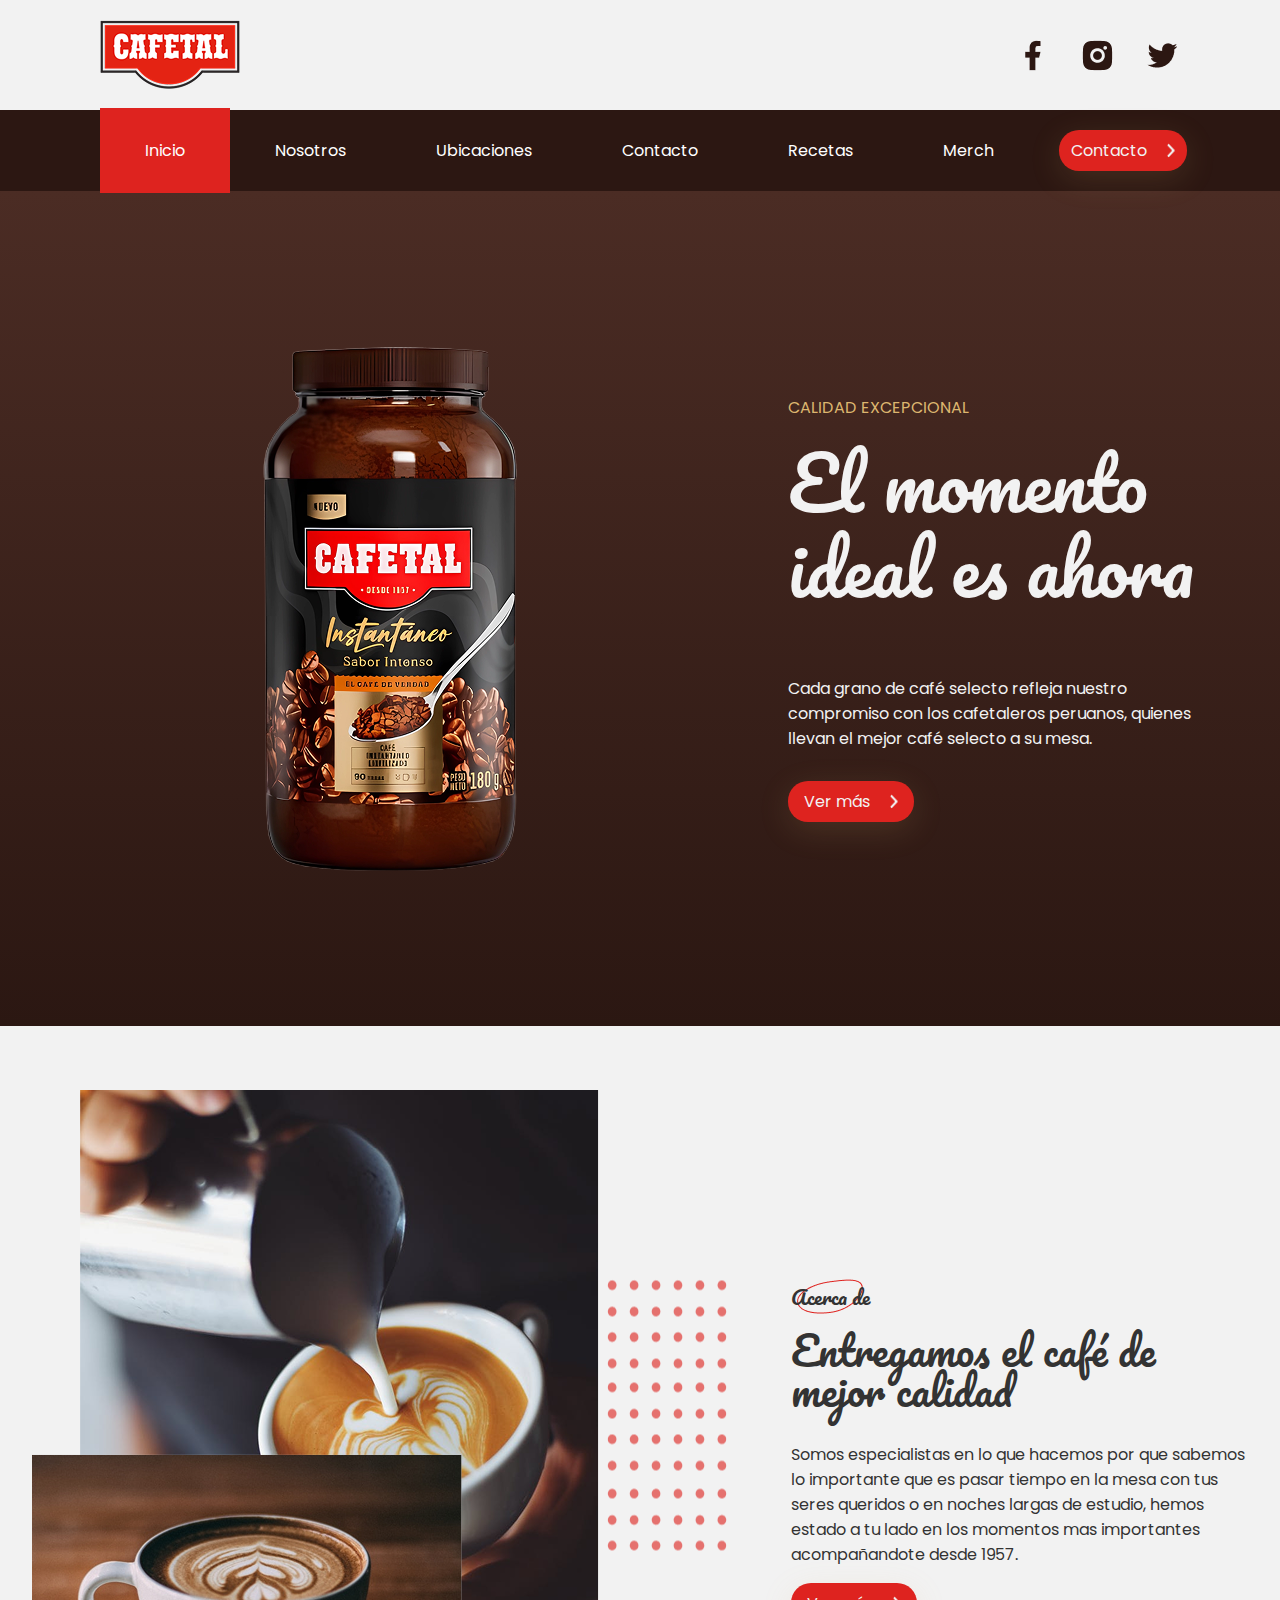
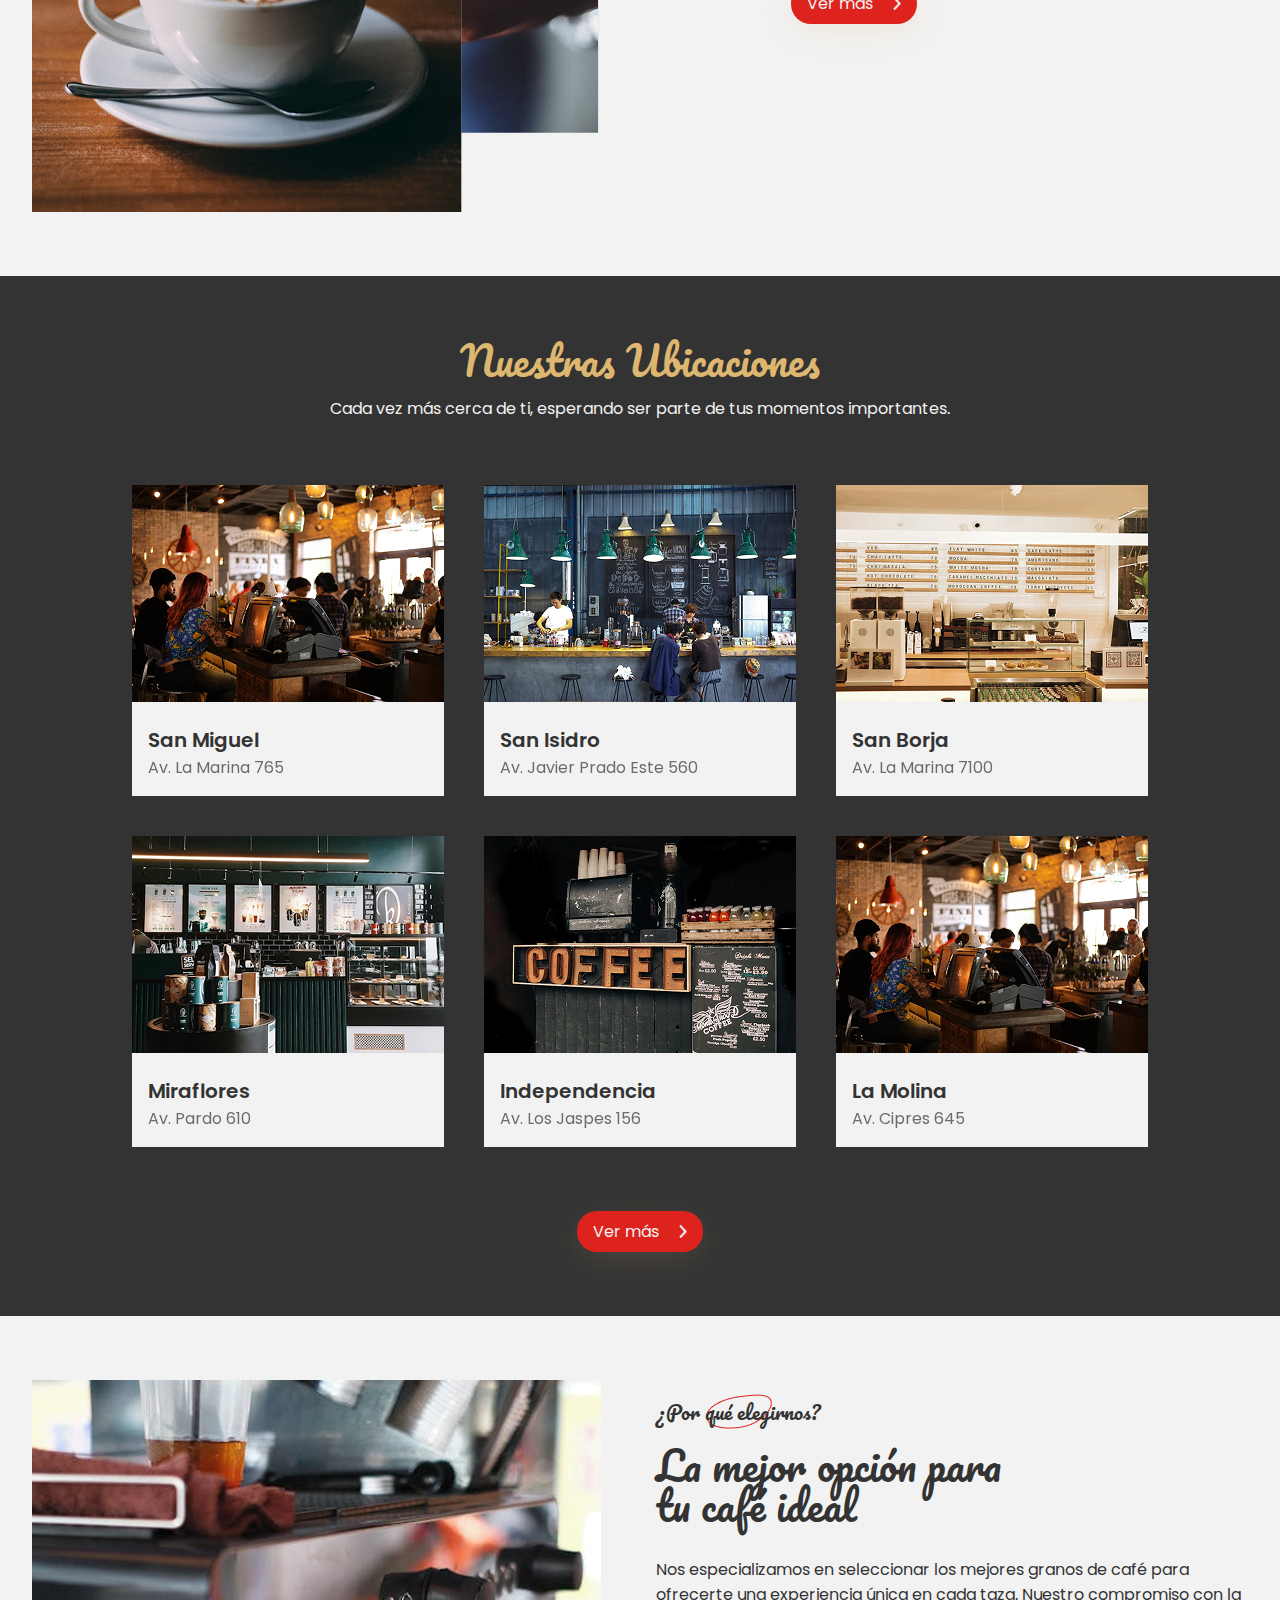
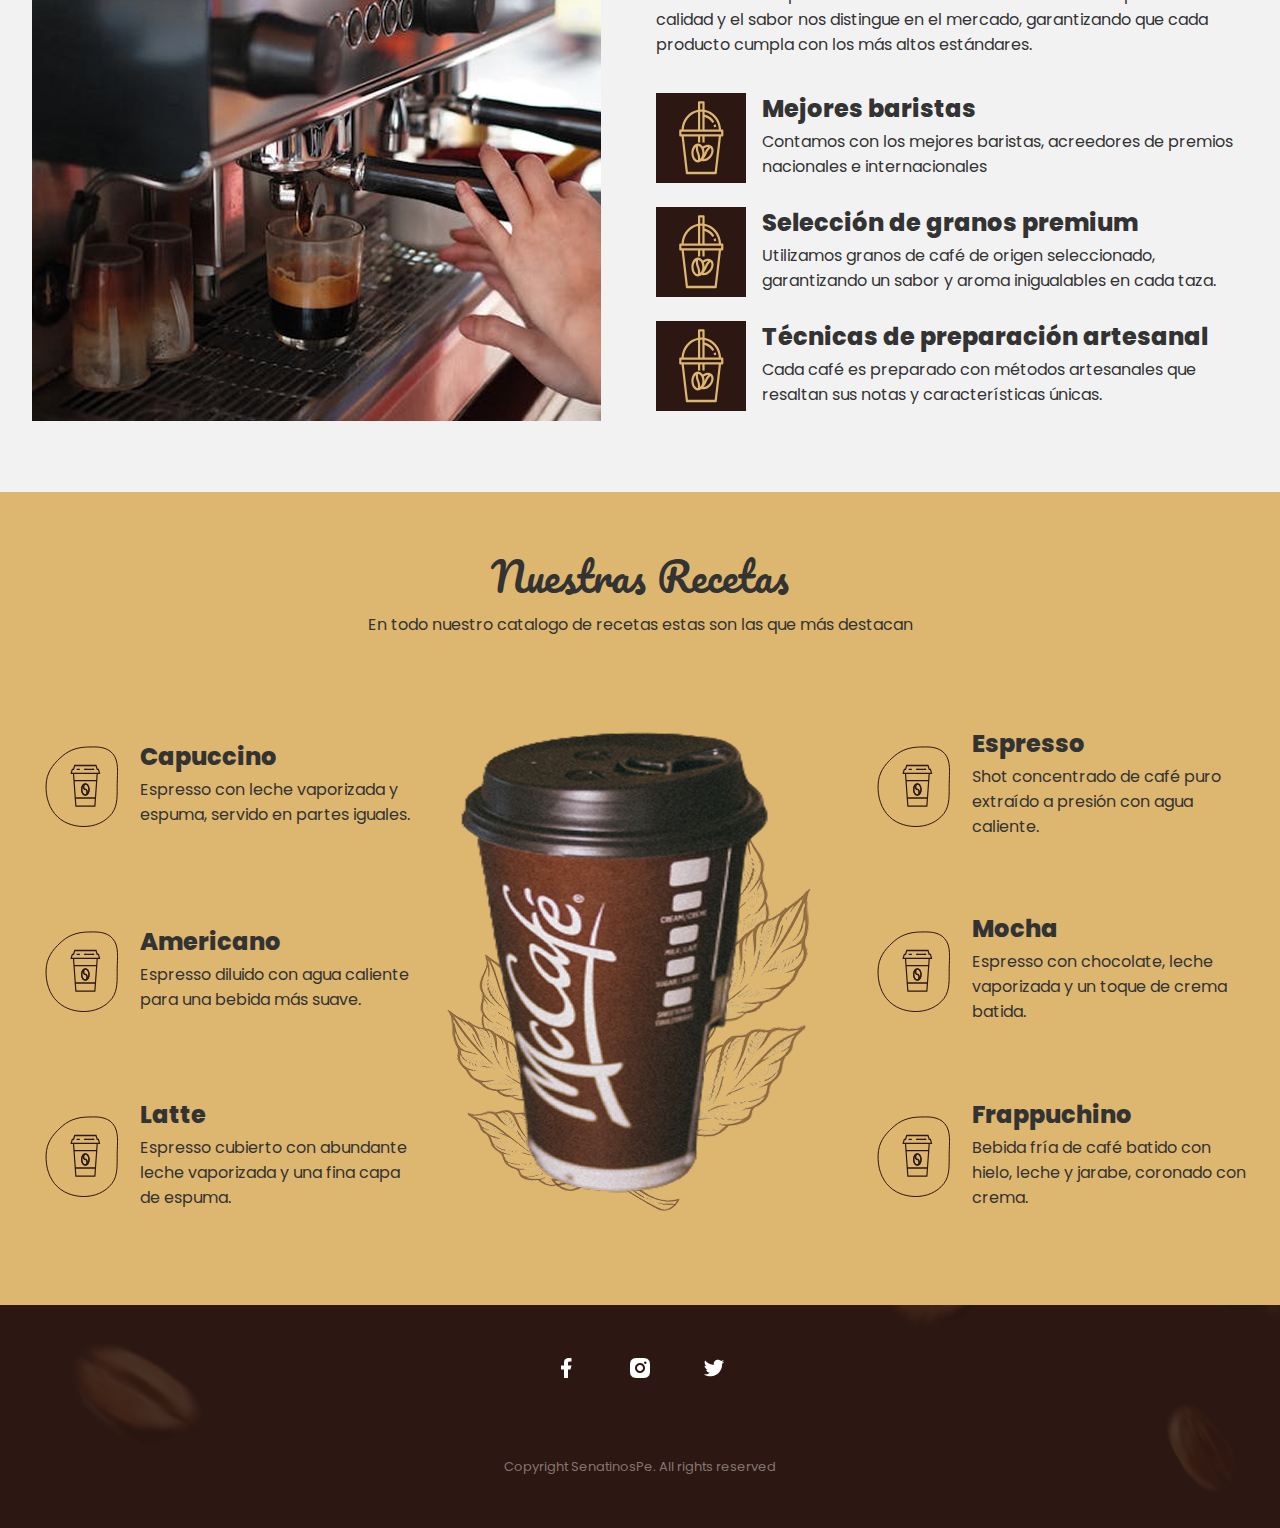
==== commit fb62cdc4: "Html semántico arreglado en Inicio y Nosotros" ====
--- a/paginas/index.html
+++ b/paginas/index.html
@@ -6,13 +6,12 @@
     <meta name="viewport" content="width=device-width, initial-scale=1.0">
     <title>Cafetal</title>
     <link rel="stylesheet" href="/css/inicio.css">
-    <script src="/js/header.js"></script>
-    <script src="/js/recipesIconsLoader.js"></script>
+    <link rel="stylesheet" href="/css/header.css">
 </head>
 
 <body>
 
-    <header class="header">
+    <header class="mainHeader">
         <nav>
             <div class="container-1">
                 <img src="../img/contacto/logo.png" alt="">
@@ -36,7 +35,7 @@
                     <img src="..//img/contacto/logo.png" alt="">
                     <img src="../img/contacto/menu.png" alt="Menú" class="abrir-menu">
                 </div>
-                <a href="contacto.html" class="boton-contacto">
+                <a href="contacto.html" class="btn boton-contacto">
                     Contacto
                     <img class="flecha" src="../img/contacto/Flecha.png" alt="">
                 </a>
@@ -52,13 +51,13 @@
             <img src="/img/inicio/hero.png" alt="">
             <article class="section2">
                 <p class="text_1">CALIDAD EXCEPCIONAL</p>
-                <p class="text_2">El momento <br> ideal es ahora</p>
+                <h1 class="text_2">El momento <br> ideal es ahora</h1>
                 <p class="text_3">Cada grano de café selecto refleja nuestro compromiso con los cafetaleros peruanos,
                     quienes llevan el mejor café selecto a su mesa.</p>
-                <button class="boton-ver-mas">
+                <a href="nosotros.html"  class="btn">
                     Ver más
                     <img class="flecha" src="../img/contacto/Flecha.png" alt="">
-                </button>
+                </a>
             </article>
         </section>
 
@@ -161,15 +160,7 @@
                     <ul class="features">
                         <li class="feature">
                             <div class="icon">
-                                <svg width="45" height="74" viewBox="0 0 45 74" fill="inherit"
-                                    xmlns="http://www.w3.org/2000/svg">
-                                    <path
-                                        d="M43.2571 28.436H42.0978C41.8442 23.6451 40.0749 19.0878 37.0795 15.5096C34.084 11.9315 30.0396 9.54432 25.608 8.7386V1.35487C25.608 1.04259 25.4917 0.743107 25.2849 0.522294C25.078 0.301481 24.7974 0.177429 24.5049 0.177429H20.0926C19.8 0.177429 19.5195 0.301481 19.3126 0.522294C19.1057 0.743107 18.9895 1.04259 18.9895 1.35487V8.7386C14.5578 9.54432 10.5135 11.9315 7.51802 15.5096C4.52256 19.0878 2.75331 23.6451 2.4997 28.436H1.34038C1.04782 28.436 0.767253 28.5601 0.560387 28.7809C0.353521 29.0017 0.237305 29.3012 0.237305 29.6135V34.3232C0.237305 34.6355 0.353521 34.935 0.560387 35.1558C0.767253 35.3766 1.04782 35.5007 1.34038 35.5007H2.57251L6.86456 72.1473C6.89789 72.4321 7.02748 72.694 7.22897 72.8839C7.43046 73.0738 7.69 73.1787 7.95881 73.1788H36.6387C36.9075 73.1787 37.167 73.0738 37.3685 72.8839C37.57 72.694 37.6996 72.4321 37.7329 72.1473L42.025 35.5007H43.2571C43.5497 35.5007 43.8302 35.3766 44.0371 35.1558C44.244 34.935 44.3602 34.6355 44.3602 34.3232V29.6135C44.3602 29.3012 44.244 29.0017 44.0371 28.7809C43.8302 28.5601 43.5497 28.436 43.2571 28.436ZM39.8916 28.436H25.608V15.9351C28.8479 16.8287 31.6513 18.9975 33.4552 22.006L35.315 20.7367C34.22 18.9139 32.7991 17.3393 31.1334 16.1033C29.4678 14.8672 27.5901 13.9938 25.608 13.5331V11.1182C29.4495 11.9085 32.9365 14.0379 35.5217 17.1722C38.1069 20.3065 39.6439 24.2684 39.8916 28.436ZM23.4018 28.436H21.1957V10.8344C21.5619 10.8097 21.9259 10.7744 22.2987 10.7744C22.6716 10.7744 23.0356 10.8097 23.4018 10.8344V28.436ZM21.1957 2.53231H23.4018V8.47957C23.0345 8.45719 22.6716 8.41952 22.2987 8.41952C21.9259 8.41952 21.563 8.45719 21.1957 8.47957V2.53231ZM18.9895 11.1182V28.436H4.70585C4.95354 24.2684 6.4906 20.3065 9.0758 17.1722C11.661 14.0379 15.148 11.9085 18.9895 11.1182ZM35.6647 70.8239H8.93282L4.7963 35.5007H18.9895V41.3879H21.1957V35.5007H23.4018V41.3879H25.608V35.5007H39.8012L35.6647 70.8239ZM42.154 33.1458H2.44345V30.7909H42.154V33.1458Z" />
-                                    <path
-                                        d="M23.789 45.5172C23.2715 44.6483 22.5647 43.926 21.7289 43.412C20.8932 42.898 19.9533 42.6075 18.9895 42.5653C15.3395 42.5653 12.3711 46.7911 12.3711 51.9848C12.3711 57.1785 15.3395 61.4044 18.9895 61.4044C20.2885 61.3824 21.5374 60.8654 22.5105 59.9467C23.1906 60.2036 23.9071 60.3331 24.6284 60.3294C27.2342 60.2058 29.6926 59.0043 31.4829 56.9795C34.9234 53.3083 35.6228 48.0793 33.0427 45.3229C30.8542 42.988 27.042 43.1328 23.789 45.5172ZM14.5772 51.9848C14.54 50.8654 14.7164 49.7496 15.0957 48.7052C15.4749 47.6607 16.0491 46.7095 16.7834 45.9092V46.9972C16.7858 48.9109 17.203 50.7981 18.0023 52.5112C18.6493 53.8971 18.9872 55.424 18.9895 56.9725V59.0495C16.5981 59.0495 14.5772 55.8139 14.5772 51.9848ZM21.1957 58.0604V56.9725C21.195 55.0592 20.7797 53.172 19.9823 51.4585C19.3333 50.0731 18.9935 48.5461 18.9895 46.9972V44.9202C21.381 44.9202 23.4018 48.1558 23.4018 51.9848C23.439 53.1043 23.2626 54.2201 22.8834 55.2645C22.5041 56.3089 21.9299 57.2602 21.1957 58.0604ZM29.9232 55.3146C29.2095 56.1403 28.3446 56.8009 27.382 57.2554C26.4195 57.7098 25.3798 57.9486 24.3273 57.9568L25.0586 57.1762C26.3261 55.8222 27.2815 54.1724 27.8494 52.3569C28.3091 50.8886 29.0816 49.5541 30.1063 48.4584L31.4829 46.989C33.1728 48.794 32.4591 52.6065 29.9232 55.3146ZM29.2691 46.0223L28.5465 46.7935C27.2801 48.1483 26.3249 49.7978 25.7558 51.6128C25.7139 51.747 25.6543 51.8765 25.6069 52.0096V51.9848C25.6122 50.4908 25.3544 49.0089 24.8468 47.6165C26.1105 46.5684 27.6688 46.0066 29.2691 46.0223Z" />
-                                    <path
-                                        d="M35.1814 26.352L37.328 25.8103C37.1355 24.9436 36.8773 24.095 36.5558 23.2729L34.5195 24.1796C34.7949 24.8834 35.0162 25.6099 35.1814 26.352Z" />
-                                </svg>
+                                
                             </div>
                             <div class="content">
                                 <h3>Mejores baristas</h3>
@@ -180,15 +171,7 @@
 
                         <li class="feature">
                             <div class="icon">
-                                <svg width="45" height="74" viewBox="0 0 45 74" fill="inherit"
-                                    xmlns="http://www.w3.org/2000/svg">
-                                    <path
-                                        d="M43.2571 28.436H42.0978C41.8442 23.6451 40.0749 19.0878 37.0795 15.5096C34.084 11.9315 30.0396 9.54432 25.608 8.7386V1.35487C25.608 1.04259 25.4917 0.743107 25.2849 0.522294C25.078 0.301481 24.7974 0.177429 24.5049 0.177429H20.0926C19.8 0.177429 19.5195 0.301481 19.3126 0.522294C19.1057 0.743107 18.9895 1.04259 18.9895 1.35487V8.7386C14.5578 9.54432 10.5135 11.9315 7.51802 15.5096C4.52256 19.0878 2.75331 23.6451 2.4997 28.436H1.34038C1.04782 28.436 0.767253 28.5601 0.560387 28.7809C0.353521 29.0017 0.237305 29.3012 0.237305 29.6135V34.3232C0.237305 34.6355 0.353521 34.935 0.560387 35.1558C0.767253 35.3766 1.04782 35.5007 1.34038 35.5007H2.57251L6.86456 72.1473C6.89789 72.4321 7.02748 72.694 7.22897 72.8839C7.43046 73.0738 7.69 73.1787 7.95881 73.1788H36.6387C36.9075 73.1787 37.167 73.0738 37.3685 72.8839C37.57 72.694 37.6996 72.4321 37.7329 72.1473L42.025 35.5007H43.2571C43.5497 35.5007 43.8302 35.3766 44.0371 35.1558C44.244 34.935 44.3602 34.6355 44.3602 34.3232V29.6135C44.3602 29.3012 44.244 29.0017 44.0371 28.7809C43.8302 28.5601 43.5497 28.436 43.2571 28.436ZM39.8916 28.436H25.608V15.9351C28.8479 16.8287 31.6513 18.9975 33.4552 22.006L35.315 20.7367C34.22 18.9139 32.7991 17.3393 31.1334 16.1033C29.4678 14.8672 27.5901 13.9938 25.608 13.5331V11.1182C29.4495 11.9085 32.9365 14.0379 35.5217 17.1722C38.1069 20.3065 39.6439 24.2684 39.8916 28.436ZM23.4018 28.436H21.1957V10.8344C21.5619 10.8097 21.9259 10.7744 22.2987 10.7744C22.6716 10.7744 23.0356 10.8097 23.4018 10.8344V28.436ZM21.1957 2.53231H23.4018V8.47957C23.0345 8.45719 22.6716 8.41952 22.2987 8.41952C21.9259 8.41952 21.563 8.45719 21.1957 8.47957V2.53231ZM18.9895 11.1182V28.436H4.70585C4.95354 24.2684 6.4906 20.3065 9.0758 17.1722C11.661 14.0379 15.148 11.9085 18.9895 11.1182ZM35.6647 70.8239H8.93282L4.7963 35.5007H18.9895V41.3879H21.1957V35.5007H23.4018V41.3879H25.608V35.5007H39.8012L35.6647 70.8239ZM42.154 33.1458H2.44345V30.7909H42.154V33.1458Z" />
-                                    <path
-                                        d="M23.789 45.5172C23.2715 44.6483 22.5647 43.926 21.7289 43.412C20.8932 42.898 19.9533 42.6075 18.9895 42.5653C15.3395 42.5653 12.3711 46.7911 12.3711 51.9848C12.3711 57.1785 15.3395 61.4044 18.9895 61.4044C20.2885 61.3824 21.5374 60.8654 22.5105 59.9467C23.1906 60.2036 23.9071 60.3331 24.6284 60.3294C27.2342 60.2058 29.6926 59.0043 31.4829 56.9795C34.9234 53.3083 35.6228 48.0793 33.0427 45.3229C30.8542 42.988 27.042 43.1328 23.789 45.5172ZM14.5772 51.9848C14.54 50.8654 14.7164 49.7496 15.0957 48.7052C15.4749 47.6607 16.0491 46.7095 16.7834 45.9092V46.9972C16.7858 48.9109 17.203 50.7981 18.0023 52.5112C18.6493 53.8971 18.9872 55.424 18.9895 56.9725V59.0495C16.5981 59.0495 14.5772 55.8139 14.5772 51.9848ZM21.1957 58.0604V56.9725C21.195 55.0592 20.7797 53.172 19.9823 51.4585C19.3333 50.0731 18.9935 48.5461 18.9895 46.9972V44.9202C21.381 44.9202 23.4018 48.1558 23.4018 51.9848C23.439 53.1043 23.2626 54.2201 22.8834 55.2645C22.5041 56.3089 21.9299 57.2602 21.1957 58.0604ZM29.9232 55.3146C29.2095 56.1403 28.3446 56.8009 27.382 57.2554C26.4195 57.7098 25.3798 57.9486 24.3273 57.9568L25.0586 57.1762C26.3261 55.8222 27.2815 54.1724 27.8494 52.3569C28.3091 50.8886 29.0816 49.5541 30.1063 48.4584L31.4829 46.989C33.1728 48.794 32.4591 52.6065 29.9232 55.3146ZM29.2691 46.0223L28.5465 46.7935C27.2801 48.1483 26.3249 49.7978 25.7558 51.6128C25.7139 51.747 25.6543 51.8765 25.6069 52.0096V51.9848C25.6122 50.4908 25.3544 49.0089 24.8468 47.6165C26.1105 46.5684 27.6688 46.0066 29.2691 46.0223Z" />
-                                    <path
-                                        d="M35.1814 26.352L37.328 25.8103C37.1355 24.9436 36.8773 24.095 36.5558 23.2729L34.5195 24.1796C34.7949 24.8834 35.0162 25.6099 35.1814 26.352Z" />
-                                </svg>
+
                             </div>
                             <div class="content">
                                 <h3>Selección de granos premium</h3>
@@ -199,15 +182,7 @@
 
                         <li class="feature">
                             <div class="icon">
-                                <svg width="45" height="74" viewBox="0 0 45 74" fill="inherit"
-                                    xmlns="http://www.w3.org/2000/svg">
-                                    <path
-                                        d="M43.2571 28.436H42.0978C41.8442 23.6451 40.0749 19.0878 37.0795 15.5096C34.084 11.9315 30.0396 9.54432 25.608 8.7386V1.35487C25.608 1.04259 25.4917 0.743107 25.2849 0.522294C25.078 0.301481 24.7974 0.177429 24.5049 0.177429H20.0926C19.8 0.177429 19.5195 0.301481 19.3126 0.522294C19.1057 0.743107 18.9895 1.04259 18.9895 1.35487V8.7386C14.5578 9.54432 10.5135 11.9315 7.51802 15.5096C4.52256 19.0878 2.75331 23.6451 2.4997 28.436H1.34038C1.04782 28.436 0.767253 28.5601 0.560387 28.7809C0.353521 29.0017 0.237305 29.3012 0.237305 29.6135V34.3232C0.237305 34.6355 0.353521 34.935 0.560387 35.1558C0.767253 35.3766 1.04782 35.5007 1.34038 35.5007H2.57251L6.86456 72.1473C6.89789 72.4321 7.02748 72.694 7.22897 72.8839C7.43046 73.0738 7.69 73.1787 7.95881 73.1788H36.6387C36.9075 73.1787 37.167 73.0738 37.3685 72.8839C37.57 72.694 37.6996 72.4321 37.7329 72.1473L42.025 35.5007H43.2571C43.5497 35.5007 43.8302 35.3766 44.0371 35.1558C44.244 34.935 44.3602 34.6355 44.3602 34.3232V29.6135C44.3602 29.3012 44.244 29.0017 44.0371 28.7809C43.8302 28.5601 43.5497 28.436 43.2571 28.436ZM39.8916 28.436H25.608V15.9351C28.8479 16.8287 31.6513 18.9975 33.4552 22.006L35.315 20.7367C34.22 18.9139 32.7991 17.3393 31.1334 16.1033C29.4678 14.8672 27.5901 13.9938 25.608 13.5331V11.1182C29.4495 11.9085 32.9365 14.0379 35.5217 17.1722C38.1069 20.3065 39.6439 24.2684 39.8916 28.436ZM23.4018 28.436H21.1957V10.8344C21.5619 10.8097 21.9259 10.7744 22.2987 10.7744C22.6716 10.7744 23.0356 10.8097 23.4018 10.8344V28.436ZM21.1957 2.53231H23.4018V8.47957C23.0345 8.45719 22.6716 8.41952 22.2987 8.41952C21.9259 8.41952 21.563 8.45719 21.1957 8.47957V2.53231ZM18.9895 11.1182V28.436H4.70585C4.95354 24.2684 6.4906 20.3065 9.0758 17.1722C11.661 14.0379 15.148 11.9085 18.9895 11.1182ZM35.6647 70.8239H8.93282L4.7963 35.5007H18.9895V41.3879H21.1957V35.5007H23.4018V41.3879H25.608V35.5007H39.8012L35.6647 70.8239ZM42.154 33.1458H2.44345V30.7909H42.154V33.1458Z" />
-                                    <path
-                                        d="M23.789 45.5172C23.2715 44.6483 22.5647 43.926 21.7289 43.412C20.8932 42.898 19.9533 42.6075 18.9895 42.5653C15.3395 42.5653 12.3711 46.7911 12.3711 51.9848C12.3711 57.1785 15.3395 61.4044 18.9895 61.4044C20.2885 61.3824 21.5374 60.8654 22.5105 59.9467C23.1906 60.2036 23.9071 60.3331 24.6284 60.3294C27.2342 60.2058 29.6926 59.0043 31.4829 56.9795C34.9234 53.3083 35.6228 48.0793 33.0427 45.3229C30.8542 42.988 27.042 43.1328 23.789 45.5172ZM14.5772 51.9848C14.54 50.8654 14.7164 49.7496 15.0957 48.7052C15.4749 47.6607 16.0491 46.7095 16.7834 45.9092V46.9972C16.7858 48.9109 17.203 50.7981 18.0023 52.5112C18.6493 53.8971 18.9872 55.424 18.9895 56.9725V59.0495C16.5981 59.0495 14.5772 55.8139 14.5772 51.9848ZM21.1957 58.0604V56.9725C21.195 55.0592 20.7797 53.172 19.9823 51.4585C19.3333 50.0731 18.9935 48.5461 18.9895 46.9972V44.9202C21.381 44.9202 23.4018 48.1558 23.4018 51.9848C23.439 53.1043 23.2626 54.2201 22.8834 55.2645C22.5041 56.3089 21.9299 57.2602 21.1957 58.0604ZM29.9232 55.3146C29.2095 56.1403 28.3446 56.8009 27.382 57.2554C26.4195 57.7098 25.3798 57.9486 24.3273 57.9568L25.0586 57.1762C26.3261 55.8222 27.2815 54.1724 27.8494 52.3569C28.3091 50.8886 29.0816 49.5541 30.1063 48.4584L31.4829 46.989C33.1728 48.794 32.4591 52.6065 29.9232 55.3146ZM29.2691 46.0223L28.5465 46.7935C27.2801 48.1483 26.3249 49.7978 25.7558 51.6128C25.7139 51.747 25.6543 51.8765 25.6069 52.0096V51.9848C25.6122 50.4908 25.3544 49.0089 24.8468 47.6165C26.1105 46.5684 27.6688 46.0066 29.2691 46.0223Z" />
-                                    <path
-                                        d="M35.1814 26.352L37.328 25.8103C37.1355 24.9436 36.8773 24.095 36.5558 23.2729L34.5195 24.1796C34.7949 24.8834 35.0162 25.6099 35.1814 26.352Z" />
-                                </svg>
+   
                             </div>
                             <div class="content">
                                 <h3>Técnicas de preparación artesanal</h3>
@@ -226,7 +201,7 @@
             <div class="container">
                 <header class="heading">
                     <h2>Nuestras Recetas</h2>
-                    <p>En todo nuestro catalogo de recetas estas son las que más destacan </p>
+                    <p>En todo nuestro catalogo de recetas estas son las que más destacan</p>
                 </header>
 
                 <div class="recetas-wrapper">
@@ -285,16 +260,18 @@
     </main>
 
     <footer>
-        <article class="redes-inversos">
+        <div class="redes-inversos">
             <a href=""><img src="../img/contacto/ri_facebook-fill.png" alt=""></a>
 
             <a href=""><img src="../img/contacto/ri_instagram-fill.png" alt=""></a>
 
             <a href=""><img src="../img/contacto/ri_twitter-fill.png" alt=""></a>
-        </article>
+        </div>
         <p>Copyright SenatinosPe. All rights reserved</p>
     </footer>
 
+    <script src="/js/header.js"></script>
+    <script src="/js/renderIcons.js"></script>
 </body>
 
 </html>--- a/css/inicio.css
+++ b/css/inicio.css
@@ -7,97 +7,15 @@
     
     --dark: #333;
     --light: #f2f2f2;
-
+    
     --shadow-tertiary: #DDB66F25;
-}
-
+    --primary-50: #de221f80;
+}
 
 * {
     margin: 0;
     padding: 0;
     box-sizing: border-box;
-}
-
-/* Header */
-.header {
-    width: 100%;
-    background-color: white;
-}
-
-.container-1 {
-    padding: 100px 100px;
-    justify-content: space-between;
-    align-items: center;
-    display: flex;
-    padding-top: 20px;
-    padding-bottom: 20px;
-}
-
-.container-1 img {
-    cursor: pointer;
-}
-
-.container-1 .redes {
-    display: flex;
-    gap: 30px;
-}
-
-.container-2 {
-    padding: 20px 100px 20px 100px;
-    gap: 20px;
-    display: flex;
-    justify-content: space-between;
-    align-items: center;
-    background-color: var(--secondary);
-}
-
-.container-2 a {
-    font-family: poppins;
-    font-size: 16px;
-    color: white;
-    text-decoration: none;
-}
-
-.container-2 ul {
-    list-style: none;
-    display: flex;
-}
-
-.container-2 .activo {
-    color: white !important;
-    background-color: var(--primary);
-    padding: 30.8px 45px 30.8px 45px;
-}
-
-
-.container-2 .desactivado {
-    padding: 38.8px 45px 38.8px 45px;
-}
-
-.container-2 a:hover {
-    color: var(--primary);
-}
-
-
-.container-2 .boton-contacto {
-    align-items: center;
-    justify-content: center;
-    gap: 20px;
-    display: flex;
-    background-color: var(--primary);
-    font-family: poppins;
-    color: white;
-    font-size: 16px;
-    border: none;
-    border-radius: 20px;
-    padding: 10px 25px 10px 40px;
-    box-shadow: 0px 8px 32px var(--shadow-tertiary);
-    cursor: pointer;
-}
-
-
-.menu-hamburguesa {
-    display: none;
 }
 
 body {
@@ -113,6 +31,7 @@
     margin-bottom: 1rem;
     font-weight: normal;
     line-height: 1;
+    user-select: none;
 }
 
 h2 {
@@ -134,7 +53,7 @@
 .btn {
     background-color: var(--primary);
     text-decoration: none;
-    color: var(--light);
+    color: var(--light) !important;
     border: none;
     border-radius: 20px;
     padding: .5rem 1rem;
@@ -190,7 +109,7 @@
     line-height: 85px;
     font-family: pacifico;
     font-size: 72px;
-    color: #FFFFFF;
+    color: var(--light);
     padding-bottom: 50px;
 }
 
@@ -198,160 +117,15 @@
     font-family: poppins;
     font-size: 16px;
     width: 420px;
-    color: #FFFFFF;
-}
-
-.container-portada button {
-    align-items: center;
-    justify-content: center;
-    gap: 20px;
-    display: flex;
-    background-color: #DE231F;
-    font-family: poppins;
-    color: white;
-    font-size: 16px;
-    border: none;
-    border-radius: 20px;
-    padding: 10px 25px 10px 40px;
-    box-shadow: 0px 8px 32px var(--shadow-tertiary);
-    cursor: pointer;
-    margin-top: 50px;
+    color: var(--light);
+}
+
+.container-portada a {
+    margin-top: 30px;
 }
 
 .flecha {
     height: 15px;
-}
-
-
-@media screen and (max-width: 1100px) {
-    .container-2 .boton-contacto {
-        display: none;
-    }
-
-    .container-1 {
-        display: none;
-    }
-
-    .container-portada img,
-    .text_1,
-    .text_3,
-    .buton-ver-mas {
-        display: none;
-    }
-
-
-    .section2 .text_2 {
-        text-align: center;
-        font-size: 48px;
-        width: 100%;
-    }
-
-    .section2 button {
-        display: none;
-    }
-
-    .menu-horizontal {
-        transition: transform 0.3s ease-in-out;
-        position: fixed;
-        top: 0;
-        left: 0;
-        height: 100vh;
-        width: 300px;
-        text-align: center;
-        background-color: white;
-        flex-direction: column;
-        transform: translateX(-100%);
-        z-index: 1000;
-    }
-
-    /* Overlay para oscurecer el fondo al abrir el menú */
-    #overlay {
-        position: fixed;
-        top: 0;
-        left: 0;
-        width: 100vw;
-        height: 100vh;
-        display: none;
-        background-color: rgba(0, 0, 0, 0.5);
-        opacity: 0;
-        transition: opacity 0.3s ease-in-out;
-        z-index: 900;
-    }
-
-    .container-2 {
-        background-color: #4B2C24;
-        padding: 10px 20px;
-        /* Reduce padding para mejor ajuste */
-    }
-
-    .menu-hamburguesa {
-        display: flex;
-        align-items: center;
-        justify-content: space-between;
-        padding: 10px 20px;
-        width: 100%;
-    }
-
-    .menu-hamburguesa button {
-        background-color: var(--primary);
-        color: white;
-        border: none;
-        padding: 10px 20px;
-        cursor: pointer;
-    }
-
-    .container-2 .desactivado,
-    .container-2 .activo {
-        font-family: Poppins, sans-serif;
-        font-size: 20px;
-        /* Reduce tamaño para evitar que se junte */
-        font-weight: 600;
-        display: block;
-        padding: 15px;
-        text-align: center;
-    }
-
-    .container-2 .desactivado {
-        color: #000000;
-    }
-
-    .container-2 .activo {
-        color: white !important;
-        background-color: var(--primary);
-    }
-
-    .abrir-menu {
-        width: 40px;
-        height: 40px;
-        cursor: pointer;
-    }
-}
-
-/* Ajuste para tamaños menores a 445px */
-@media screen and (max-width: 445px) {
-    .container-2 {
-        flex-direction: column;
-        align-items: center;
-        padding: 5px;
-    }
-
-    .menu-hamburguesa {
-        flex-direction: row;
-        justify-content: space-between;
-        width: 100%;
-    }
-
-    .menu-horizontal {
-        width: 250px;
-        /* Reduce ancho del menú */
-    }
-
-    .container-2 .desactivado,
-    .container-2 .activo {
-        font-size: 18px;
-        /* Reduce fuente */
-        padding: 10px;
-    }
 }
 
 
--- a/css/header.css
+++ b/css/header.css
@@ -0,0 +1,197 @@
+
+/* Header */
+.header {
+    width: 100%;
+    background-color: white;
+}
+
+.container-1 {
+    padding: 100px 100px;
+    justify-content: space-between;
+    align-items: center;
+    display: flex;
+    padding-top: 20px;
+    padding-bottom: 20px;
+}
+
+.container-1 img {
+    cursor: pointer;
+}
+
+.container-1 .redes {
+    display: flex;
+    gap: 30px;
+}
+
+.container-2 {
+    padding: 20px 100px 20px 100px;
+    gap: 20px;
+    display: flex;
+    justify-content: space-between;
+    align-items: center;
+    background-color: var(--secondary);
+}
+
+.container-2 a {
+    font-family: poppins;
+    font-size: 16px;
+    color: white;
+    text-decoration: none;
+    transition: all ease .3s;
+}
+
+.container-2 ul {
+    list-style: none;
+    display: flex;
+}
+
+.container-2 .activo {
+    color: white !important;
+    background-color: var(--primary);
+    padding: 30.8px 45px 30.8px 45px;
+}
+
+
+.container-2 .desactivado {
+    padding: 38.8px 45px 38.8px 45px;
+}
+
+.container-2 a:hover {
+    color: var(--primary);
+}
+
+.menu-hamburguesa {
+    display: none;
+}
+
+
+@media screen and (max-width: 1100px) {
+    .container-2 .boton-contacto {
+        display: none;
+    }
+
+    .container-1 {
+        display: none;
+    }
+
+    .container-portada img,
+    .text_1,
+    .text_3,
+    .buton-ver-mas {
+        display: none;
+    }
+
+
+    .section2 .text_2 {
+        text-align: center;
+        font-size: 48px;
+        width: 100%;
+    }
+
+    .section2 button {
+        display: none;
+    }
+
+    .menu-horizontal {
+        transition: transform 0.3s ease-in-out;
+        position: fixed;
+        top: 0;
+        left: 0;
+        height: 100vh;
+        width: 300px;
+        text-align: center;
+        background-color: white;
+        flex-direction: column;
+        transform: translateX(-100%);
+        z-index: 1000;
+    }
+
+    /* Overlay para oscurecer el fondo al abrir el menú */
+    #overlay {
+        position: fixed;
+        top: 0;
+        left: 0;
+        width: 100vw;
+        height: 100vh;
+        display: none;
+        background-color: rgba(0, 0, 0, 0.5);
+        opacity: 0;
+        transition: opacity 0.3s ease-in-out;
+        z-index: 900;
+    }
+
+    .container-2 {
+        background-color: #4B2C24;
+        padding: 10px 20px;
+        /* Reduce padding para mejor ajuste */
+    }
+
+    .menu-hamburguesa {
+        display: flex;
+        align-items: center;
+        justify-content: space-between;
+        padding: 10px 20px;
+        width: 100%;
+    }
+
+    .menu-hamburguesa button {
+        background-color: var(--primary);
+        color: white;
+        border: none;
+        padding: 10px 20px;
+        cursor: pointer;
+    }
+
+    .container-2 .desactivado,
+    .container-2 .activo {
+        font-family: Poppins, sans-serif;
+        font-size: 20px;
+        /* Reduce tamaño para evitar que se junte */
+        font-weight: 600;
+        display: block;
+        padding: 15px;
+        text-align: center;
+    }
+
+    .container-2 .desactivado {
+        color: #000000;
+    }
+
+    .container-2 .activo {
+        color: white !important;
+        background-color: var(--primary);
+    }
+
+    .abrir-menu {
+        width: 40px;
+        height: 40px;
+        cursor: pointer;
+    }
+}
+
+/* Ajuste para tamaños menores a 445px */
+@media screen and (max-width: 445px) {
+    .container-2 {
+        flex-direction: column;
+        align-items: center;
+        padding: 5px;
+    }
+
+    .menu-hamburguesa {
+        flex-direction: row;
+        justify-content: space-between;
+        width: 100%;
+    }
+
+    .menu-horizontal {
+        width: 250px;
+        /* Reduce ancho del menú */
+    }
+
+    .container-2 .desactivado,
+    .container-2 .activo {
+        font-size: 18px;
+        /* Reduce fuente */
+        padding: 10px;
+    }
+}